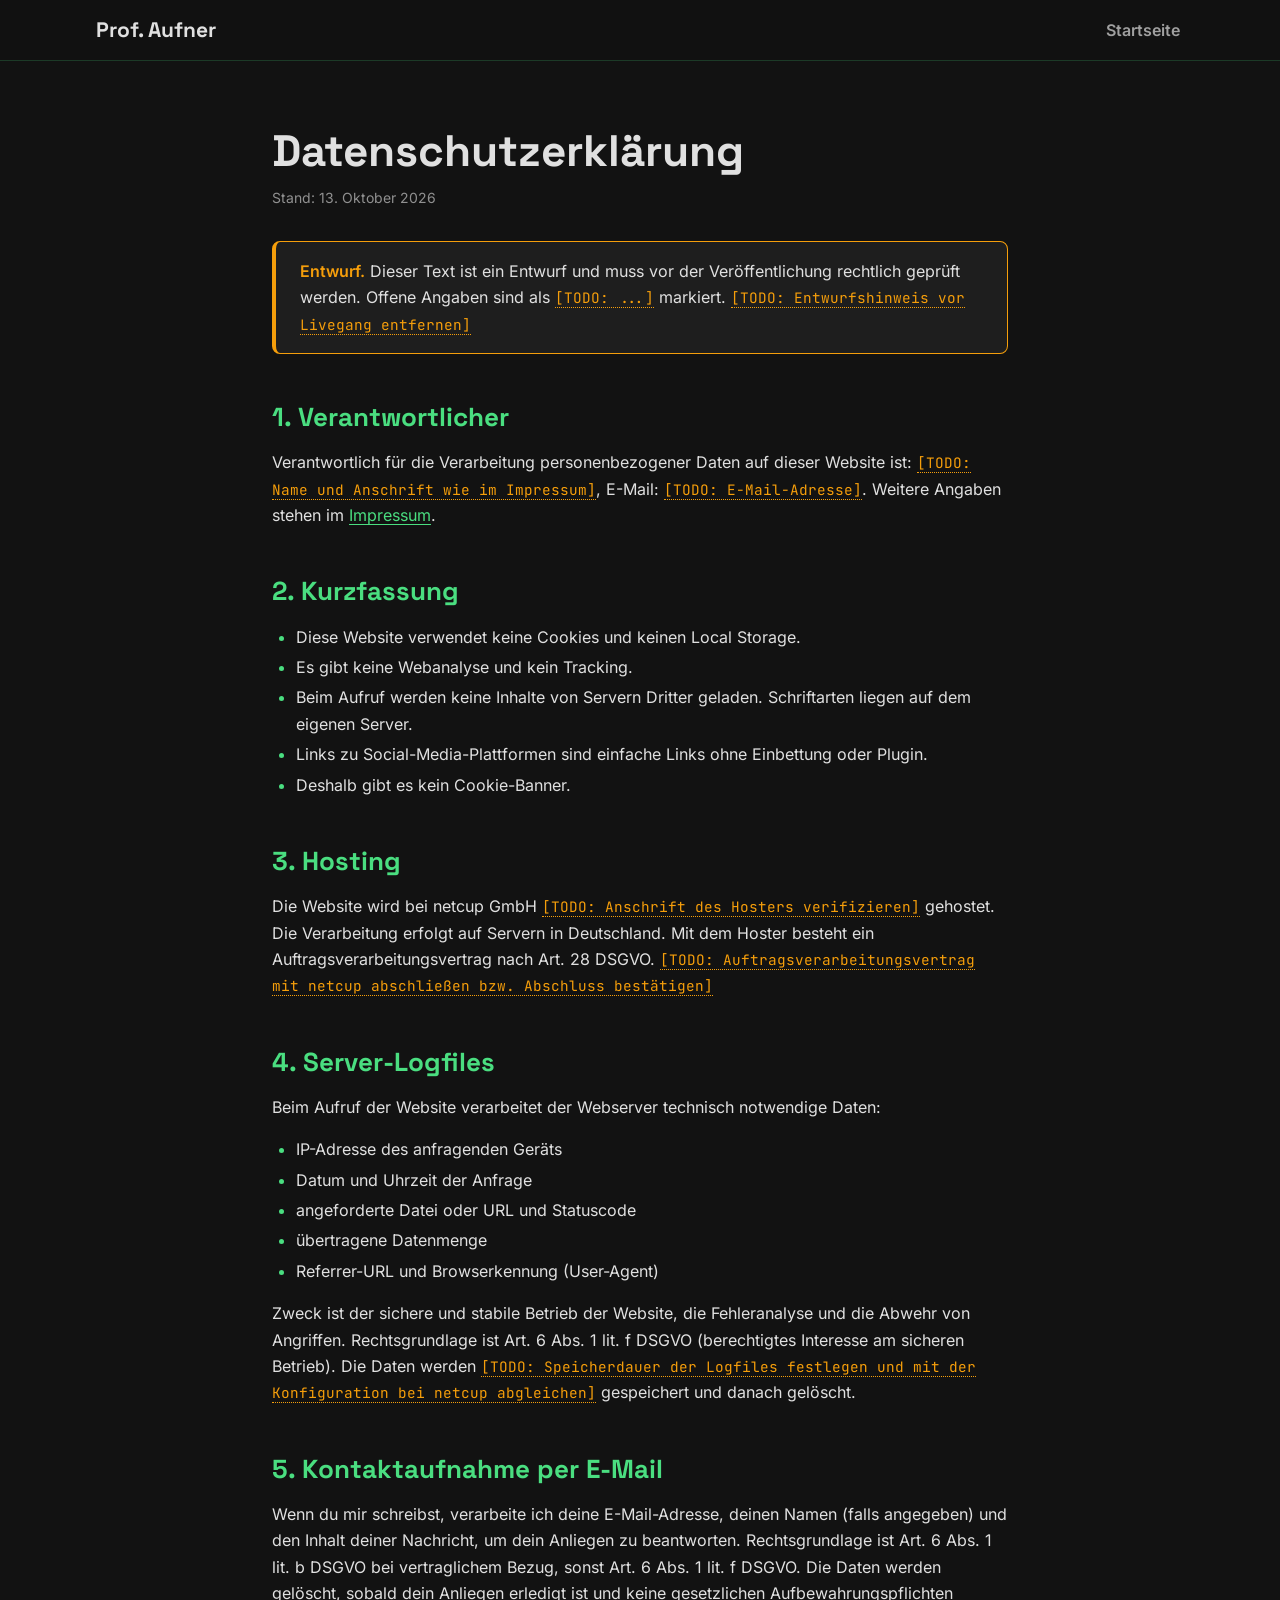
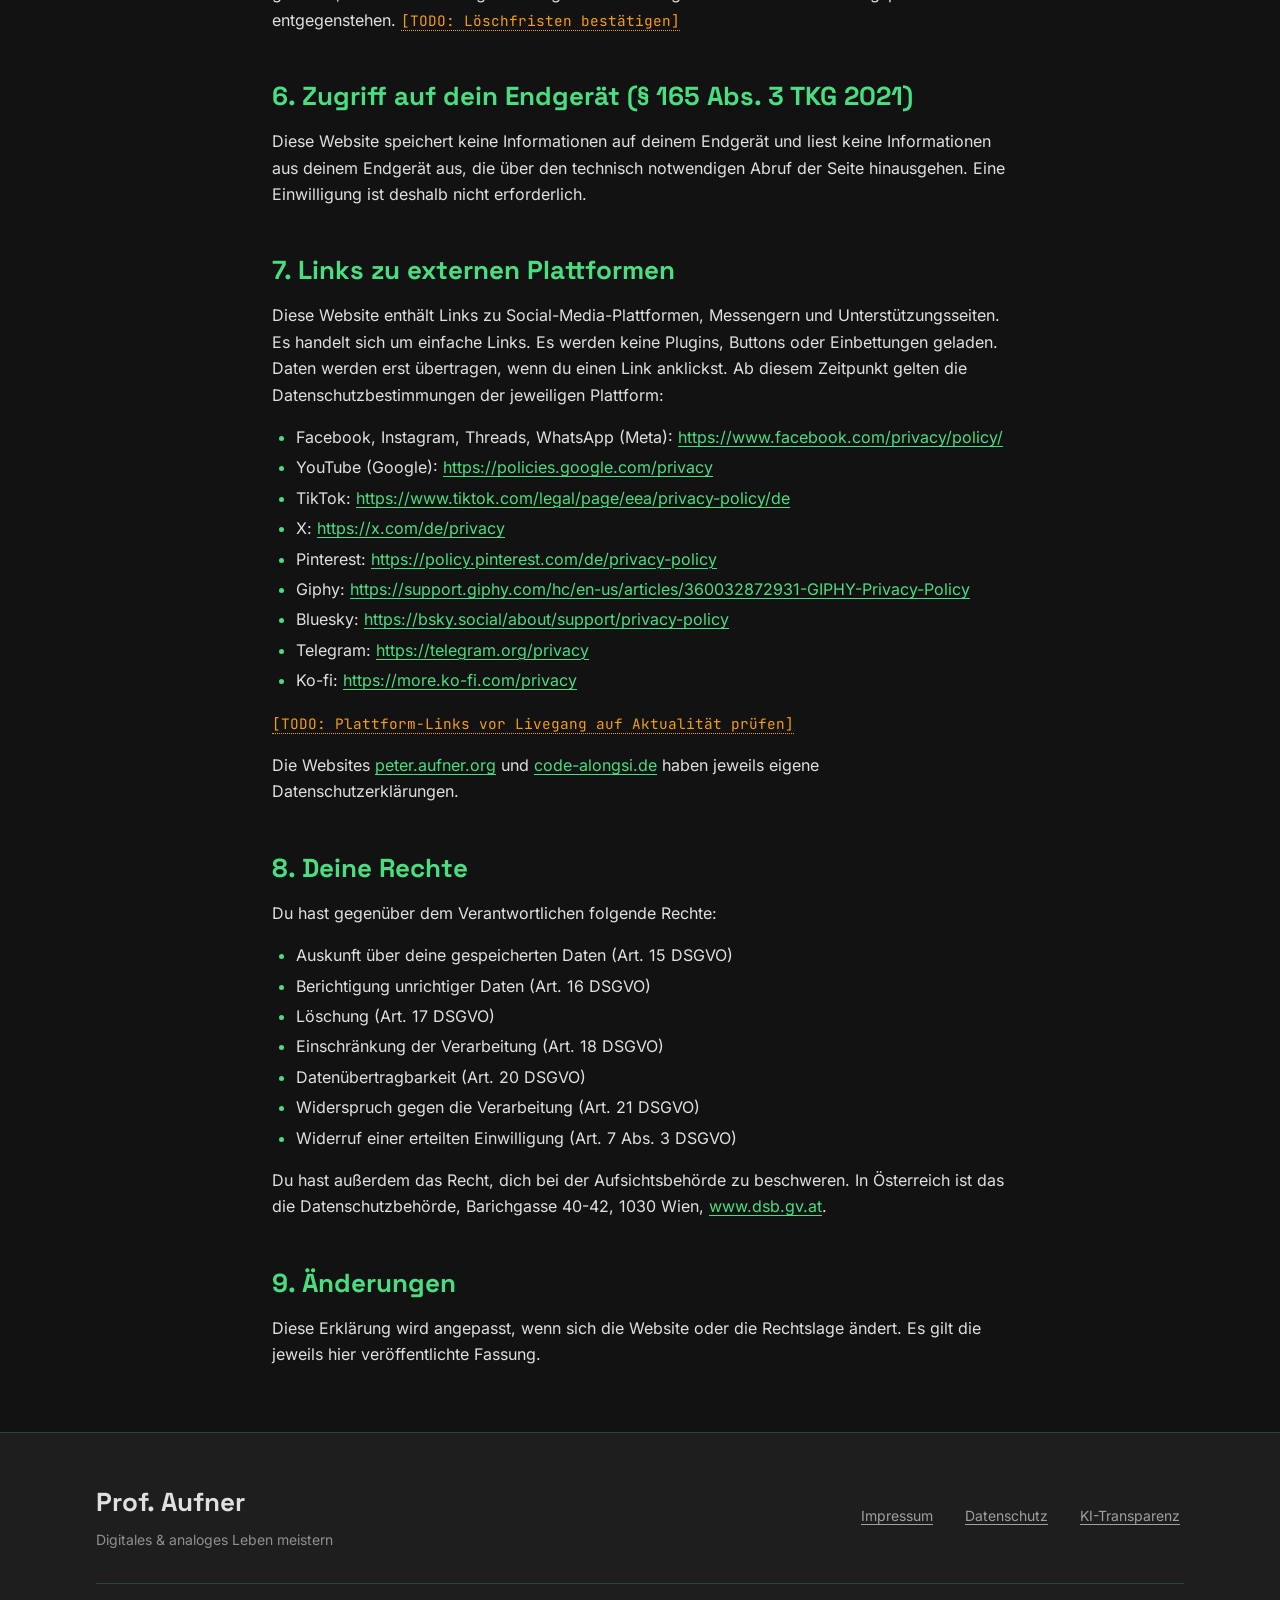
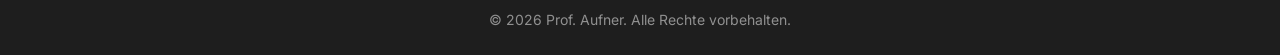
==== datenschutz/index.html @ 8adec69a "feat(legal): add Impressum, Datenschutz, KI-Transparenz and 404 page Drafts for AT/EU requirements (" ====
<!DOCTYPE html>
<html lang="de">

<head>
    <meta charset="utf-8">
    <meta http-equiv="Content-Security-Policy"
        content="default-src 'self'; base-uri 'self'; form-action 'self'; object-src 'none'">
    <meta name="viewport" content="width=device-width, initial-scale=1">
    <title>Datenschutzerklärung | Prof. Aufner</title>
    <meta name="description" content="Datenschutzerklärung für prof.aufner.org: keine Cookies, kein Tracking, keine Drittanfragen.">
    <meta name="referrer" content="strict-origin-when-cross-origin">
    <meta name="color-scheme" content="dark">
    <meta name="theme-color" content="#121212">
    <meta name="robots" content="index,follow">
    <link rel="canonical" href="https://prof.aufner.org/datenschutz/">
    <link rel="icon" href="/favicon.svg" type="image/svg+xml">
    <link rel="icon" href="/favicon-32.png" type="image/png" sizes="32x32">
    <link rel="apple-touch-icon" href="/apple-touch-icon.png">
    <link rel="preload" href="/fonts/inter-latin-400.woff2" as="font" type="font/woff2" crossorigin>
    <link rel="preload" href="/fonts/space-grotesk-latin-700.woff2" as="font" type="font/woff2" crossorigin>
    <link rel="stylesheet" href="/styles.css">
</head>

<body>
    <a href="#main-content" class="skip-link">Zum Hauptinhalt springen</a>

    <header class="site-header">
        <nav class="nav-container" aria-label="Hauptnavigation">
            <a href="/" class="logo"><span class="logo-text">Prof. Aufner</span></a>
            <ul class="nav-links">
                <li><a href="/">Startseite</a></li>
            </ul>
        </nav>
    </header>

    <main id="main-content" class="prose-page">
        <div class="container">
            <article class="prose">
                <h1>Datenschutzerklärung</h1>
                <p class="meta">Stand: 13. Oktober 2026</p>
                <p class="notice"><strong>Entwurf.</strong> Dieser Text ist ein Entwurf und muss vor der Veröffentlichung
                    rechtlich geprüft werden. Offene Angaben sind als <span class="todo">[TODO: ...]</span> markiert.
                    <span class="todo">[TODO: Entwurfshinweis vor Livegang entfernen]</span></p>

                <h2>1. Verantwortlicher</h2>
                <p>
                    Verantwortlich für die Verarbeitung personenbezogener Daten auf dieser Website ist:
                    <span class="todo">[TODO: Name und Anschrift wie im Impressum]</span>, E-Mail: <span class="todo">[TODO: E-Mail-Adresse]</span>.
                    Weitere Angaben stehen im <a href="/impressum/">Impressum</a>.
                </p>

                <h2>2. Kurzfassung</h2>
                <ul>
                    <li>Diese Website verwendet keine Cookies und keinen Local Storage.</li>
                    <li>Es gibt keine Webanalyse und kein Tracking.</li>
                    <li>Beim Aufruf werden keine Inhalte von Servern Dritter geladen. Schriftarten liegen auf dem
                        eigenen Server.</li>
                    <li>Links zu Social-Media-Plattformen sind einfache Links ohne Einbettung oder Plugin.</li>
                    <li>Deshalb gibt es kein Cookie-Banner.</li>
                </ul>

                <h2>3. Hosting</h2>
                <p>
                    Die Website wird bei netcup GmbH <span class="todo">[TODO: Anschrift des Hosters verifizieren]</span> gehostet. Die
                    Verarbeitung erfolgt auf Servern in Deutschland. Mit dem Hoster besteht ein
                    Auftragsverarbeitungsvertrag nach Art. 28 DSGVO.
                    <span class="todo">[TODO: Auftragsverarbeitungsvertrag mit netcup abschließen bzw. Abschluss bestätigen]</span>
                </p>

                <h2>4. Server-Logfiles</h2>
                <p>Beim Aufruf der Website verarbeitet der Webserver technisch notwendige Daten:</p>
                <ul>
                    <li>IP-Adresse des anfragenden Geräts</li>
                    <li>Datum und Uhrzeit der Anfrage</li>
                    <li>angeforderte Datei oder URL und Statuscode</li>
                    <li>übertragene Datenmenge</li>
                    <li>Referrer-URL und Browserkennung (User-Agent)</li>
                </ul>
                <p>
                    Zweck ist der sichere und stabile Betrieb der Website, die Fehleranalyse und die Abwehr von
                    Angriffen. Rechtsgrundlage ist Art. 6 Abs. 1 lit. f DSGVO (berechtigtes Interesse am sicheren
                    Betrieb). Die Daten werden <span class="todo">[TODO: Speicherdauer der Logfiles festlegen und mit der Konfiguration bei netcup abgleichen]</span>
                    gespeichert und danach gelöscht.
                </p>

                <h2>5. Kontaktaufnahme per E-Mail</h2>
                <p>
                    Wenn du mir schreibst, verarbeite ich deine E-Mail-Adresse, deinen Namen (falls angegeben) und den
                    Inhalt deiner Nachricht, um dein Anliegen zu beantworten. Rechtsgrundlage ist Art. 6 Abs. 1 lit. b
                    DSGVO bei vertraglichem Bezug, sonst Art. 6 Abs. 1 lit. f DSGVO. Die Daten werden gelöscht, sobald
                    dein Anliegen erledigt ist und keine gesetzlichen Aufbewahrungspflichten entgegenstehen.
                    <span class="todo">[TODO: Löschfristen bestätigen]</span>
                </p>

                <h2>6. Zugriff auf dein Endgerät (§ 165 Abs. 3 TKG 2021)</h2>
                <p>
                    Diese Website speichert keine Informationen auf deinem Endgerät und liest keine Informationen aus
                    deinem Endgerät aus, die über den technisch notwendigen Abruf der Seite hinausgehen.
                    Eine Einwilligung ist deshalb nicht erforderlich.
                </p>

                <h2>7. Links zu externen Plattformen</h2>
                <p>
                    Diese Website enthält Links zu Social-Media-Plattformen, Messengern und Unterstützungsseiten.
                    Es handelt sich um einfache Links. Es werden keine Plugins, Buttons oder Einbettungen geladen.
                    Daten werden erst übertragen, wenn du einen Link anklickst. Ab diesem Zeitpunkt gelten die
                    Datenschutzbestimmungen der jeweiligen Plattform:
                </p>
                <ul>
                    <li>Facebook, Instagram, Threads, WhatsApp (Meta): <a href="https://www.facebook.com/privacy/policy/" target="_blank" rel="noopener noreferrer">https://www.facebook.com/privacy/policy/</a></li>
                    <li>YouTube (Google): <a href="https://policies.google.com/privacy" target="_blank" rel="noopener noreferrer">https://policies.google.com/privacy</a></li>
                    <li>TikTok: <a href="https://www.tiktok.com/legal/page/eea/privacy-policy/de" target="_blank" rel="noopener noreferrer">https://www.tiktok.com/legal/page/eea/privacy-policy/de</a></li>
                    <li>X: <a href="https://x.com/de/privacy" target="_blank" rel="noopener noreferrer">https://x.com/de/privacy</a></li>
                    <li>Pinterest: <a href="https://policy.pinterest.com/de/privacy-policy" target="_blank" rel="noopener noreferrer">https://policy.pinterest.com/de/privacy-policy</a></li>
                    <li>Giphy: <a href="https://support.giphy.com/hc/en-us/articles/360032872931-GIPHY-Privacy-Policy" target="_blank" rel="noopener noreferrer">https://support.giphy.com/hc/en-us/articles/360032872931-GIPHY-Privacy-Policy</a></li>
                    <li>Bluesky: <a href="https://bsky.social/about/support/privacy-policy" target="_blank" rel="noopener noreferrer">https://bsky.social/about/support/privacy-policy</a></li>
                    <li>Telegram: <a href="https://telegram.org/privacy" target="_blank" rel="noopener noreferrer">https://telegram.org/privacy</a></li>
                    <li>Ko-fi: <a href="https://more.ko-fi.com/privacy" target="_blank" rel="noopener noreferrer">https://more.ko-fi.com/privacy</a></li>
                </ul>
                <p><span class="todo">[TODO: Plattform-Links vor Livegang auf Aktualität prüfen]</span></p>
                <p>
                    Die Websites <a href="https://peter.aufner.org" target="_blank" rel="noopener noreferrer">peter.aufner.org</a>
                    und <a href="https://code-alongsi.de" target="_blank" rel="noopener noreferrer">code-alongsi.de</a>
                    haben jeweils eigene Datenschutzerklärungen.
                </p>

                <h2>8. Deine Rechte</h2>
                <p>Du hast gegenüber dem Verantwortlichen folgende Rechte:</p>
                <ul>
                    <li>Auskunft über deine gespeicherten Daten (Art. 15 DSGVO)</li>
                    <li>Berichtigung unrichtiger Daten (Art. 16 DSGVO)</li>
                    <li>Löschung (Art. 17 DSGVO)</li>
                    <li>Einschränkung der Verarbeitung (Art. 18 DSGVO)</li>
                    <li>Datenübertragbarkeit (Art. 20 DSGVO)</li>
                    <li>Widerspruch gegen die Verarbeitung (Art. 21 DSGVO)</li>
                    <li>Widerruf einer erteilten Einwilligung (Art. 7 Abs. 3 DSGVO)</li>
                </ul>
                <p>
                    Du hast außerdem das Recht, dich bei der Aufsichtsbehörde zu beschweren. In Österreich ist das
                    die Datenschutzbehörde, Barichgasse 40-42, 1030 Wien,
                    <a href="https://www.dsb.gv.at" target="_blank" rel="noopener noreferrer">www.dsb.gv.at</a>.
                </p>

                <h2>9. Änderungen</h2>
                <p>
                    Diese Erklärung wird angepasst, wenn sich die Website oder die Rechtslage ändert.
                    Es gilt die jeweils hier veröffentlichte Fassung.
                </p>
            </article>
        </div>
    </main>

    <footer class="site-footer">
        <div class="container">
            <div class="footer-content">
                <div class="footer-brand">
                    <span class="logo-text">Prof. Aufner</span>
                    <p class="footer-tagline">Digitales &amp; analoges Leben meistern</p>
                </div>
                <nav class="footer-nav" aria-label="Rechtliches">
                    <a href="/impressum/">Impressum</a>
                    <a href="/datenschutz/" aria-current="page">Datenschutz</a>
                    <a href="/ki-transparenz/">KI-Transparenz</a>
                </nav>
            </div>
            <div class="footer-bottom">
                <p>&copy; 2026 Prof. Aufner. Alle Rechte vorbehalten.</p>
            </div>
        </div>
    </footer>
</body>

</html>
---- styles.css ----
/* ===================================
   Prof. Aufner - Styles
   Styleguide: Bioluminescent Night (dark only)
   Alle Farb-, Typo- und Abstandswerte stehen als Tokens in :root.
   =================================== */

/* ===================================
   Fonts (self-hosted, OFL, siehe /fonts)
   =================================== */

@font-face {
    font-family: 'Space Grotesk';
    font-style: normal;
    font-weight: 500;
    font-display: swap;
    src: url('/fonts/space-grotesk-latin-500.woff2') format('woff2');
    unicode-range: U+0000-00FF, U+0131, U+0152-0153, U+02BB-02BC, U+02C6, U+02DA, U+02DC, U+0304, U+0308, U+0329, U+2000-206F, U+20AC, U+2122, U+2191, U+2193, U+2212, U+2215, U+FEFF, U+FFFD;
}

@font-face {
    font-family: 'Space Grotesk';
    font-style: normal;
    font-weight: 500;
    font-display: swap;
    src: url('/fonts/space-grotesk-latin-ext-500.woff2') format('woff2');
    unicode-range: U+0100-02BA, U+02BD-02C5, U+02C7-02CC, U+02CE-02D7, U+02DD-02FF, U+0304, U+0308, U+0329, U+1D00-1DBF, U+1E00-1E9F, U+1EF2-1EFF, U+2020, U+20A0-20AB, U+20AD-20C0, U+2113, U+2C60-2C7F, U+A720-A7FF;
}

@font-face {
    font-family: 'Space Grotesk';
    font-style: normal;
    font-weight: 700;
    font-display: swap;
    src: url('/fonts/space-grotesk-latin-700.woff2') format('woff2');
    unicode-range: U+0000-00FF, U+0131, U+0152-0153, U+02BB-02BC, U+02C6, U+02DA, U+02DC, U+0304, U+0308, U+0329, U+2000-206F, U+20AC, U+2122, U+2191, U+2193, U+2212, U+2215, U+FEFF, U+FFFD;
}

@font-face {
    font-family: 'Space Grotesk';
    font-style: normal;
    font-weight: 700;
    font-display: swap;
    src: url('/fonts/space-grotesk-latin-ext-700.woff2') format('woff2');
    unicode-range: U+0100-02BA, U+02BD-02C5, U+02C7-02CC, U+02CE-02D7, U+02DD-02FF, U+0304, U+0308, U+0329, U+1D00-1DBF, U+1E00-1E9F, U+1EF2-1EFF, U+2020, U+20A0-20AB, U+20AD-20C0, U+2113, U+2C60-2C7F, U+A720-A7FF;
}

@font-face {
    font-family: 'Inter';
    font-style: normal;
    font-weight: 400;
    font-display: swap;
    src: url('/fonts/inter-latin-400.woff2') format('woff2');
    unicode-range: U+0000-00FF, U+0131, U+0152-0153, U+02BB-02BC, U+02C6, U+02DA, U+02DC, U+0304, U+0308, U+0329, U+2000-206F, U+20AC, U+2122, U+2191, U+2193, U+2212, U+2215, U+FEFF, U+FFFD;
}

@font-face {
    font-family: 'Inter';
    font-style: normal;
    font-weight: 400;
    font-display: swap;
    src: url('/fonts/inter-latin-ext-400.woff2') format('woff2');
    unicode-range: U+0100-02BA, U+02BD-02C5, U+02C7-02CC, U+02CE-02D7, U+02DD-02FF, U+0304, U+0308, U+0329, U+1D00-1DBF, U+1E00-1E9F, U+1EF2-1EFF, U+2020, U+20A0-20AB, U+20AD-20C0, U+2113, U+2C60-2C7F, U+A720-A7FF;
}

@font-face {
    font-family: 'Inter';
    font-style: normal;
    font-weight: 600;
    font-display: swap;
    src: url('/fonts/inter-latin-600.woff2') format('woff2');
    unicode-range: U+0000-00FF, U+0131, U+0152-0153, U+02BB-02BC, U+02C6, U+02DA, U+02DC, U+0304, U+0308, U+0329, U+2000-206F, U+20AC, U+2122, U+2191, U+2193, U+2212, U+2215, U+FEFF, U+FFFD;
}

@font-face {
    font-family: 'Inter';
    font-style: normal;
    font-weight: 600;
    font-display: swap;
    src: url('/fonts/inter-latin-ext-600.woff2') format('woff2');
    unicode-range: U+0100-02BA, U+02BD-02C5, U+02C7-02CC, U+02CE-02D7, U+02DD-02FF, U+0304, U+0308, U+0329, U+1D00-1DBF, U+1E00-1E9F, U+1EF2-1EFF, U+2020, U+20A0-20AB, U+20AD-20C0, U+2113, U+2C60-2C7F, U+A720-A7FF;
}

@font-face {
    font-family: 'JetBrains Mono';
    font-style: normal;
    font-weight: 400;
    font-display: swap;
    src: url('/fonts/jetbrains-mono-latin-400.woff2') format('woff2');
    unicode-range: U+0000-00FF, U+0131, U+0152-0153, U+02BB-02BC, U+02C6, U+02DA, U+02DC, U+0304, U+0308, U+0329, U+2000-206F, U+20AC, U+2122, U+2191, U+2193, U+2212, U+2215, U+FEFF, U+FFFD;
}

@font-face {
    font-family: 'JetBrains Mono';
    font-style: normal;
    font-weight: 400;
    font-display: swap;
    src: url('/fonts/jetbrains-mono-latin-ext-400.woff2') format('woff2');
    unicode-range: U+0100-02BA, U+02BD-02C5, U+02C7-02CC, U+02CE-02D7, U+02DD-02FF, U+0304, U+0308, U+0329, U+1D00-1DBF, U+1E00-1E9F, U+1EF2-1EFF, U+2020, U+20A0-20AB, U+20AD-20C0, U+2113, U+2C60-2C7F, U+A720-A7FF;
}

/* ===================================
   Design Tokens
   =================================== */

:root {
    color-scheme: dark;

    /* Farben: Bioluminescent Night */
    --color-bg: #121212;
    /* Void Charcoal */
    --color-surface: #1E1E1E;
    /* Deep Slate */
    --color-surface-raised: #252525;
    /* Hover-Flaechen */
    --color-text: #E0E0E0;
    /* Starlight Grey */
    --color-text-secondary: #A0A0A0;
    --color-text-muted: #909090;
    /* min. 5,2:1 auf Deep Slate */
    --color-accent: #4ADE80;
    /* Digital Fern: Links, CTAs, aktive Zustaende */
    --color-accent-soft: #A7F3D0;
    /* Cyber-Mint: Bildungs-Highlights */
    --color-alert: #F59E0B;
    /* Signal Amber: Hinweise, Platzhalter */
    --color-on-accent: var(--color-bg);

    /* Farbkanaele fuer Transparenzen */
    --bg-rgb: 18 18 18;
    --surface-rgb: 30 30 30;
    --accent-rgb: 74 222 128;
    --shadow-rgb: 0 0 0;

    /* Glassmorphism */
    --glass-bg: rgb(var(--surface-rgb) / 0.7);
    --glass-border: rgb(var(--accent-rgb) / 0.2);
    --glass-blur: 12px;
    --header-bg: rgb(var(--bg-rgb) / 0.88);

    /* Print (einzige helle Ausgabe) */
    --print-bg: #FFFFFF;
    --print-text: #000000;
    --print-surface: #F5F5F5;
    --print-border: #DDDDDD;

    /* Typografie */
    --font-heading: 'Space Grotesk', 'Segoe UI', system-ui, sans-serif;
    --font-body: 'Inter', system-ui, -apple-system, 'Segoe UI', sans-serif;
    --font-mono: 'JetBrains Mono', ui-monospace, 'Consolas', monospace;

    /* Fluide Schriftskala, mobile first */
    --text-sm: 0.875rem;
    --text-base: 1rem;
    --text-lg: clamp(1.0625rem, 1rem + 0.3vw, 1.1875rem);
    --text-xl: clamp(1.125rem, 1.05rem + 0.4vw, 1.3125rem);
    --text-2xl: clamp(1.25rem, 1.1rem + 0.75vw, 1.625rem);
    --text-3xl: clamp(1.5rem, 1.25rem + 1.2vw, 2.125rem);
    --text-4xl: clamp(1.875rem, 1.4rem + 2.2vw, 2.75rem);
    --text-5xl: clamp(2.25rem, 1.6rem + 3.2vw, 3.75rem);

    /* Abstaende */
    --space-xs: 0.25rem;
    --space-sm: 0.5rem;
    --space-md: 1rem;
    --space-lg: 1.5rem;
    --space-xl: 2rem;
    --space-2xl: 3rem;
    --space-3xl: 4rem;
    --space-4xl: 6rem;

    /* Radius */
    --radius-sm: 0.375rem;
    --radius-md: 0.5rem;
    --radius-lg: 0.75rem;
    --radius-full: 9999px;

    /* Bewegung */
    --transition-fast: 150ms ease;
    --transition-base: 250ms ease;

    /* Schatten */
    --shadow-md: 0 4px 6px rgb(var(--shadow-rgb) / 0.4);
    --shadow-lg: 0 10px 15px rgb(var(--shadow-rgb) / 0.5);
    --shadow-glow: 0 0 20px rgb(var(--accent-rgb) / 0.15);

    /* Fokus, mind. 3:1 gegen Bg und Surface (gemessen 10,75 und 9,57) */
    --focus-ring: 3px solid var(--color-accent);
    --focus-offset: 3px;

    /* Layout */
    --container-max: 72rem;
    --prose-max: 46rem;
    --container-padding: var(--space-md);
    --target-min: 2.75rem;
    /* 44 px */
}

@media (min-width: 48rem) {
    :root {
        --container-padding: var(--space-xl);
    }
}

/* Hoher Kontrast gewuenscht */
@media (prefers-contrast: more) {
    :root {
        --color-text-secondary: #C8C8C8;
        --color-text-muted: #B8B8B8;
        --glass-border: rgb(var(--accent-rgb) / 0.7);
        --glass-bg: var(--color-surface);
    }
}

/* ===================================
   Reset und Basis
   =================================== */

*,
*::before,
*::after {
    box-sizing: border-box;
    margin: 0;
    padding: 0;
}

html {
    -webkit-text-size-adjust: 100%;
    text-size-adjust: 100%;
    scroll-padding-top: var(--space-md);
}

@media (min-width: 48rem) and (min-height: 40rem) {
    html {
        scroll-padding-top: var(--space-4xl);
    }
}

@media (prefers-reduced-motion: no-preference) {
    html {
        scroll-behavior: smooth;
    }
}

body {
    font-family: var(--font-body);
    font-size: var(--text-base);
    line-height: 1.65;
    color: var(--color-text);
    background-color: var(--color-bg);
    min-height: 100vh;
    min-height: 100dvh;
    display: flex;
    flex-direction: column;
    -webkit-font-smoothing: antialiased;
    -moz-osx-font-smoothing: grayscale;
    overflow-wrap: break-word;
}

main {
    flex: 1 0 auto;
}

img,
svg {
    max-width: 100%;
    display: block;
}

img {
    height: auto;
}

ul,
ol {
    list-style: none;
}

a {
    color: var(--color-accent);
    text-decoration: underline;
    text-decoration-thickness: 1px;
    text-underline-offset: 0.2em;
    transition: color var(--transition-fast);
}

a:hover {
    color: var(--color-accent-soft);
    text-decoration-thickness: 2px;
}

:focus-visible {
    outline: var(--focus-ring);
    outline-offset: var(--focus-offset);
    border-radius: var(--radius-sm);
}

/* ===================================
   Barrierefreiheit
   =================================== */

.skip-link {
    position: absolute;
    top: var(--space-md);
    left: var(--space-md);
    z-index: 1000;
    padding: var(--space-sm) var(--space-md);
    background-color: var(--color-accent);
    color: var(--color-on-accent);
    font-weight: 600;
    border-radius: var(--radius-md);
    text-decoration: none;
    transform: translateY(-300%);
}

.skip-link:focus {
    transform: translateY(0);
    color: var(--color-on-accent);
}

.sr-only {
    position: absolute;
    width: 1px;
    height: 1px;
    padding: 0;
    margin: -1px;
    overflow: hidden;
    clip: rect(0, 0, 0, 0);
    white-space: nowrap;
    border: 0;
}

/* ===================================
   Typografie
   =================================== */

h1,
h2,
h3,
h4 {
    font-family: var(--font-heading);
    font-weight: 700;
    line-height: 1.2;
    color: var(--color-text);
}

h1 {
    font-size: var(--text-5xl);
}

h2 {
    font-size: var(--text-3xl);
}

h3 {
    font-size: var(--text-xl);
}

h4 {
    font-size: var(--text-lg);
}

p {
    margin-bottom: var(--space-md);
}

p:last-child {
    margin-bottom: 0;
}

code,
kbd {
    font-family: var(--font-mono);
    font-size: 0.9em;
}

/* ===================================
   Layout
   =================================== */

.container {
    width: 100%;
    max-width: var(--container-max);
    margin: 0 auto;
    padding: 0 var(--container-padding);
}

/* ===================================
   Glass Panel
   =================================== */

.glass-panel {
    background: var(--glass-bg);
    -webkit-backdrop-filter: blur(var(--glass-blur));
    backdrop-filter: blur(var(--glass-blur));
    border: 1px solid var(--glass-border);
    border-radius: var(--radius-lg);
    box-shadow: var(--shadow-md);
}

/* Solider Fallback ohne backdrop-filter */
@supports not ((backdrop-filter: blur(1px)) or (-webkit-backdrop-filter: blur(1px))) {

    .glass-panel {
        background: var(--color-surface);
    }

    .site-header {
        background: var(--color-bg);
    }
}

/* ===================================
   Buttons
   =================================== */

.btn {
    display: inline-flex;
    align-items: center;
    justify-content: center;
    gap: var(--space-sm);
    min-height: var(--target-min);
    min-width: var(--target-min);
    padding: var(--space-sm) var(--space-lg);
    font-family: var(--font-heading);
    font-size: var(--text-base);
    font-weight: 700;
    text-align: center;
    text-decoration: none;
    border: 2px solid transparent;
    border-radius: var(--radius-md);
    cursor: pointer;
    transition: background-color var(--transition-base), color var(--transition-base), box-shadow var(--transition-base);
}

.btn-primary {
    background-color: var(--color-accent);
    color: var(--color-on-accent);
    border-color: var(--color-accent);
}

.btn-primary:hover {
    background-color: var(--color-accent-soft);
    border-color: var(--color-accent-soft);
    color: var(--color-on-accent);
    box-shadow: var(--shadow-glow);
}

.btn-secondary {
    background-color: transparent;
    color: var(--color-accent);
    border-color: var(--color-accent);
}

.btn-secondary:hover {
    background-color: var(--color-accent);
    color: var(--color-on-accent);
}

/* ===================================
   Header und Navigation
   =================================== */

.site-header {
    z-index: 100;
    background: var(--header-bg);
    -webkit-backdrop-filter: blur(var(--glass-blur));
    backdrop-filter: blur(var(--glass-blur));
    border-bottom: 1px solid var(--glass-border);
}

@media (min-width: 48rem) and (min-height: 40rem) {
    .site-header {
        position: sticky;
        top: 0;
    }
}

.nav-container {
    display: flex;
    flex-wrap: wrap;
    align-items: center;
    justify-content: space-between;
    gap: var(--space-xs) var(--space-lg);
    max-width: var(--container-max);
    margin: 0 auto;
    padding: var(--space-sm) var(--container-padding);
}

.logo {
    display: inline-flex;
    align-items: center;
    min-height: var(--target-min);
    text-decoration: none;
}

.logo-text {
    font-family: var(--font-heading);
    font-size: var(--text-xl);
    font-weight: 700;
    color: var(--color-text);
    transition: color var(--transition-fast);
}

.logo:hover .logo-text {
    color: var(--color-accent);
}

.nav-links {
    display: flex;
    flex-wrap: wrap;
    gap: 0 var(--space-md);
}

.nav-links a {
    display: inline-flex;
    align-items: center;
    min-height: var(--target-min);
    padding: 0 var(--space-xs);
    color: var(--color-text-secondary);
    font-weight: 600;
    text-decoration: none;
}

.nav-links a:hover,
.nav-links a[aria-current] {
    color: var(--color-accent);
    text-decoration: underline;
    text-decoration-thickness: 2px;
    text-underline-offset: 0.35em;
}

/* ===================================
   Hero
   =================================== */

.hero-banner {
    position: relative;
    width: 100%;
    max-width: 96rem;
    margin: 0 auto;
}

.hero-banner::after {
    content: '';
    position: absolute;
    inset: 55% 0 0;
    background: linear-gradient(180deg, transparent, var(--color-bg));
    pointer-events: none;
}

.banner-image {
    width: 100%;
    height: auto;
}

.hero-content {
    position: relative;
    z-index: 1;
    max-width: var(--container-max);
    margin: calc(-1 * var(--space-2xl)) auto 0;
    padding: 0 var(--container-padding) var(--space-3xl);
    text-align: center;
}

.hero-title {
    font-size: var(--text-5xl);
    color: var(--color-accent);
    margin-bottom: var(--space-sm);
}

.hero-claim {
    font-family: var(--font-heading);
    font-size: var(--text-2xl);
    font-weight: 500;
    color: var(--color-accent-soft);
    margin-bottom: var(--space-lg);
}

.hero-lead {
    font-size: var(--text-lg);
    max-width: 42rem;
    margin: 0 auto var(--space-xl);
    color: var(--color-text-secondary);
}

.hero-cta {
    display: flex;
    flex-wrap: wrap;
    gap: var(--space-md);
    justify-content: center;
}

/* ===================================
   Sektionen
   =================================== */

.section {
    padding: var(--space-3xl) 0;
}

.section-alt {
    background-color: var(--color-surface);
}

.section-title {
    text-align: center;
    margin-bottom: var(--space-md);
}

.section-title::after {
    content: '';
    display: block;
    width: 3.75rem;
    height: 3px;
    background: linear-gradient(90deg, var(--color-accent), var(--color-accent-soft));
    margin: var(--space-md) auto 0;
    border-radius: var(--radius-full);
}

.section-subtitle {
    text-align: center;
    color: var(--color-text-secondary);
    max-width: 38rem;
    margin: 0 auto var(--space-2xl);
}

/* Titel-Erklaerung */
.title-note {
    max-width: var(--prose-max);
    margin: 0 auto;
    padding: var(--space-xl);
    border-inline-start: 4px solid var(--color-accent-soft);
}

.title-note h2 {
    font-size: var(--text-2xl);
    margin-bottom: var(--space-md);
}

/* Platzhalter fuer offene Angaben */
.todo {
    color: var(--color-alert);
    font-family: var(--font-mono);
    font-size: 0.9em;
    border-bottom: 1px dotted var(--color-alert);
}

/* ===================================
   Ueber mich
   =================================== */

.about-grid {
    display: grid;
    gap: var(--space-lg);
}

@media (min-width: 48rem) {
    .about-grid {
        grid-template-columns: repeat(2, 1fr);
    }

    .about-grid>*:last-child {
        grid-column: span 2;
    }
}

@media (min-width: 64rem) {
    .about-grid {
        grid-template-columns: repeat(3, 1fr);
    }

    .about-grid>*:last-child {
        grid-column: auto;
    }
}

.about-card {
    padding: var(--space-xl);
}

.about-card h3 {
    margin-bottom: var(--space-md);
    color: var(--color-accent);
}

.about-card p,
.about-card li {
    color: var(--color-text-secondary);
}

.about-card strong {
    color: var(--color-text);
    font-weight: 600;
}

.check-list {
    display: grid;
    gap: var(--space-sm);
    margin-top: var(--space-md);
}

.check-list li {
    position: relative;
    padding-left: var(--space-lg);
}

.check-list li::before {
    content: '';
    position: absolute;
    left: 0;
    top: 0.7em;
    width: 0.75rem;
    height: 2px;
    background: var(--color-accent);
}

/* ===================================
   Link-Karten (Social, Community, Websites, Support)
   =================================== */

.link-grid {
    display: grid;
    grid-template-columns: repeat(auto-fit, minmax(min(100%, 12.5rem), 1fr));
    gap: var(--space-lg);
    max-width: 48rem;
    margin: 0 auto;
}

.link-grid-wide {
    grid-template-columns: repeat(auto-fit, minmax(min(100%, 17.5rem), 1fr));
    max-width: 56rem;
}

.link-card {
    display: flex;
    flex-direction: column;
    align-items: center;
    height: 100%;
    min-height: 10rem;
    padding: var(--space-xl);
    text-align: center;
    text-decoration: none;
    transition: transform var(--transition-base), box-shadow var(--transition-base), border-color var(--transition-base);
}

.link-card:hover {
    transform: translateY(-4px);
    box-shadow: var(--shadow-lg), var(--shadow-glow);
    border-color: var(--color-accent);
}

.link-icon {
    width: 3rem;
    height: 3rem;
    fill: var(--color-accent);
    margin-bottom: var(--space-md);
}

.link-name {
    font-family: var(--font-heading);
    font-size: var(--text-lg);
    font-weight: 700;
    color: var(--color-text);
    margin-bottom: var(--space-xs);
}

.link-handle {
    font-size: var(--text-sm);
    color: var(--color-text-muted);
}

.support-box {
    max-width: 38rem;
    margin: 0 auto;
    padding: var(--space-xl);
    text-align: center;
}

.support-box p {
    color: var(--color-text-secondary);
    margin-bottom: var(--space-lg);
}

/* ===================================
   Fliesstext-Seiten (Impressum, Datenschutz, KI)
   =================================== */

.prose-page {
    padding: var(--space-3xl) 0;
}

.prose {
    max-width: var(--prose-max);
    margin: 0 auto;
}

.prose h1 {
    font-size: var(--text-4xl);
    margin-bottom: var(--space-sm);
}

.prose h2 {
    font-size: var(--text-2xl);
    margin: var(--space-2xl) 0 var(--space-md);
    color: var(--color-accent);
}

.prose h3 {
    font-size: var(--text-lg);
    margin: var(--space-lg) 0 var(--space-sm);
}

.prose ul {
    margin: 0 0 var(--space-md);
    padding-left: var(--space-lg);
    list-style: disc;
}

.prose li {
    margin-bottom: var(--space-xs);
}

.prose li::marker {
    color: var(--color-accent);
}

.prose dl {
    display: grid;
    grid-template-columns: minmax(0, 1fr);
    gap: var(--space-xs) var(--space-lg);
    margin-bottom: var(--space-md);
}

.prose dt {
    font-weight: 600;
    color: var(--color-text);
}

.prose dd {
    color: var(--color-text-secondary);
    margin-bottom: var(--space-sm);
}

@media (min-width: 40rem) {
    .prose dl {
        grid-template-columns: minmax(10rem, 14rem) minmax(0, 1fr);
    }

    .prose dd {
        margin-bottom: 0;
    }
}

.prose .meta {
    color: var(--color-text-muted);
    font-size: var(--text-sm);
    margin-bottom: var(--space-xl);
}

.notice {
    padding: var(--space-md) var(--space-lg);
    margin: var(--space-lg) 0;
    border: 1px solid var(--color-alert);
    border-inline-start-width: 4px;
    border-radius: var(--radius-md);
    background: var(--color-surface);
}

.notice strong {
    color: var(--color-alert);
}

/* ===================================
   Footer
   =================================== */

.site-footer {
    background-color: var(--color-surface);
    border-top: 1px solid var(--glass-border);
    padding: var(--space-2xl) 0 var(--space-lg);
}

.footer-content {
    display: flex;
    flex-direction: column;
    align-items: center;
    gap: var(--space-lg);
    margin-bottom: var(--space-xl);
}

.footer-brand {
    text-align: center;
}

.footer-brand .logo-text {
    font-size: var(--text-2xl);
}

.footer-tagline {
    color: var(--color-text-muted);
    font-size: var(--text-sm);
    margin-top: var(--space-xs);
}

.footer-nav {
    display: flex;
    flex-wrap: wrap;
    justify-content: center;
    gap: 0 var(--space-lg);
}

.footer-nav a {
    display: inline-flex;
    align-items: center;
    min-height: var(--target-min);
    padding: 0 var(--space-xs);
    color: var(--color-text-secondary);
    font-size: var(--text-sm);
}

.footer-nav a:hover {
    color: var(--color-accent);
}

.footer-bottom {
    text-align: center;
    padding-top: var(--space-lg);
    border-top: 1px solid var(--glass-border);
}

.footer-bottom p {
    font-size: var(--text-sm);
    color: var(--color-text-muted);
}

@media (min-width: 48rem) {
    .footer-content {
        flex-direction: row;
        justify-content: space-between;
    }

    .footer-brand {
        text-align: left;
    }
}

/* ===================================
   Einblend-Animation (CSS only, Inhalt ist immer sichtbar)
   =================================== */

@keyframes fade-up {
    from {
        opacity: 0;
        transform: translateY(1rem);
    }

    to {
        opacity: 1;
        transform: translateY(0);
    }
}

.about-card,
.link-card {
    animation: fade-up 0.5s ease-out both;
}

/* ===================================
   Reduzierte Bewegung
   =================================== */

@media (prefers-reduced-motion: reduce) {

    *,
    *::before,
    *::after {
        animation: none !important;
        transition: none !important;
        scroll-behavior: auto !important;
    }

    .link-card:hover {
        transform: none;
    }
}

/* ===================================
   Print
   =================================== */

@media print {

    .site-header,
    .hero-cta,
    .skip-link,
    #connect,
    #community,
    #websites,
    #support {
        display: none;
    }

    body {
        background: var(--print-bg);
        color: var(--print-text);
    }

    h1,
    h2,
    h3,
    .hero-title,
    .hero-claim,
    .logo-text,
    .footer-tagline,
    .footer-bottom p,
    .about-card p,
    .about-card li,
    .about-card h3,
    .about-card strong,
    .prose h2,
    .prose dt,
    .prose dd,
    .prose .meta {
        color: var(--print-text);
    }

    .glass-panel,
    .site-footer,
    .section-alt,
    .notice {
        background: var(--print-surface);
        border-color: var(--print-border);
        box-shadow: none;
    }

    a {
        color: var(--print-text);
    }
}
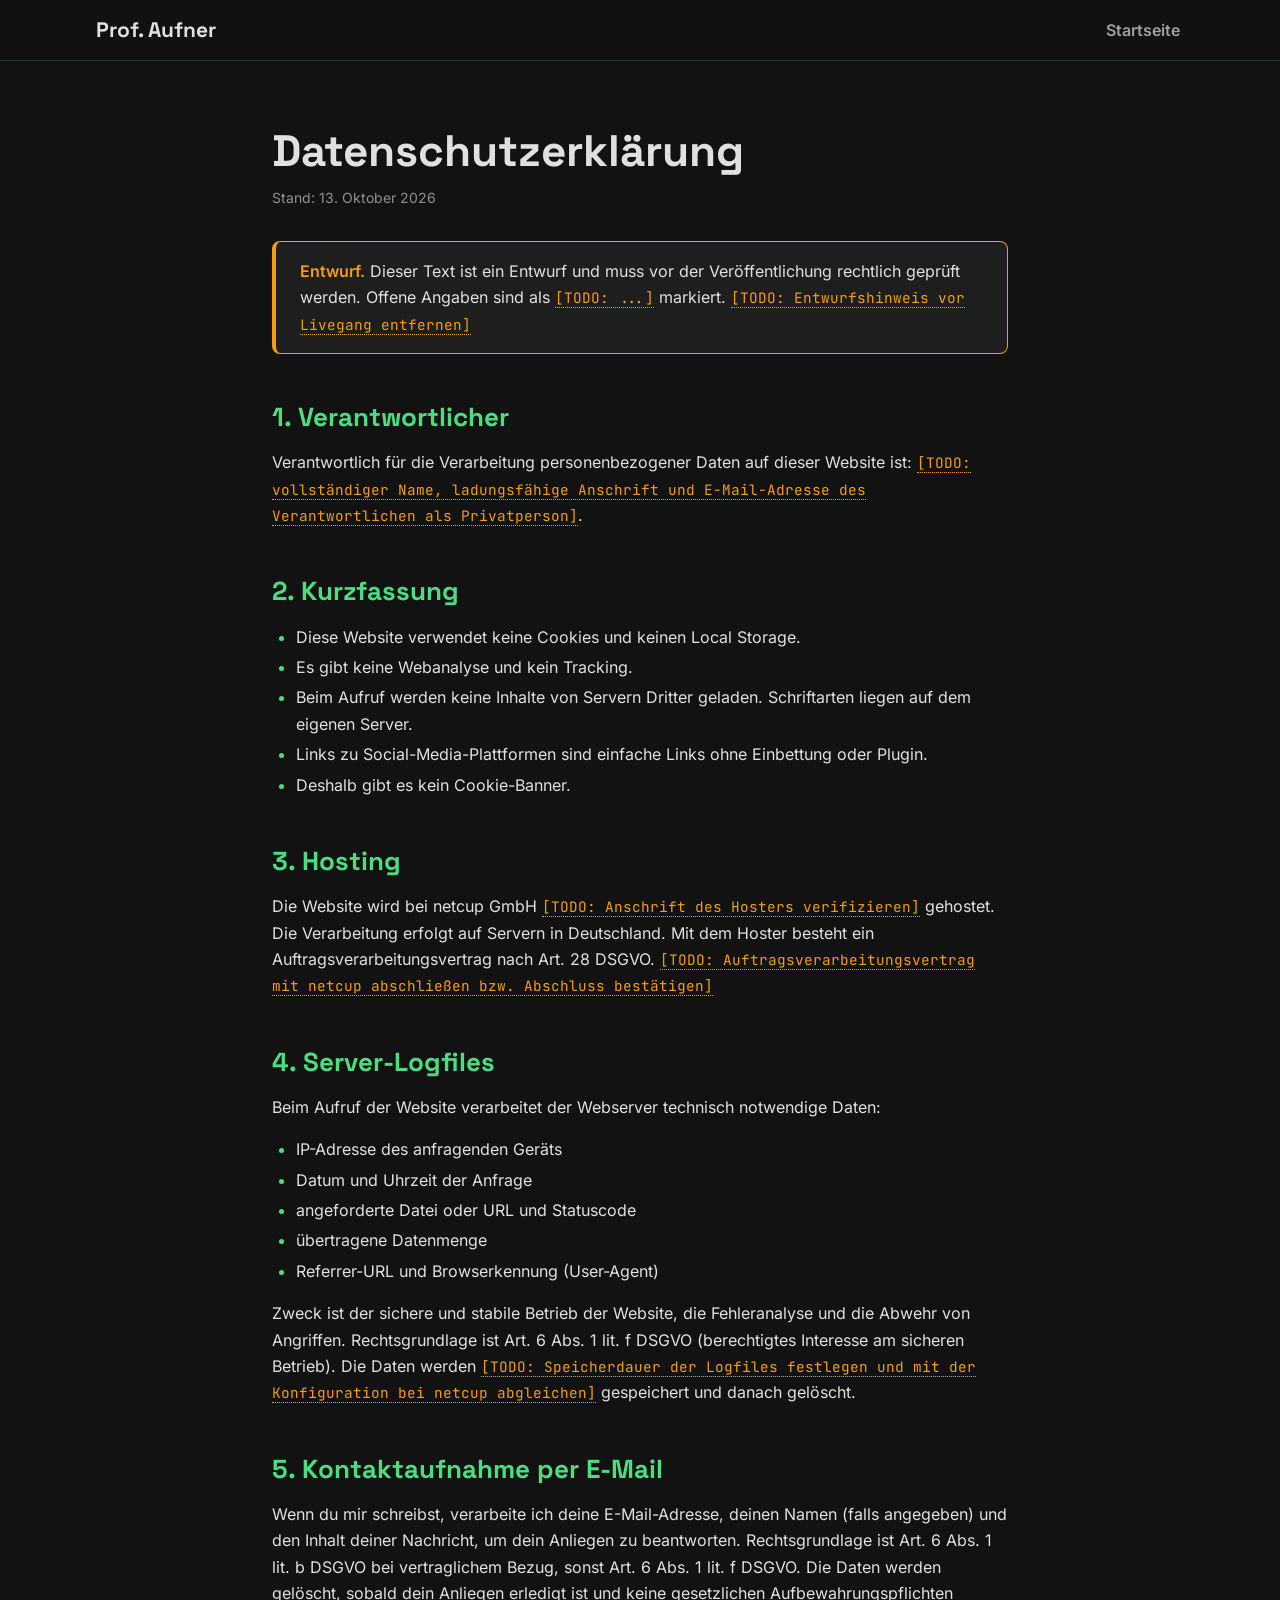
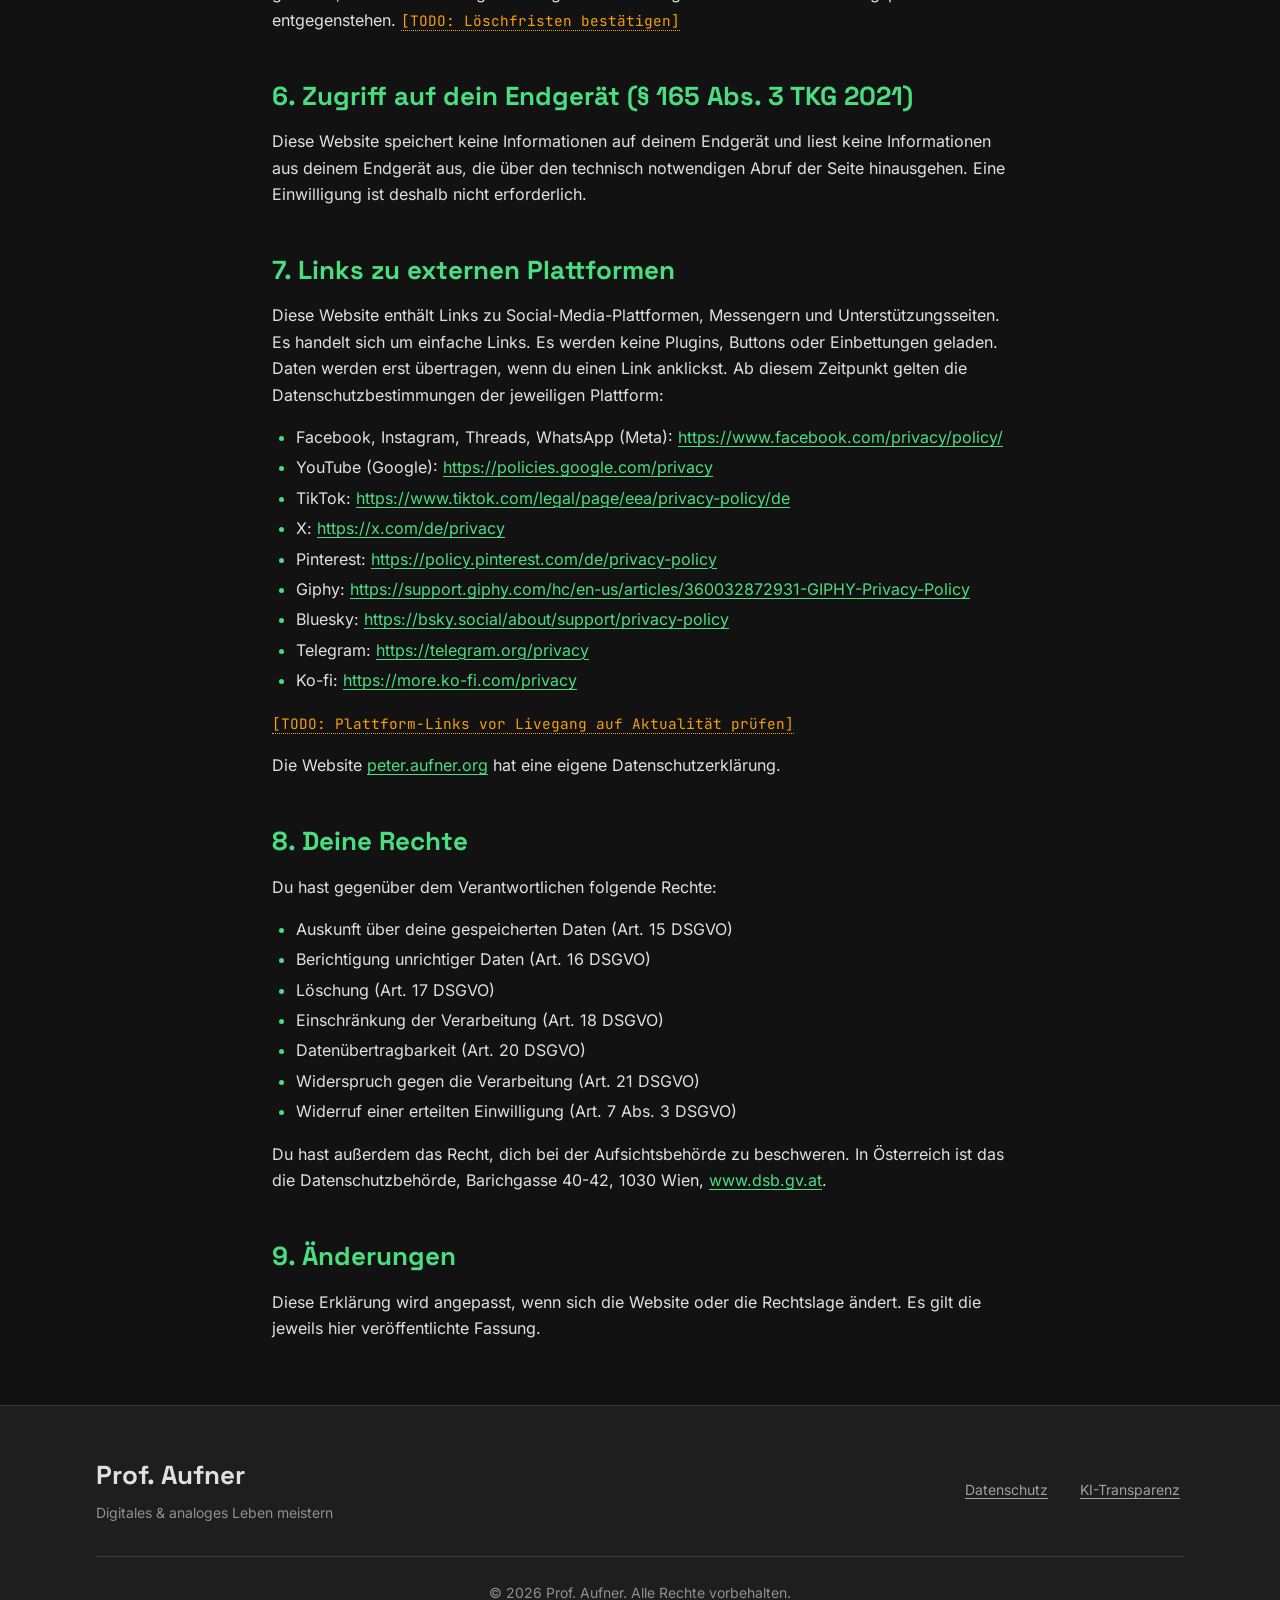
==== commit e8ef049b: "Merge branch 'fix/remove-impressum' Co-Authored-By: Claude Sonnet 5.5 <noreply@anthropic.com>" ====
--- a/datenschutz/index.html
+++ b/datenschutz/index.html
@@ -45,8 +45,7 @@
                 <h2>1. Verantwortlicher</h2>
                 <p>
                     Verantwortlich für die Verarbeitung personenbezogener Daten auf dieser Website ist:
-                    <span class="todo">[TODO: Name und Anschrift wie im Impressum]</span>, E-Mail: <span class="todo">[TODO: E-Mail-Adresse]</span>.
-                    Weitere Angaben stehen im <a href="/impressum/">Impressum</a>.
+                    <span class="todo">[TODO: vollständiger Name, ladungsfähige Anschrift und E-Mail-Adresse des Verantwortlichen als Privatperson]</span>.
                 </p>
 
                 <h2>2. Kurzfassung</h2>
@@ -119,9 +118,8 @@
                 </ul>
                 <p><span class="todo">[TODO: Plattform-Links vor Livegang auf Aktualität prüfen]</span></p>
                 <p>
-                    Die Websites <a href="https://peter.aufner.org" target="_blank" rel="noopener noreferrer">peter.aufner.org</a>
-                    und <a href="https://code-alongsi.de" target="_blank" rel="noopener noreferrer">code-alongsi.de</a>
-                    haben jeweils eigene Datenschutzerklärungen.
+                    Die Website <a href="https://peter.aufner.org" target="_blank" rel="noopener noreferrer">peter.aufner.org</a>
+                    hat eine eigene Datenschutzerklärung.
                 </p>
 
                 <h2>8. Deine Rechte</h2>
@@ -158,7 +156,6 @@
                     <p class="footer-tagline">Digitales &amp; analoges Leben meistern</p>
                 </div>
                 <nav class="footer-nav" aria-label="Rechtliches">
-                    <a href="/impressum/">Impressum</a>
                     <a href="/datenschutz/" aria-current="page">Datenschutz</a>
                     <a href="/ki-transparenz/">KI-Transparenz</a>
                 </nav>
--- a/styles.css
+++ b/styles.css
@@ -303,6 +303,9 @@
     top: var(--space-md);
     left: var(--space-md);
     z-index: 1000;
+    display: inline-flex;
+    align-items: center;
+    min-height: var(--target-min);
     padding: var(--space-sm) var(--space-md);
     background-color: var(--color-accent);
     color: var(--color-on-accent);
@@ -557,8 +560,8 @@
     position: relative;
     z-index: 1;
     max-width: var(--container-max);
-    margin: calc(-1 * var(--space-2xl)) auto 0;
-    padding: 0 var(--container-padding) var(--space-3xl);
+    margin: 0 auto;
+    padding: var(--space-lg) var(--container-padding) var(--space-3xl);
     text-align: center;
 }
 
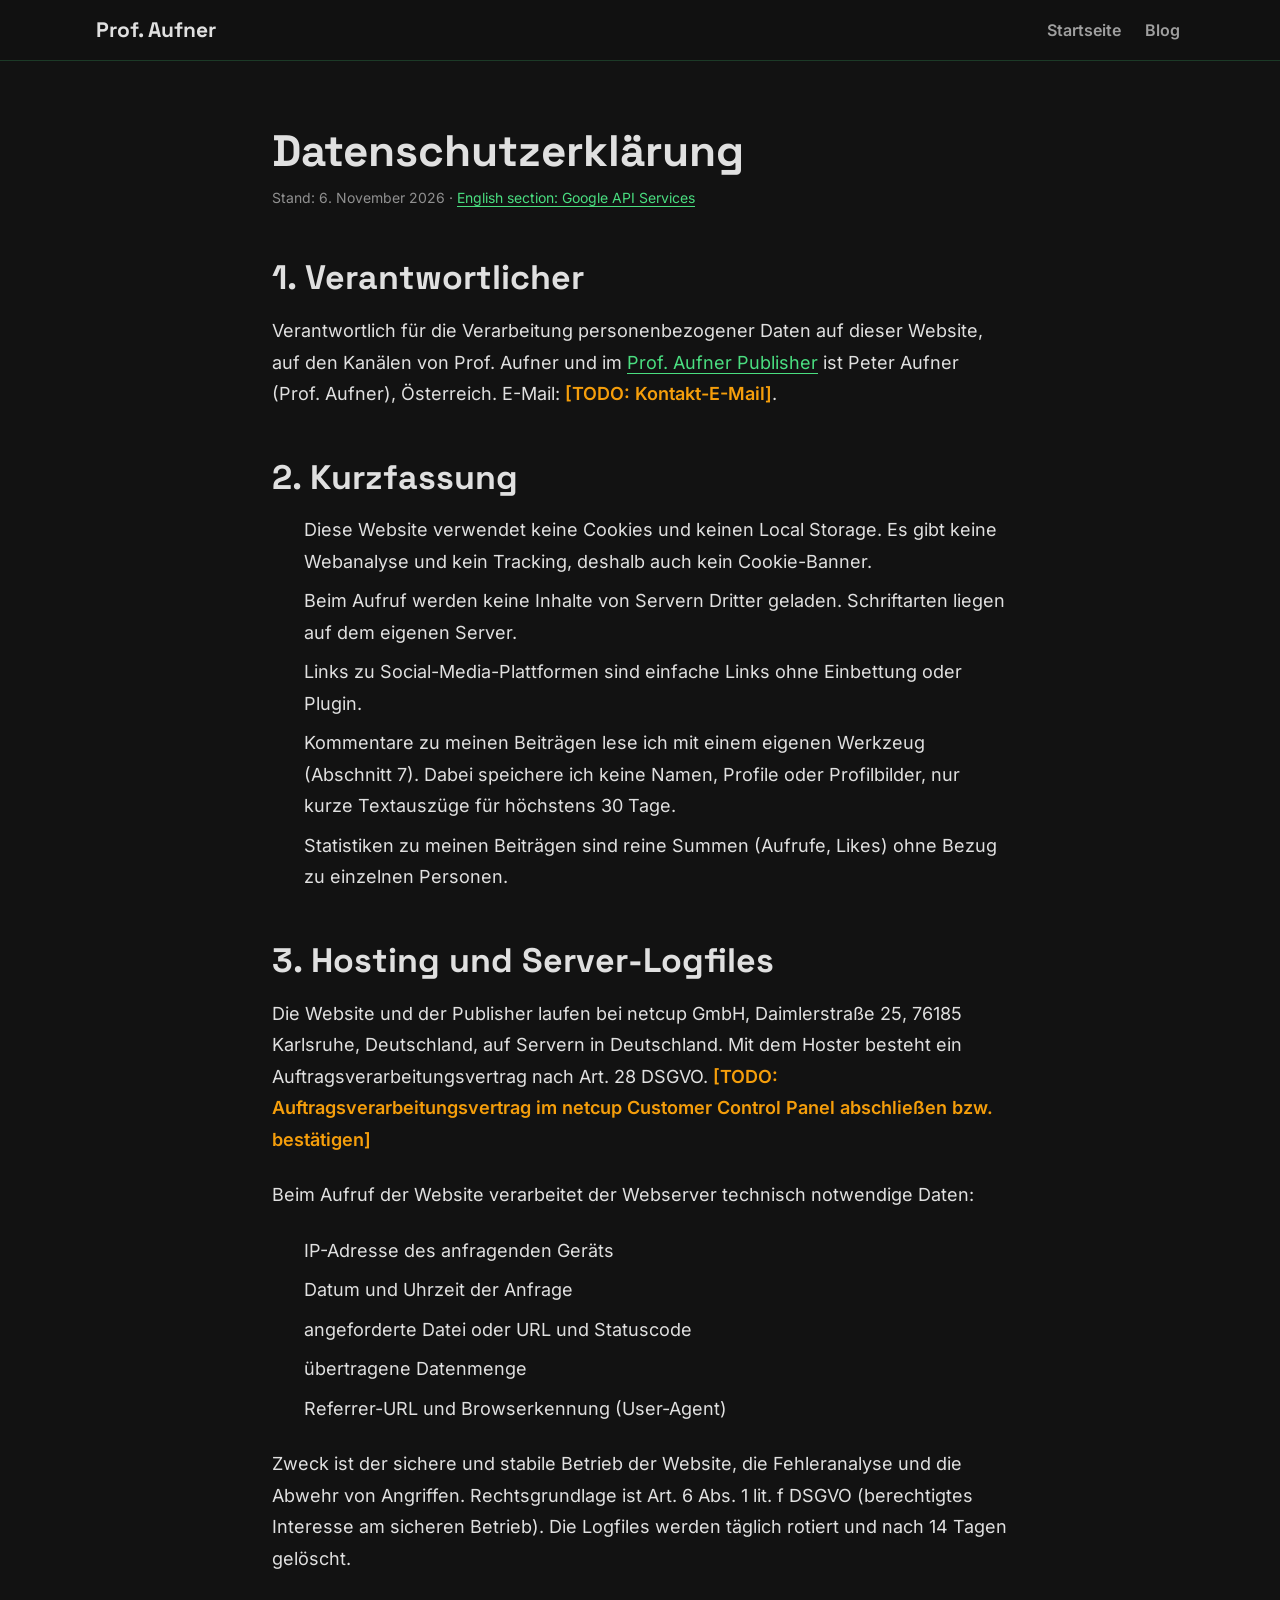
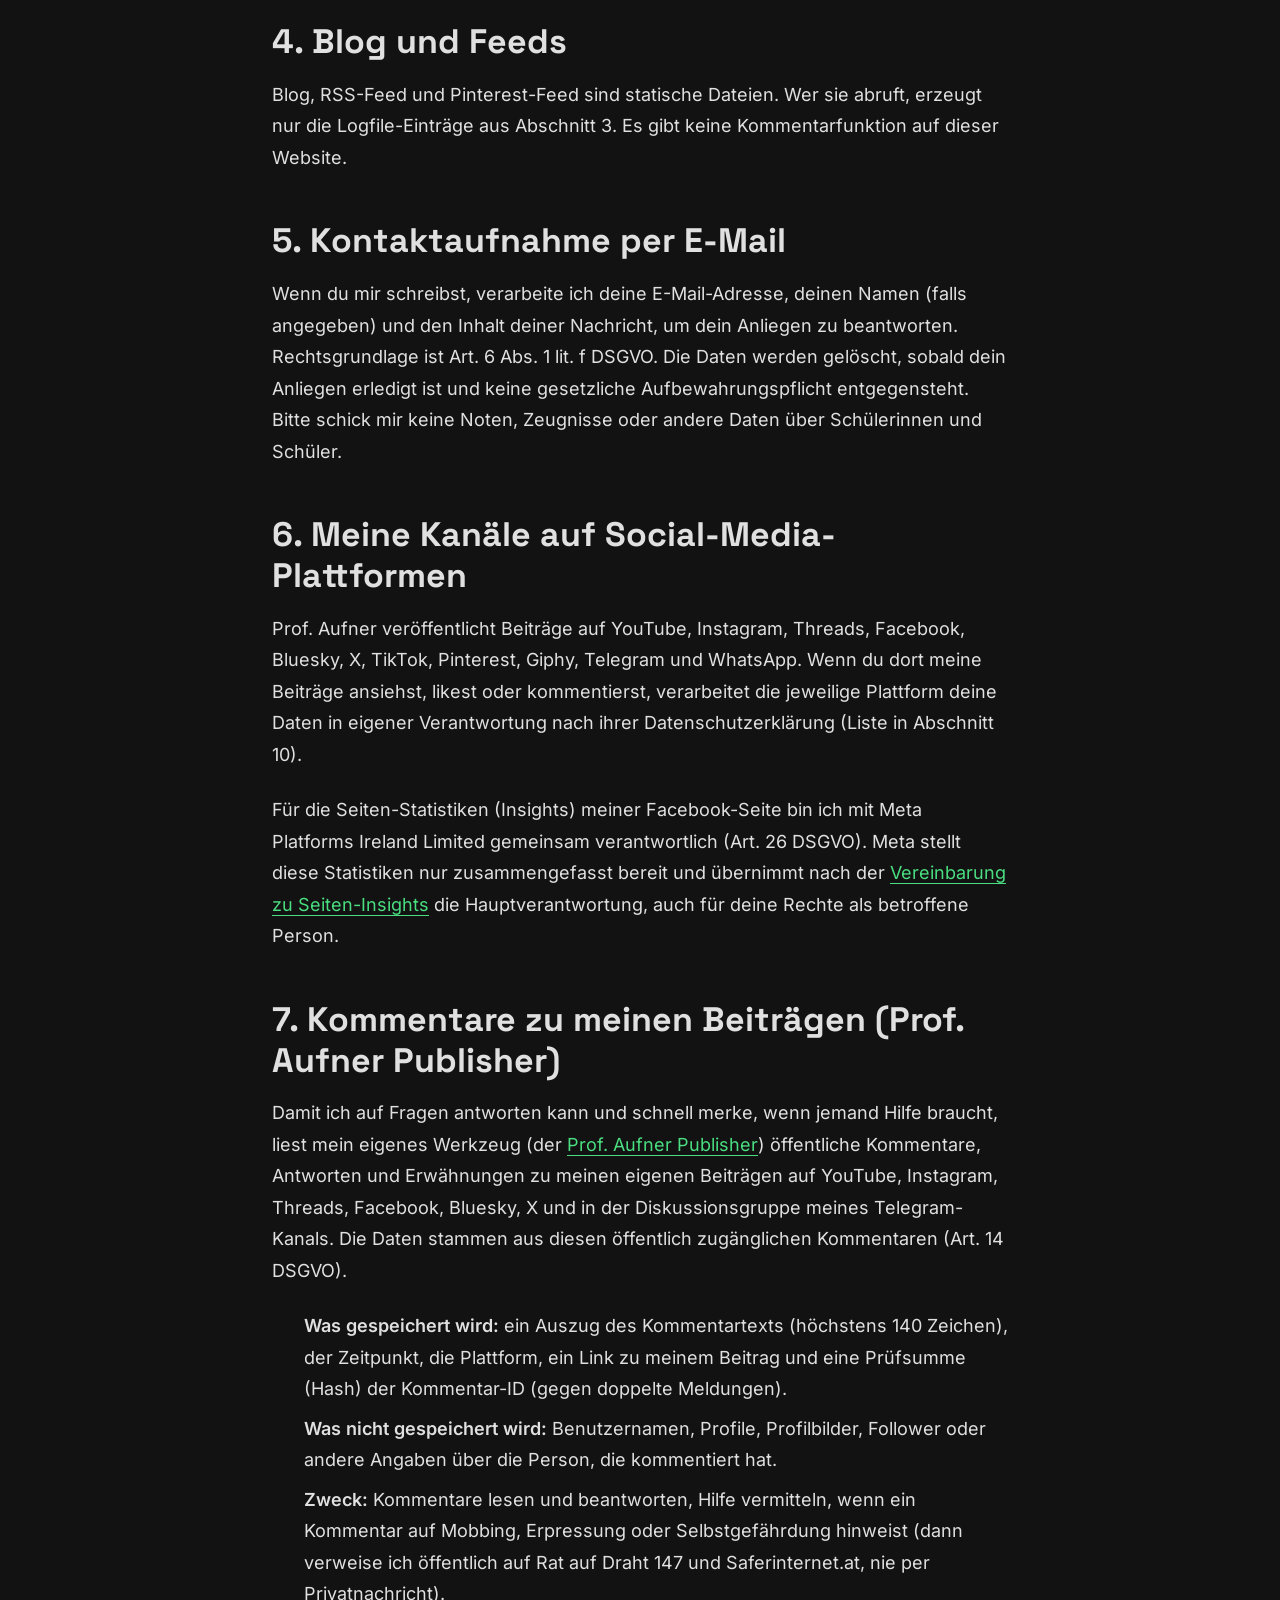
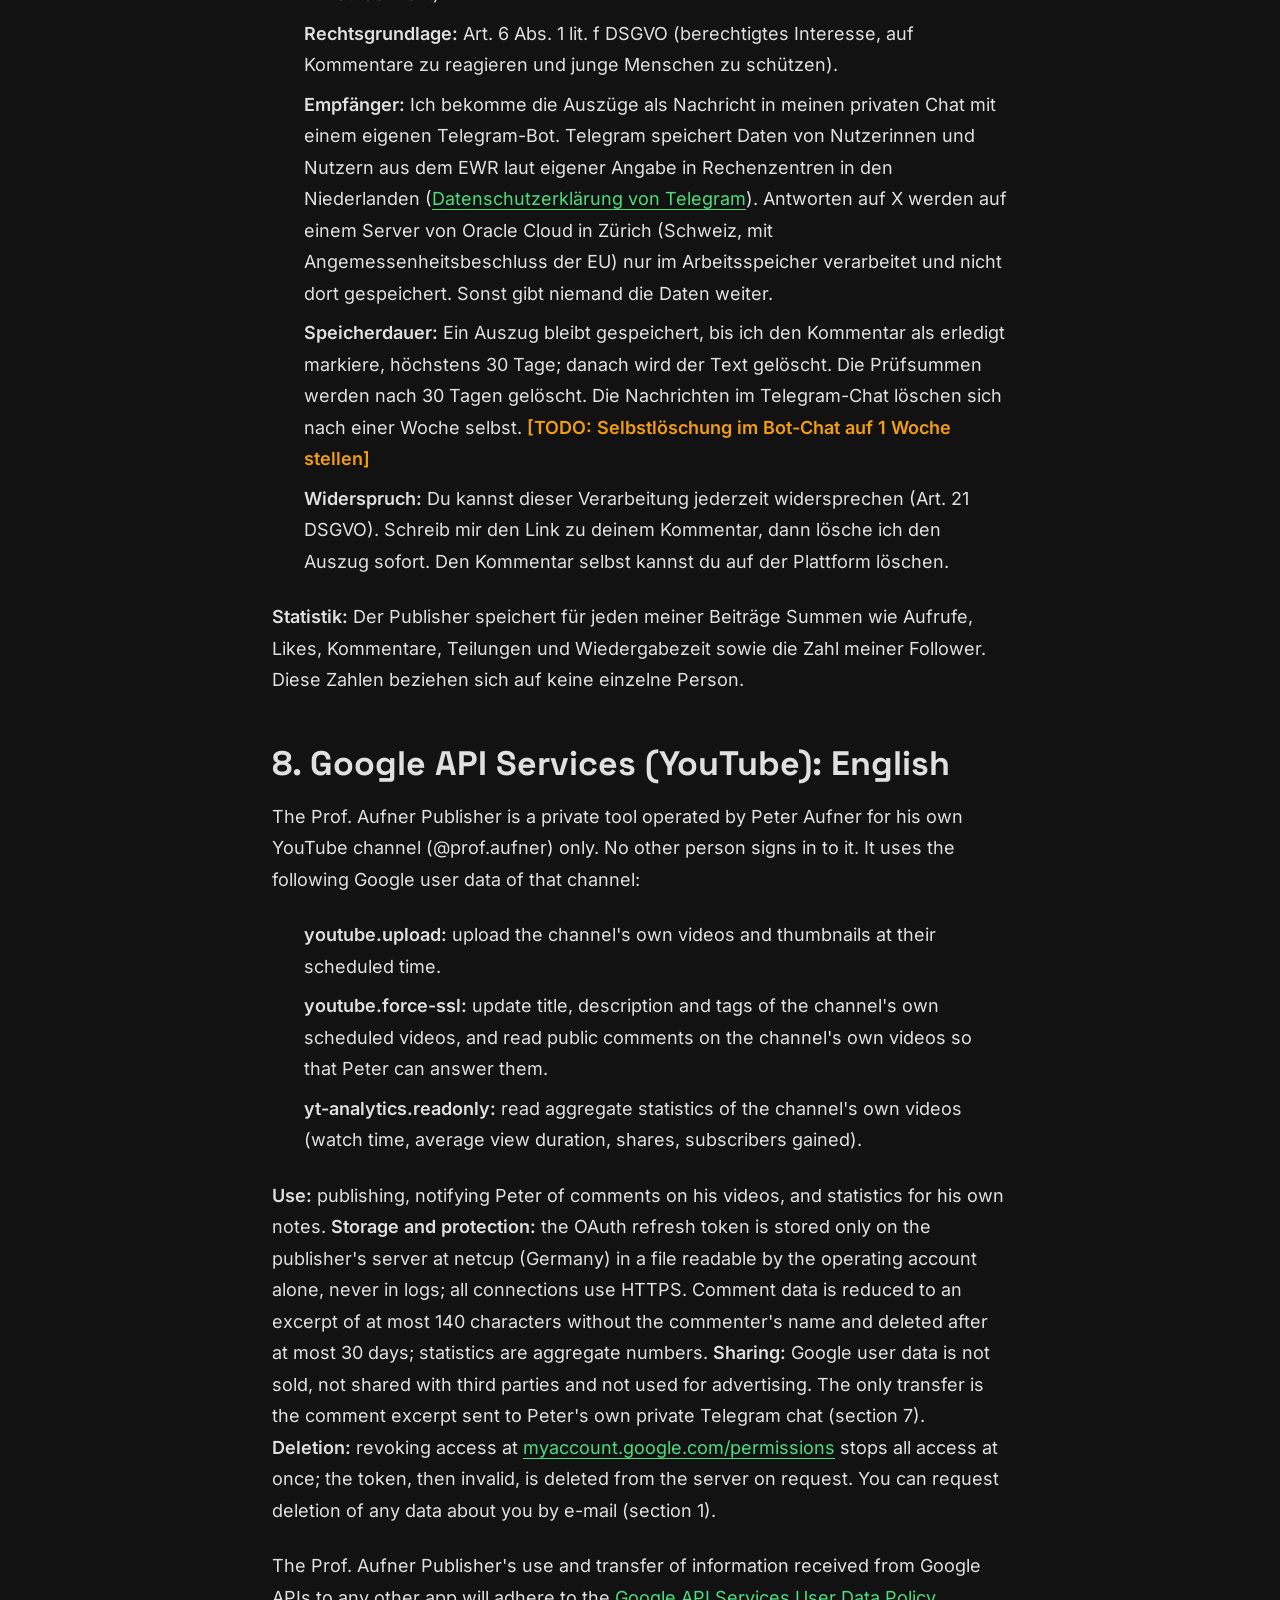
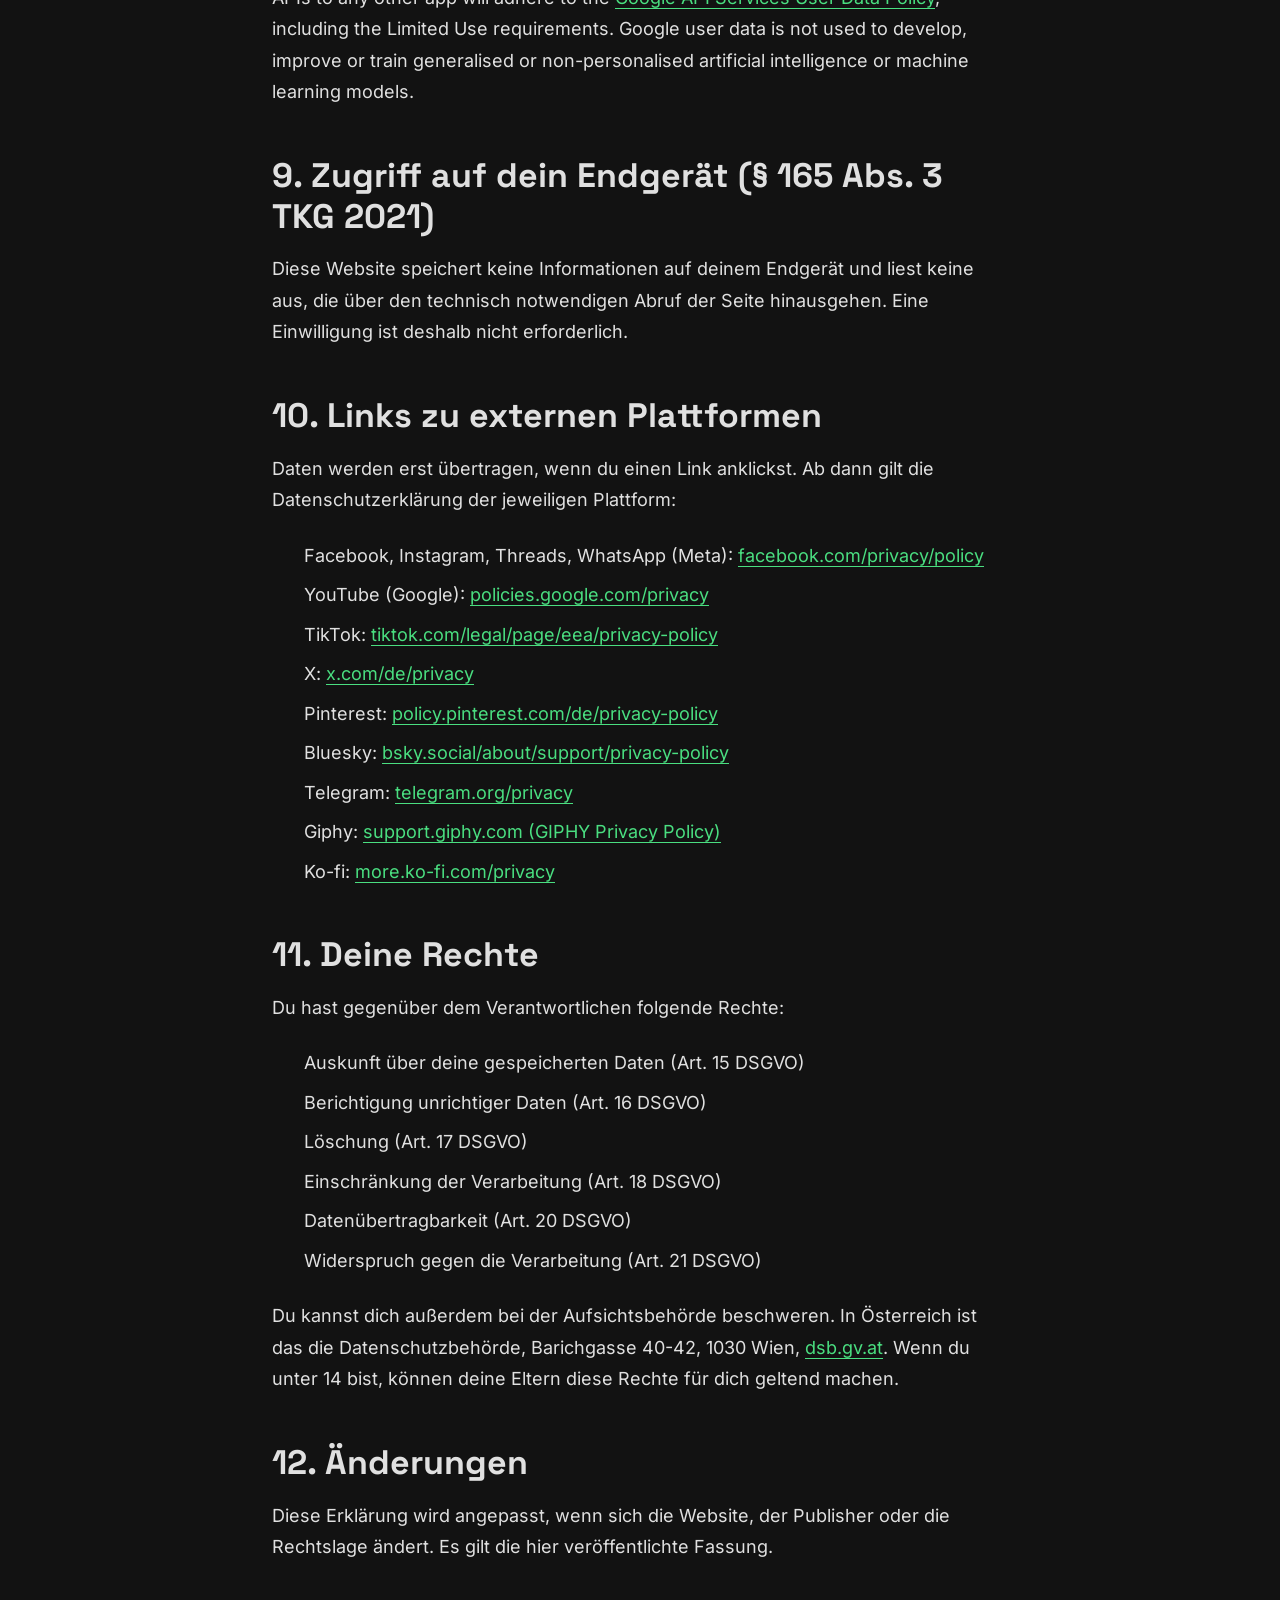
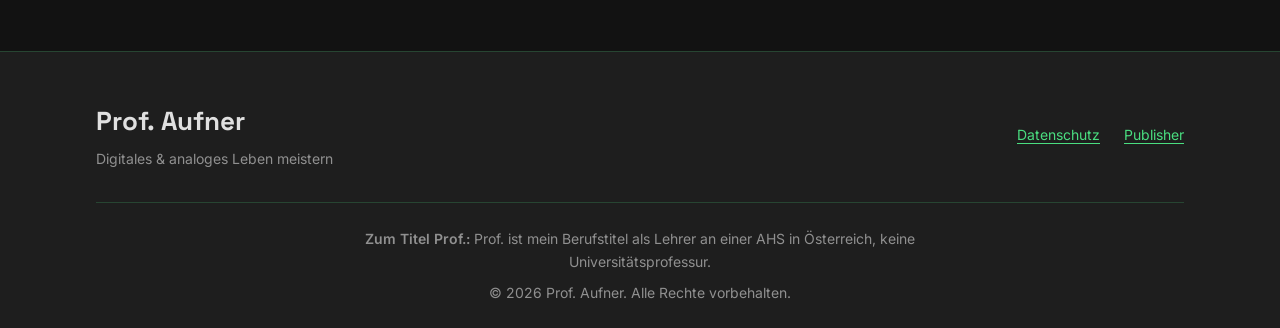
==== commit 6fbfd7f7: "feat(legal): privacy policy and Prof. Aufner Publisher page Privacy policy with hosting logs (14 day" ====
--- a/datenschutz/index.html
+++ b/datenschutz/index.html
@@ -7,7 +7,7 @@
         content="default-src 'self'; base-uri 'self'; form-action 'self'; object-src 'none'">
     <meta name="viewport" content="width=device-width, initial-scale=1">
     <title>Datenschutzerklärung | Prof. Aufner</title>
-    <meta name="description" content="Datenschutzerklärung für prof.aufner.org: keine Cookies, kein Tracking, keine Drittanfragen.">
+    <meta name="description" content="Datenschutzerklärung für prof.aufner.org und den Prof. Aufner Publisher: keine Cookies, kein Tracking, sparsame Verarbeitung von Kommentaren.">
     <meta name="referrer" content="strict-origin-when-cross-origin">
     <meta name="color-scheme" content="dark">
     <meta name="theme-color" content="#121212">
@@ -29,44 +29,43 @@
             <a href="/" class="logo"><span class="logo-text">Prof. Aufner</span></a>
             <ul class="nav-links">
                 <li><a href="/">Startseite</a></li>
+                <li><a href="/blog/">Blog</a></li>
             </ul>
         </nav>
     </header>
 
     <main id="main-content" class="prose-page">
         <div class="container">
-            <article class="prose">
+            <article class="prose article-body">
                 <h1>Datenschutzerklärung</h1>
-                <p class="meta">Stand: 13. Oktober 2026</p>
-                <p class="notice"><strong>Entwurf.</strong> Dieser Text ist ein Entwurf und muss vor der Veröffentlichung
-                    rechtlich geprüft werden. Offene Angaben sind als <span class="todo">[TODO: ...]</span> markiert.
-                    <span class="todo">[TODO: Entwurfshinweis vor Livegang entfernen]</span></p>
-
-                <h2>1. Verantwortlicher</h2>
-                <p>
-                    Verantwortlich für die Verarbeitung personenbezogener Daten auf dieser Website ist:
-                    <span class="todo">[TODO: vollständiger Name, ladungsfähige Anschrift und E-Mail-Adresse des Verantwortlichen als Privatperson]</span>.
-                </p>
-
-                <h2>2. Kurzfassung</h2>
-                <ul>
-                    <li>Diese Website verwendet keine Cookies und keinen Local Storage.</li>
-                    <li>Es gibt keine Webanalyse und kein Tracking.</li>
-                    <li>Beim Aufruf werden keine Inhalte von Servern Dritter geladen. Schriftarten liegen auf dem
-                        eigenen Server.</li>
+                <p class="meta">Stand: 6. November 2026 · <a href="#google-api">English section: Google API Services</a></p>
+
+                <h2 id="verantwortlicher">1. Verantwortlicher</h2>
+                <p>
+                    Verantwortlich für die Verarbeitung personenbezogener Daten auf dieser Website, auf den Kanälen von
+                    Prof. Aufner und im <a href="/publisher/">Prof. Aufner Publisher</a> ist Peter Aufner (Prof. Aufner),
+                    Österreich. E-Mail: <span class="todo">[TODO: Kontakt-E-Mail]</span>.
+                </p>
+
+                <h2 id="kurzfassung">2. Kurzfassung</h2>
+                <ul>
+                    <li>Diese Website verwendet keine Cookies und keinen Local Storage. Es gibt keine Webanalyse und kein
+                        Tracking, deshalb auch kein Cookie-Banner.</li>
+                    <li>Beim Aufruf werden keine Inhalte von Servern Dritter geladen. Schriftarten liegen auf dem eigenen
+                        Server.</li>
                     <li>Links zu Social-Media-Plattformen sind einfache Links ohne Einbettung oder Plugin.</li>
-                    <li>Deshalb gibt es kein Cookie-Banner.</li>
-                </ul>
-
-                <h2>3. Hosting</h2>
-                <p>
-                    Die Website wird bei netcup GmbH <span class="todo">[TODO: Anschrift des Hosters verifizieren]</span> gehostet. Die
-                    Verarbeitung erfolgt auf Servern in Deutschland. Mit dem Hoster besteht ein
-                    Auftragsverarbeitungsvertrag nach Art. 28 DSGVO.
-                    <span class="todo">[TODO: Auftragsverarbeitungsvertrag mit netcup abschließen bzw. Abschluss bestätigen]</span>
-                </p>
-
-                <h2>4. Server-Logfiles</h2>
+                    <li>Kommentare zu meinen Beiträgen lese ich mit einem eigenen Werkzeug (Abschnitt 7). Dabei speichere
+                        ich keine Namen, Profile oder Profilbilder, nur kurze Textauszüge für höchstens 30 Tage.</li>
+                    <li>Statistiken zu meinen Beiträgen sind reine Summen (Aufrufe, Likes) ohne Bezug zu einzelnen
+                        Personen.</li>
+                </ul>
+
+                <h2 id="hosting">3. Hosting und Server-Logfiles</h2>
+                <p>
+                    Die Website und der Publisher laufen bei netcup GmbH, Daimlerstraße 25, 76185 Karlsruhe, Deutschland,
+                    auf Servern in Deutschland. Mit dem Hoster besteht ein Auftragsverarbeitungsvertrag nach Art. 28 DSGVO.
+                    <span class="todo">[TODO: Auftragsverarbeitungsvertrag im netcup Customer Control Panel abschließen bzw. bestätigen]</span>
+                </p>
                 <p>Beim Aufruf der Website verarbeitet der Webserver technisch notwendige Daten:</p>
                 <ul>
                     <li>IP-Adresse des anfragenden Geräts</li>
@@ -76,53 +75,140 @@
                     <li>Referrer-URL und Browserkennung (User-Agent)</li>
                 </ul>
                 <p>
-                    Zweck ist der sichere und stabile Betrieb der Website, die Fehleranalyse und die Abwehr von
-                    Angriffen. Rechtsgrundlage ist Art. 6 Abs. 1 lit. f DSGVO (berechtigtes Interesse am sicheren
-                    Betrieb). Die Daten werden <span class="todo">[TODO: Speicherdauer der Logfiles festlegen und mit der Konfiguration bei netcup abgleichen]</span>
-                    gespeichert und danach gelöscht.
-                </p>
-
-                <h2>5. Kontaktaufnahme per E-Mail</h2>
+                    Zweck ist der sichere und stabile Betrieb der Website, die Fehleranalyse und die Abwehr von Angriffen.
+                    Rechtsgrundlage ist Art. 6 Abs. 1 lit. f DSGVO (berechtigtes Interesse am sicheren Betrieb). Die
+                    Logfiles werden täglich rotiert und nach 14 Tagen gelöscht.
+                </p>
+
+                <h2 id="blog">4. Blog und Feeds</h2>
+                <p>
+                    Blog, RSS-Feed und Pinterest-Feed sind statische Dateien. Wer sie abruft, erzeugt nur die Logfile-Einträge
+                    aus Abschnitt 3. Es gibt keine Kommentarfunktion auf dieser Website.
+                </p>
+
+                <h2 id="kontakt">5. Kontaktaufnahme per E-Mail</h2>
                 <p>
                     Wenn du mir schreibst, verarbeite ich deine E-Mail-Adresse, deinen Namen (falls angegeben) und den
-                    Inhalt deiner Nachricht, um dein Anliegen zu beantworten. Rechtsgrundlage ist Art. 6 Abs. 1 lit. b
-                    DSGVO bei vertraglichem Bezug, sonst Art. 6 Abs. 1 lit. f DSGVO. Die Daten werden gelöscht, sobald
-                    dein Anliegen erledigt ist und keine gesetzlichen Aufbewahrungspflichten entgegenstehen.
-                    <span class="todo">[TODO: Löschfristen bestätigen]</span>
-                </p>
-
-                <h2>6. Zugriff auf dein Endgerät (§ 165 Abs. 3 TKG 2021)</h2>
-                <p>
-                    Diese Website speichert keine Informationen auf deinem Endgerät und liest keine Informationen aus
-                    deinem Endgerät aus, die über den technisch notwendigen Abruf der Seite hinausgehen.
-                    Eine Einwilligung ist deshalb nicht erforderlich.
-                </p>
-
-                <h2>7. Links zu externen Plattformen</h2>
-                <p>
-                    Diese Website enthält Links zu Social-Media-Plattformen, Messengern und Unterstützungsseiten.
-                    Es handelt sich um einfache Links. Es werden keine Plugins, Buttons oder Einbettungen geladen.
-                    Daten werden erst übertragen, wenn du einen Link anklickst. Ab diesem Zeitpunkt gelten die
-                    Datenschutzbestimmungen der jeweiligen Plattform:
-                </p>
-                <ul>
-                    <li>Facebook, Instagram, Threads, WhatsApp (Meta): <a href="https://www.facebook.com/privacy/policy/" target="_blank" rel="noopener noreferrer">https://www.facebook.com/privacy/policy/</a></li>
-                    <li>YouTube (Google): <a href="https://policies.google.com/privacy" target="_blank" rel="noopener noreferrer">https://policies.google.com/privacy</a></li>
-                    <li>TikTok: <a href="https://www.tiktok.com/legal/page/eea/privacy-policy/de" target="_blank" rel="noopener noreferrer">https://www.tiktok.com/legal/page/eea/privacy-policy/de</a></li>
-                    <li>X: <a href="https://x.com/de/privacy" target="_blank" rel="noopener noreferrer">https://x.com/de/privacy</a></li>
-                    <li>Pinterest: <a href="https://policy.pinterest.com/de/privacy-policy" target="_blank" rel="noopener noreferrer">https://policy.pinterest.com/de/privacy-policy</a></li>
-                    <li>Giphy: <a href="https://support.giphy.com/hc/en-us/articles/360032872931-GIPHY-Privacy-Policy" target="_blank" rel="noopener noreferrer">https://support.giphy.com/hc/en-us/articles/360032872931-GIPHY-Privacy-Policy</a></li>
-                    <li>Bluesky: <a href="https://bsky.social/about/support/privacy-policy" target="_blank" rel="noopener noreferrer">https://bsky.social/about/support/privacy-policy</a></li>
-                    <li>Telegram: <a href="https://telegram.org/privacy" target="_blank" rel="noopener noreferrer">https://telegram.org/privacy</a></li>
-                    <li>Ko-fi: <a href="https://more.ko-fi.com/privacy" target="_blank" rel="noopener noreferrer">https://more.ko-fi.com/privacy</a></li>
-                </ul>
-                <p><span class="todo">[TODO: Plattform-Links vor Livegang auf Aktualität prüfen]</span></p>
-                <p>
-                    Die Website <a href="https://peter.aufner.org" target="_blank" rel="noopener noreferrer">peter.aufner.org</a>
-                    hat eine eigene Datenschutzerklärung.
-                </p>
-
-                <h2>8. Deine Rechte</h2>
+                    Inhalt deiner Nachricht, um dein Anliegen zu beantworten. Rechtsgrundlage ist Art. 6 Abs. 1 lit. f
+                    DSGVO. Die Daten werden gelöscht, sobald dein Anliegen erledigt ist und keine gesetzliche
+                    Aufbewahrungspflicht entgegensteht. Bitte schick mir keine Noten, Zeugnisse oder andere Daten über
+                    Schülerinnen und Schüler.
+                </p>
+
+                <h2 id="kanaele">6. Meine Kanäle auf Social-Media-Plattformen</h2>
+                <p>
+                    Prof. Aufner veröffentlicht Beiträge auf YouTube, Instagram, Threads, Facebook, Bluesky, X, TikTok,
+                    Pinterest, Giphy, Telegram und WhatsApp. Wenn du dort meine Beiträge ansiehst, likest oder
+                    kommentierst, verarbeitet die jeweilige Plattform deine Daten in eigener Verantwortung nach ihrer
+                    Datenschutzerklärung (Liste in Abschnitt 10).
+                </p>
+                <p>
+                    Für die Seiten-Statistiken (Insights) meiner Facebook-Seite bin ich mit Meta Platforms Ireland Limited
+                    gemeinsam verantwortlich (Art. 26 DSGVO). Meta stellt diese Statistiken nur zusammengefasst bereit und
+                    übernimmt nach der
+                    <a href="https://www.facebook.com/legal/terms/page_controller_addendum">Vereinbarung zu Seiten-Insights</a>
+                    die Hauptverantwortung, auch für deine Rechte als betroffene Person.
+                </p>
+
+                <h2 id="kommentare">7. Kommentare zu meinen Beiträgen (Prof. Aufner Publisher)</h2>
+                <p>
+                    Damit ich auf Fragen antworten kann und schnell merke, wenn jemand Hilfe braucht, liest mein eigenes
+                    Werkzeug (der <a href="/publisher/">Prof. Aufner Publisher</a>) öffentliche Kommentare, Antworten und
+                    Erwähnungen zu meinen eigenen Beiträgen auf YouTube, Instagram, Threads, Facebook, Bluesky, X und in
+                    der Diskussionsgruppe meines Telegram-Kanals. Die Daten stammen aus diesen öffentlich zugänglichen
+                    Kommentaren (Art. 14 DSGVO).
+                </p>
+                <ul>
+                    <li><strong>Was gespeichert wird:</strong> ein Auszug des Kommentartexts (höchstens 140 Zeichen), der
+                        Zeitpunkt, die Plattform, ein Link zu meinem Beitrag und eine Prüfsumme (Hash) der
+                        Kommentar-ID (gegen doppelte Meldungen).</li>
+                    <li><strong>Was nicht gespeichert wird:</strong> Benutzernamen, Profile, Profilbilder, Follower oder
+                        andere Angaben über die Person, die kommentiert hat.</li>
+                    <li><strong>Zweck:</strong> Kommentare lesen und beantworten, Hilfe vermitteln, wenn ein Kommentar auf
+                        Mobbing, Erpressung oder Selbstgefährdung hinweist (dann verweise ich öffentlich auf Rat auf Draht
+                        147 und Saferinternet.at, nie per Privatnachricht).</li>
+                    <li><strong>Rechtsgrundlage:</strong> Art. 6 Abs. 1 lit. f DSGVO (berechtigtes Interesse, auf
+                        Kommentare zu reagieren und junge Menschen zu schützen).</li>
+                    <li><strong>Empfänger:</strong> Ich bekomme die Auszüge als Nachricht in meinen privaten Chat mit einem
+                        eigenen Telegram-Bot. Telegram speichert Daten von Nutzerinnen und Nutzern aus dem EWR laut eigener
+                        Angabe in Rechenzentren in den Niederlanden
+                        (<a href="https://telegram.org/privacy">Datenschutzerklärung von Telegram</a>). Antworten auf X
+                        werden auf einem Server von Oracle Cloud in Zürich (Schweiz, mit Angemessenheitsbeschluss der EU)
+                        nur im Arbeitsspeicher verarbeitet und nicht dort gespeichert. Sonst gibt niemand die Daten weiter.</li>
+                    <li><strong>Speicherdauer:</strong> Ein Auszug bleibt gespeichert, bis ich den Kommentar als erledigt
+                        markiere, höchstens 30 Tage; danach wird der Text gelöscht. Die Prüfsummen werden nach 30 Tagen
+                        gelöscht. Die Nachrichten im Telegram-Chat löschen sich nach einer Woche selbst.
+                        <span class="todo">[TODO: Selbstlöschung im Bot-Chat auf 1 Woche stellen]</span></li>
+                    <li><strong>Widerspruch:</strong> Du kannst dieser Verarbeitung jederzeit widersprechen (Art. 21
+                        DSGVO). Schreib mir den Link zu deinem Kommentar, dann lösche ich den Auszug sofort. Den Kommentar
+                        selbst kannst du auf der Plattform löschen.</li>
+                </ul>
+                <p>
+                    <strong>Statistik:</strong> Der Publisher speichert für jeden meiner Beiträge Summen wie Aufrufe, Likes,
+                    Kommentare, Teilungen und Wiedergabezeit sowie die Zahl meiner Follower. Diese Zahlen beziehen sich auf
+                    keine einzelne Person.
+                </p>
+
+                <h2 id="google-api">8. Google API Services (YouTube): English</h2>
+                <p lang="en">
+                    The Prof. Aufner Publisher is a private tool operated by Peter Aufner for his own YouTube channel
+                    (@prof.aufner) only. No other person signs in to it. It uses the following Google user data of that
+                    channel:
+                </p>
+                <ul lang="en">
+                    <li><strong>youtube.upload:</strong> upload the channel's own videos and thumbnails at their scheduled
+                        time.</li>
+                    <li><strong>youtube.force-ssl:</strong> update title, description and tags of the channel's own
+                        scheduled videos, and read public comments on the channel's own videos so that Peter can answer
+                        them.</li>
+                    <li><strong>yt-analytics.readonly:</strong> read aggregate statistics of the channel's own videos
+                        (watch time, average view duration, shares, subscribers gained).</li>
+                </ul>
+                <p lang="en">
+                    <strong>Use:</strong> publishing, notifying Peter of comments on his videos, and statistics for his own
+                    notes. <strong>Storage and protection:</strong> the OAuth refresh token is stored only on the publisher's
+                    server at netcup (Germany) in a file readable by the operating account alone, never in logs; all
+                    connections use HTTPS. Comment data is reduced to an excerpt of at most 140 characters without the
+                    commenter's name and deleted after at most 30 days; statistics are aggregate numbers.
+                    <strong>Sharing:</strong> Google user data is not sold, not shared with third parties and not used for
+                    advertising. The only transfer is the comment excerpt sent to Peter's own private Telegram chat
+                    (section 7). <strong>Deletion:</strong> revoking access at
+                    <a href="https://myaccount.google.com/permissions">myaccount.google.com/permissions</a> stops all access at
+                    once; the token, then invalid, is deleted from the server on request. You can request deletion of any data about you by
+                    e-mail (section 1).
+                </p>
+                <p lang="en">
+                    The Prof. Aufner Publisher's use and transfer of information received from Google APIs to any other app
+                    will adhere to the
+                    <a href="https://developers.google.com/terms/api-services-user-data-policy">Google API Services User Data
+                    Policy</a>, including the Limited Use requirements. Google user data is not used to develop, improve or
+                    train generalised or non-personalised artificial intelligence or machine learning models.
+                </p>
+
+                <h2 id="endgeraet">9. Zugriff auf dein Endgerät (§ 165 Abs. 3 TKG 2021)</h2>
+                <p>
+                    Diese Website speichert keine Informationen auf deinem Endgerät und liest keine aus, die über den
+                    technisch notwendigen Abruf der Seite hinausgehen. Eine Einwilligung ist deshalb nicht erforderlich.
+                </p>
+
+                <h2 id="links">10. Links zu externen Plattformen</h2>
+                <p>
+                    Daten werden erst übertragen, wenn du einen Link anklickst. Ab dann gilt die Datenschutzerklärung der
+                    jeweiligen Plattform:
+                </p>
+                <ul>
+                    <li>Facebook, Instagram, Threads, WhatsApp (Meta): <a href="https://www.facebook.com/privacy/policy/">facebook.com/privacy/policy</a></li>
+                    <li>YouTube (Google): <a href="https://policies.google.com/privacy">policies.google.com/privacy</a></li>
+                    <li>TikTok: <a href="https://www.tiktok.com/legal/page/eea/privacy-policy/de">tiktok.com/legal/page/eea/privacy-policy</a></li>
+                    <li>X: <a href="https://x.com/de/privacy">x.com/de/privacy</a></li>
+                    <li>Pinterest: <a href="https://policy.pinterest.com/de/privacy-policy">policy.pinterest.com/de/privacy-policy</a></li>
+                    <li>Bluesky: <a href="https://bsky.social/about/support/privacy-policy">bsky.social/about/support/privacy-policy</a></li>
+                    <li>Telegram: <a href="https://telegram.org/privacy">telegram.org/privacy</a></li>
+                    <li>Giphy: <a href="https://support.giphy.com/hc/en-us/articles/360032872931-GIPHY-Privacy-Policy">support.giphy.com (GIPHY Privacy Policy)</a></li>
+                    <li>Ko-fi: <a href="https://more.ko-fi.com/privacy">more.ko-fi.com/privacy</a></li>
+                </ul>
+
+                <h2 id="rechte">11. Deine Rechte</h2>
                 <p>Du hast gegenüber dem Verantwortlichen folgende Rechte:</p>
                 <ul>
                     <li>Auskunft über deine gespeicherten Daten (Art. 15 DSGVO)</li>
@@ -131,18 +217,17 @@
                     <li>Einschränkung der Verarbeitung (Art. 18 DSGVO)</li>
                     <li>Datenübertragbarkeit (Art. 20 DSGVO)</li>
                     <li>Widerspruch gegen die Verarbeitung (Art. 21 DSGVO)</li>
-                    <li>Widerruf einer erteilten Einwilligung (Art. 7 Abs. 3 DSGVO)</li>
-                </ul>
-                <p>
-                    Du hast außerdem das Recht, dich bei der Aufsichtsbehörde zu beschweren. In Österreich ist das
-                    die Datenschutzbehörde, Barichgasse 40-42, 1030 Wien,
-                    <a href="https://www.dsb.gv.at" target="_blank" rel="noopener noreferrer">www.dsb.gv.at</a>.
-                </p>
-
-                <h2>9. Änderungen</h2>
-                <p>
-                    Diese Erklärung wird angepasst, wenn sich die Website oder die Rechtslage ändert.
-                    Es gilt die jeweils hier veröffentlichte Fassung.
+                </ul>
+                <p>
+                    Du kannst dich außerdem bei der Aufsichtsbehörde beschweren. In Österreich ist das die
+                    Datenschutzbehörde, Barichgasse 40-42, 1030 Wien, <a href="https://www.dsb.gv.at/">dsb.gv.at</a>.
+                    Wenn du unter 14 bist, können deine Eltern diese Rechte für dich geltend machen.
+                </p>
+
+                <h2 id="aenderungen">12. Änderungen</h2>
+                <p>
+                    Diese Erklärung wird angepasst, wenn sich die Website, der Publisher oder die Rechtslage ändert. Es gilt
+                    die hier veröffentlichte Fassung.
                 </p>
             </article>
         </div>
@@ -157,14 +242,17 @@
                 </div>
                 <nav class="footer-nav" aria-label="Rechtliches">
                     <a href="/datenschutz/" aria-current="page">Datenschutz</a>
-                    <a href="/ki-transparenz/">KI-Transparenz</a>
+                    <a href="/publisher/">Publisher</a>
                 </nav>
             </div>
             <div class="footer-bottom">
+                <p class="title-footnote"><strong>Zum Titel Prof.:</strong> Prof. ist mein Berufstitel als Lehrer an einer AHS in Österreich, keine Universitätsprofessur.</p>
                 <p>&copy; 2026 Prof. Aufner. Alle Rechte vorbehalten.</p>
             </div>
         </div>
     </footer>
+
+    <script src="/scripts.js" defer></script>
 </body>
 
 </html>
--- a/styles.css
+++ b/styles.css
@@ -627,27 +627,6 @@
     margin: 0 auto var(--space-2xl);
 }
 
-/* Titel-Erklaerung */
-.title-note {
-    max-width: var(--prose-max);
-    margin: 0 auto;
-    padding: var(--space-xl);
-    border-inline-start: 4px solid var(--color-accent-soft);
-}
-
-.title-note h2 {
-    font-size: var(--text-2xl);
-    margin-bottom: var(--space-md);
-}
-
-/* Platzhalter fuer offene Angaben */
-.todo {
-    color: var(--color-alert);
-    font-family: var(--font-mono);
-    font-size: 0.9em;
-    border-bottom: 1px dotted var(--color-alert);
-}
-
 /* ===================================
    Ueber mich
    =================================== */
@@ -785,7 +764,7 @@
 }
 
 /* ===================================
-   Fliesstext-Seiten (Impressum, Datenschutz, KI)
+   Textseiten (404)
    =================================== */
 
 .prose-page {
@@ -802,75 +781,24 @@
     margin-bottom: var(--space-sm);
 }
 
-.prose h2 {
-    font-size: var(--text-2xl);
-    margin: var(--space-2xl) 0 var(--space-md);
-    color: var(--color-accent);
-}
-
-.prose h3 {
-    font-size: var(--text-lg);
-    margin: var(--space-lg) 0 var(--space-sm);
-}
-
-.prose ul {
-    margin: 0 0 var(--space-md);
-    padding-left: var(--space-lg);
-    list-style: disc;
-}
-
-.prose li {
-    margin-bottom: var(--space-xs);
-}
-
-.prose li::marker {
-    color: var(--color-accent);
-}
-
-.prose dl {
-    display: grid;
-    grid-template-columns: minmax(0, 1fr);
-    gap: var(--space-xs) var(--space-lg);
-    margin-bottom: var(--space-md);
-}
-
-.prose dt {
-    font-weight: 600;
-    color: var(--color-text);
-}
-
-.prose dd {
-    color: var(--color-text-secondary);
-    margin-bottom: var(--space-sm);
-}
-
-@media (min-width: 40rem) {
-    .prose dl {
-        grid-template-columns: minmax(10rem, 14rem) minmax(0, 1fr);
-    }
-
-    .prose dd {
-        margin-bottom: 0;
-    }
-}
-
+/* Rechtstexte und Publisher-Seite: Fliesstext wie im Blog (.article-body), dazu Metazeile, Platzhalter, Footer-Links */
 .prose .meta {
     color: var(--color-text-muted);
     font-size: var(--text-sm);
     margin-bottom: var(--space-xl);
 }
 
-.notice {
-    padding: var(--space-md) var(--space-lg);
-    margin: var(--space-lg) 0;
-    border: 1px solid var(--color-alert);
-    border-inline-start-width: 4px;
-    border-radius: var(--radius-md);
-    background: var(--color-surface);
-}
-
-.notice strong {
+.todo {
     color: var(--color-alert);
+    font-weight: 600;
+}
+
+.footer-nav {
+    display: flex;
+    flex-wrap: wrap;
+    justify-content: center;
+    gap: var(--space-lg);
+    font-size: var(--text-sm);
 }
 
 /* ===================================
@@ -905,26 +833,6 @@
     margin-top: var(--space-xs);
 }
 
-.footer-nav {
-    display: flex;
-    flex-wrap: wrap;
-    justify-content: center;
-    gap: 0 var(--space-lg);
-}
-
-.footer-nav a {
-    display: inline-flex;
-    align-items: center;
-    min-height: var(--target-min);
-    padding: 0 var(--space-xs);
-    color: var(--color-text-secondary);
-    font-size: var(--text-sm);
-}
-
-.footer-nav a:hover {
-    color: var(--color-accent);
-}
-
 .footer-bottom {
     text-align: center;
     padding-top: var(--space-lg);
@@ -934,6 +842,12 @@
 .footer-bottom p {
     font-size: var(--text-sm);
     color: var(--color-text-muted);
+}
+
+.title-footnote {
+    max-width: 40rem;
+    margin: 0 auto var(--space-sm);
+    font-size: var(--text-sm);
 }
 
 @media (min-width: 48rem) {
@@ -1019,18 +933,13 @@
     .about-card p,
     .about-card li,
     .about-card h3,
-    .about-card strong,
-    .prose h2,
-    .prose dt,
-    .prose dd,
-    .prose .meta {
+    .about-card strong {
         color: var(--print-text);
     }
 
     .glass-panel,
     .site-footer,
-    .section-alt,
-    .notice {
+    .section-alt {
         background: var(--print-surface);
         border-color: var(--print-border);
         box-shadow: none;
@@ -1040,3 +949,130 @@
         color: var(--print-text);
     }
 }
+
+/* =========================================================================
+   Blog (pages under /blog/ are written by edu-publisher at the publishing slot)
+   ========================================================================= */
+.article-container {
+    max-width: 44rem;
+}
+
+.article-meta {
+    color: var(--color-text-muted);
+    font-size: 0.95rem;
+    margin-bottom: var(--space-md);
+}
+
+.article-cover {
+    margin: var(--space-xl) 0;
+}
+
+.article-cover img {
+    border-radius: var(--radius-lg);
+    border: 1px solid var(--glass-border);
+    width: 100%;
+    height: auto;
+}
+
+.article-body {
+    font-size: 1.125rem;
+    line-height: 1.75;
+}
+
+.article-body h2 {
+    margin-top: var(--space-2xl);
+    margin-bottom: var(--space-md);
+}
+
+.article-body h3 {
+    margin-top: var(--space-xl);
+    margin-bottom: var(--space-sm);
+}
+
+.article-body p,
+.article-body ul,
+.article-body ol,
+.article-body blockquote {
+    margin-bottom: var(--space-lg);
+}
+
+.article-body ul,
+.article-body ol {
+    padding-left: var(--space-xl);
+}
+
+.article-body li + li {
+    margin-top: var(--space-sm);
+}
+
+.article-body blockquote {
+    border-left: 3px solid var(--color-accent-soft);
+    padding: var(--space-sm) var(--space-lg);
+    background: var(--color-surface);
+    border-radius: 0 var(--radius-md) var(--radius-md) 0;
+}
+
+.article-body code {
+    font-family: 'JetBrains Mono', ui-monospace, monospace;
+    background: var(--color-surface-raised);
+    padding: 0.1em 0.35em;
+    border-radius: var(--radius-sm);
+}
+
+.article-follow {
+    margin-top: var(--space-2xl);
+    padding-top: var(--space-lg);
+    border-top: 1px solid var(--glass-border);
+    color: var(--color-text-secondary);
+}
+
+.post-list {
+    list-style: none;
+    padding: 0;
+    display: grid;
+    gap: var(--space-lg);
+    grid-template-columns: repeat(auto-fill, minmax(18rem, 1fr));
+    margin-top: var(--space-xl);
+}
+
+.post-card a {
+    display: flex;
+    flex-direction: column;
+    gap: var(--space-sm);
+    height: 100%;
+    padding: var(--space-md);
+    background: var(--glass-bg);
+    border: 1px solid var(--glass-border);
+    border-radius: var(--radius-lg);
+    color: var(--color-text);
+    text-decoration: none;
+}
+
+.post-card a:hover,
+.post-card a:focus-visible {
+    border-color: var(--color-accent);
+}
+
+.post-card img {
+    border-radius: var(--radius-md);
+    width: 100%;
+    height: auto;
+    aspect-ratio: 1200 / 630;
+    object-fit: cover;
+}
+
+.post-card-date {
+    color: var(--color-text-muted);
+    font-size: 0.875rem;
+}
+
+.post-card-title {
+    font-family: var(--font-heading);
+    font-weight: 700;
+    font-size: 1.25rem;
+    color: var(--color-accent-soft);
+}
+
+.post-card-text {
+    color: var(--color-text-secondary);
+}
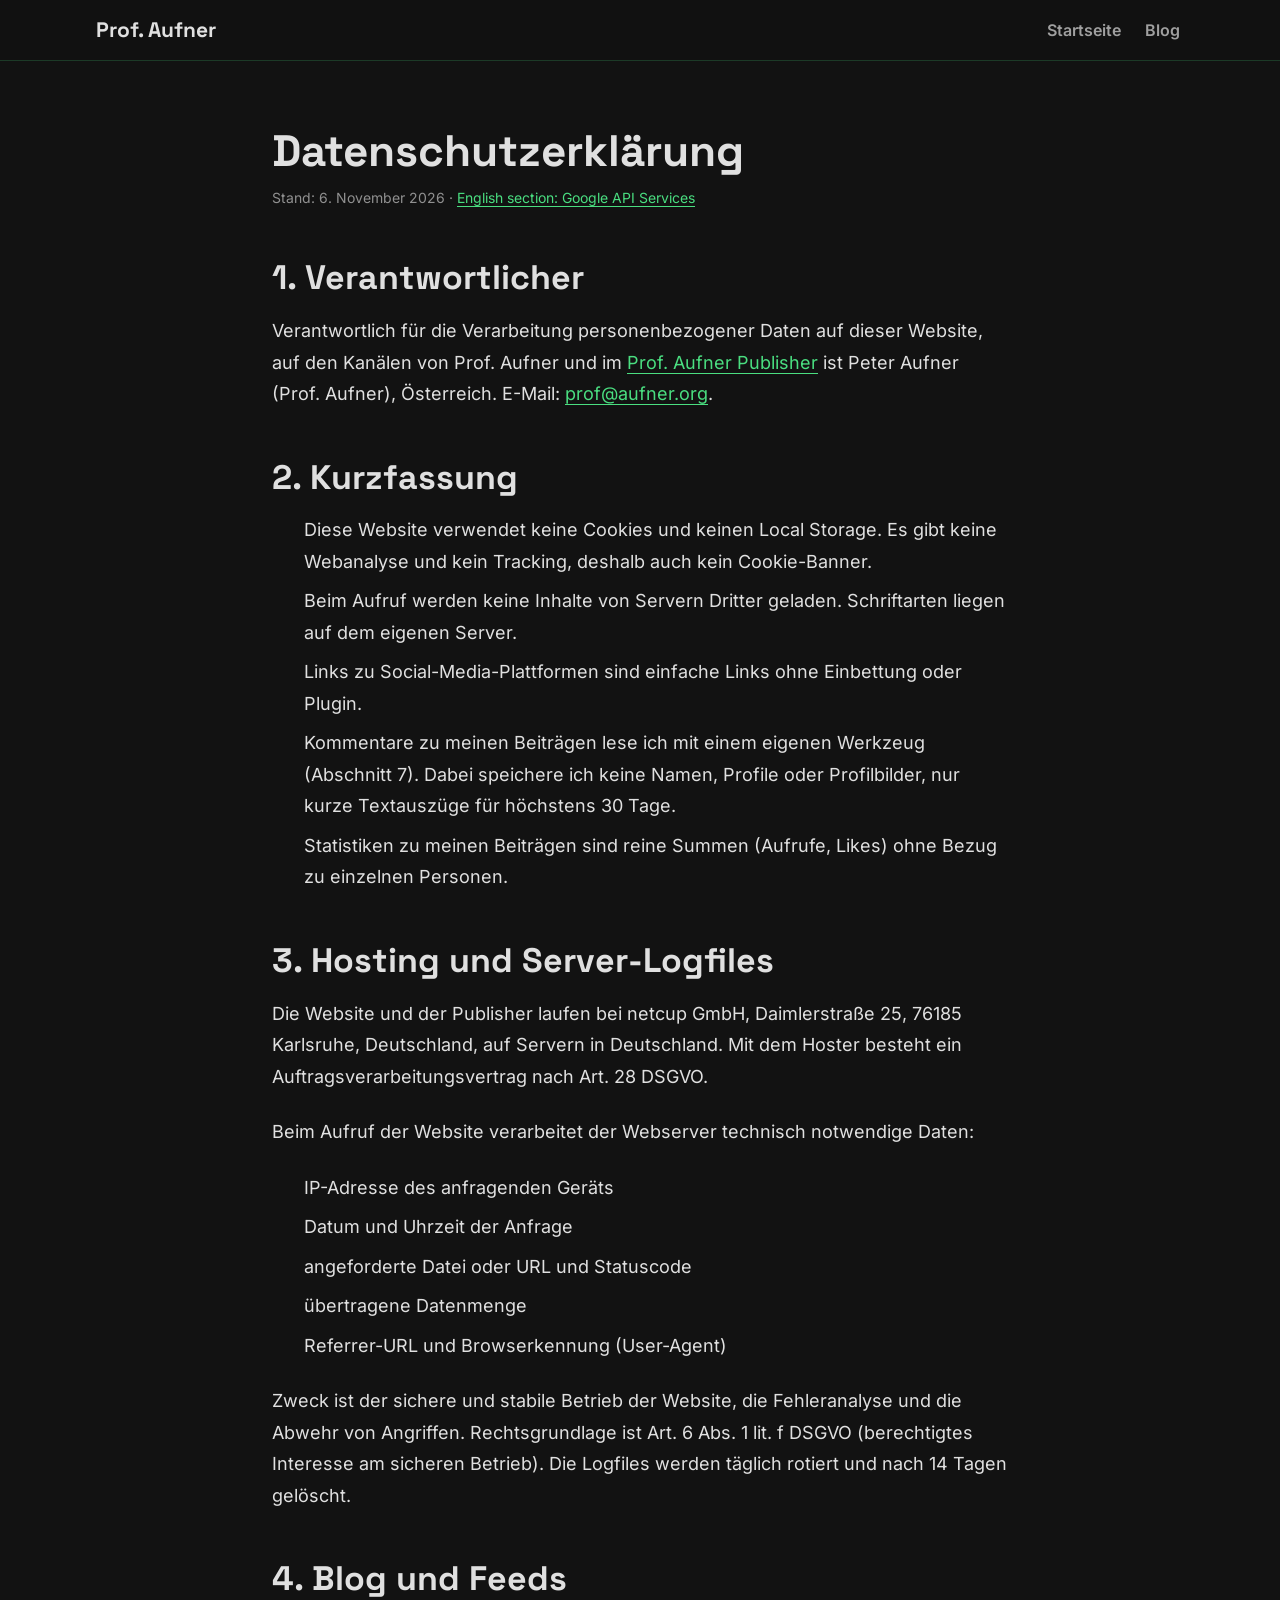
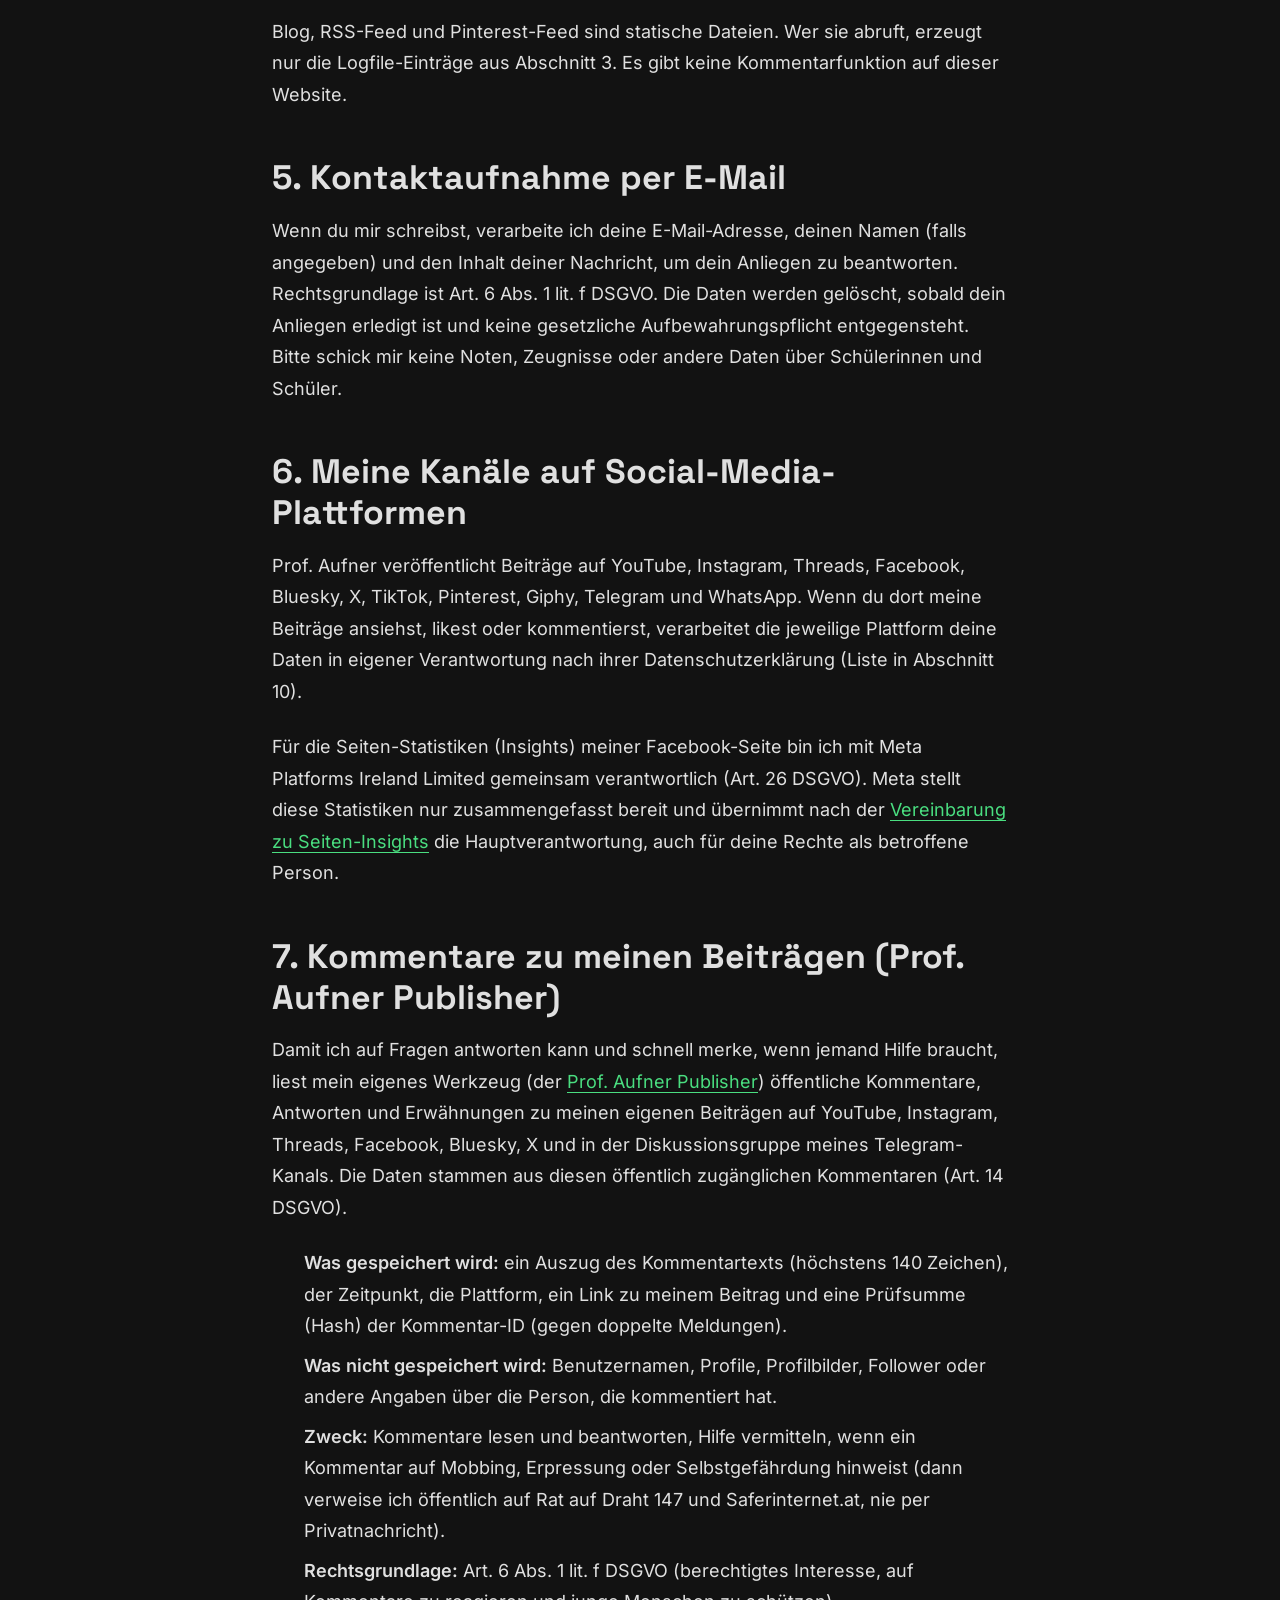
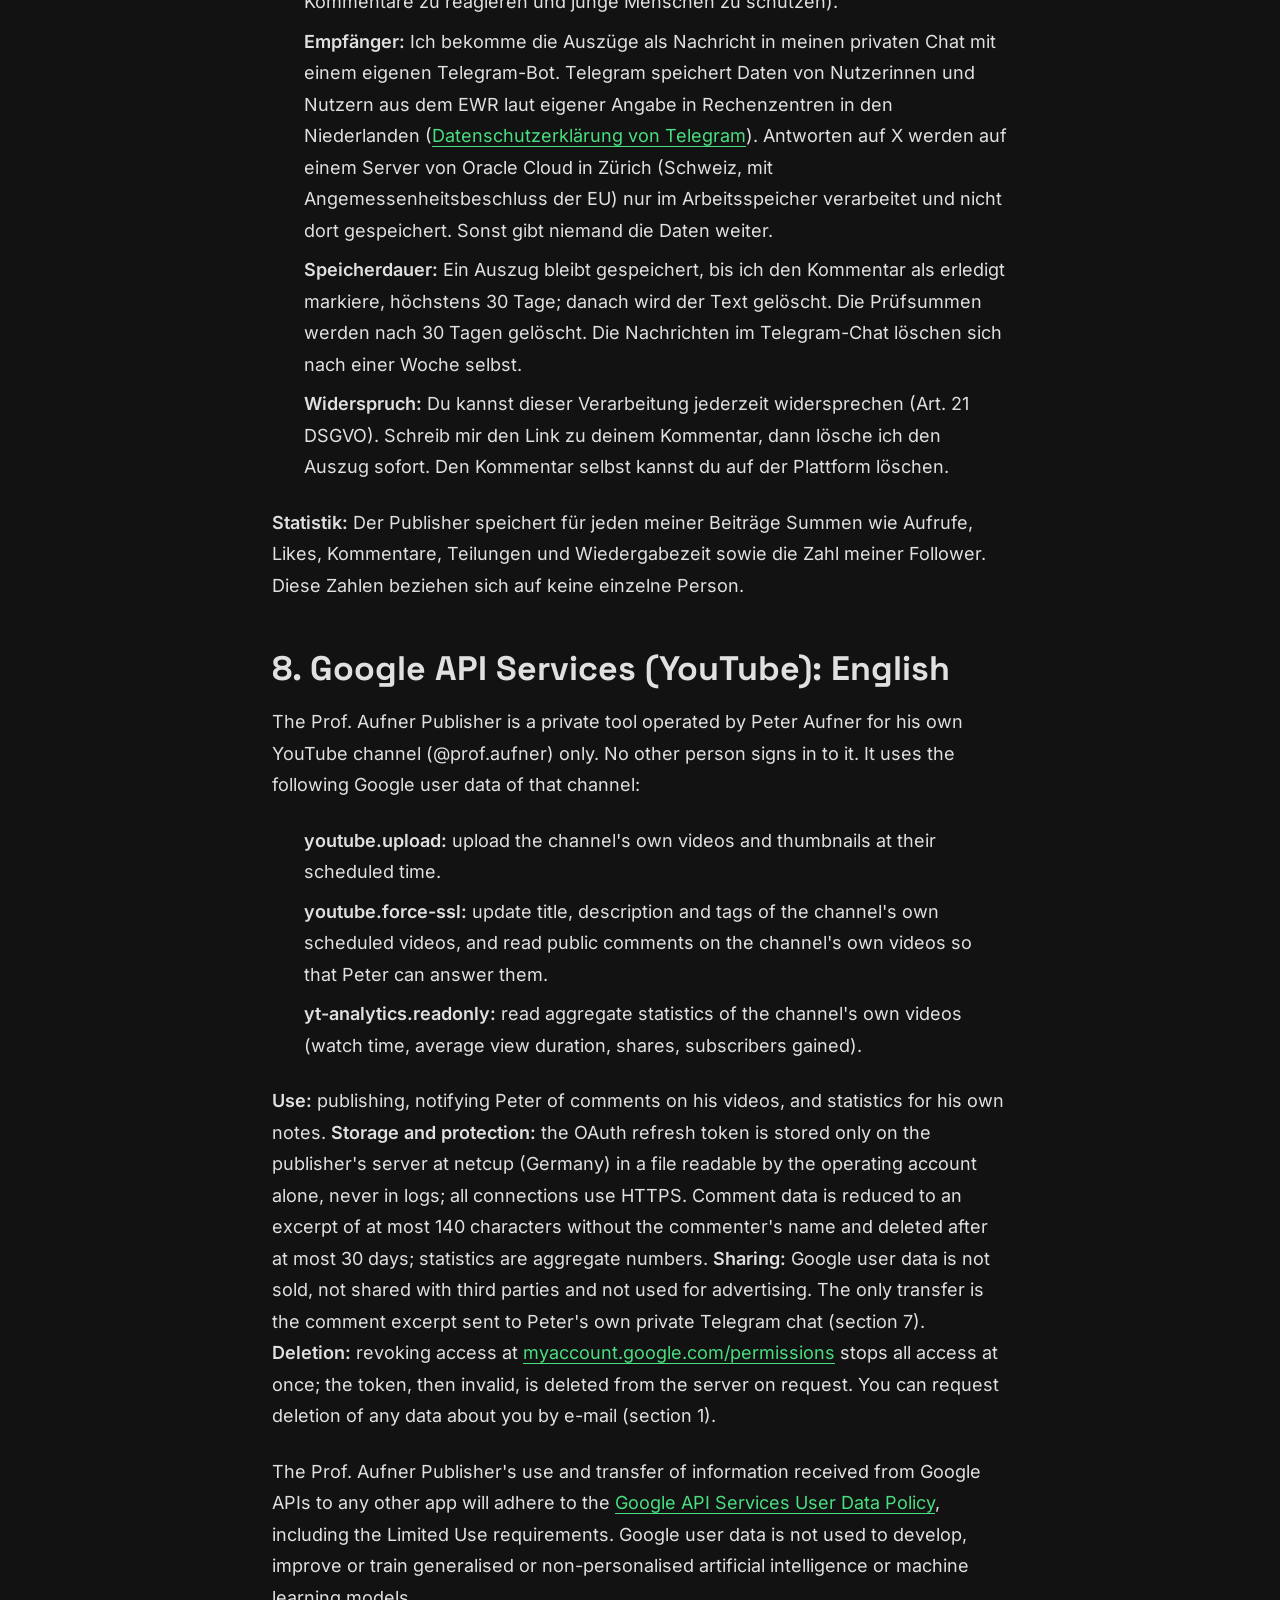
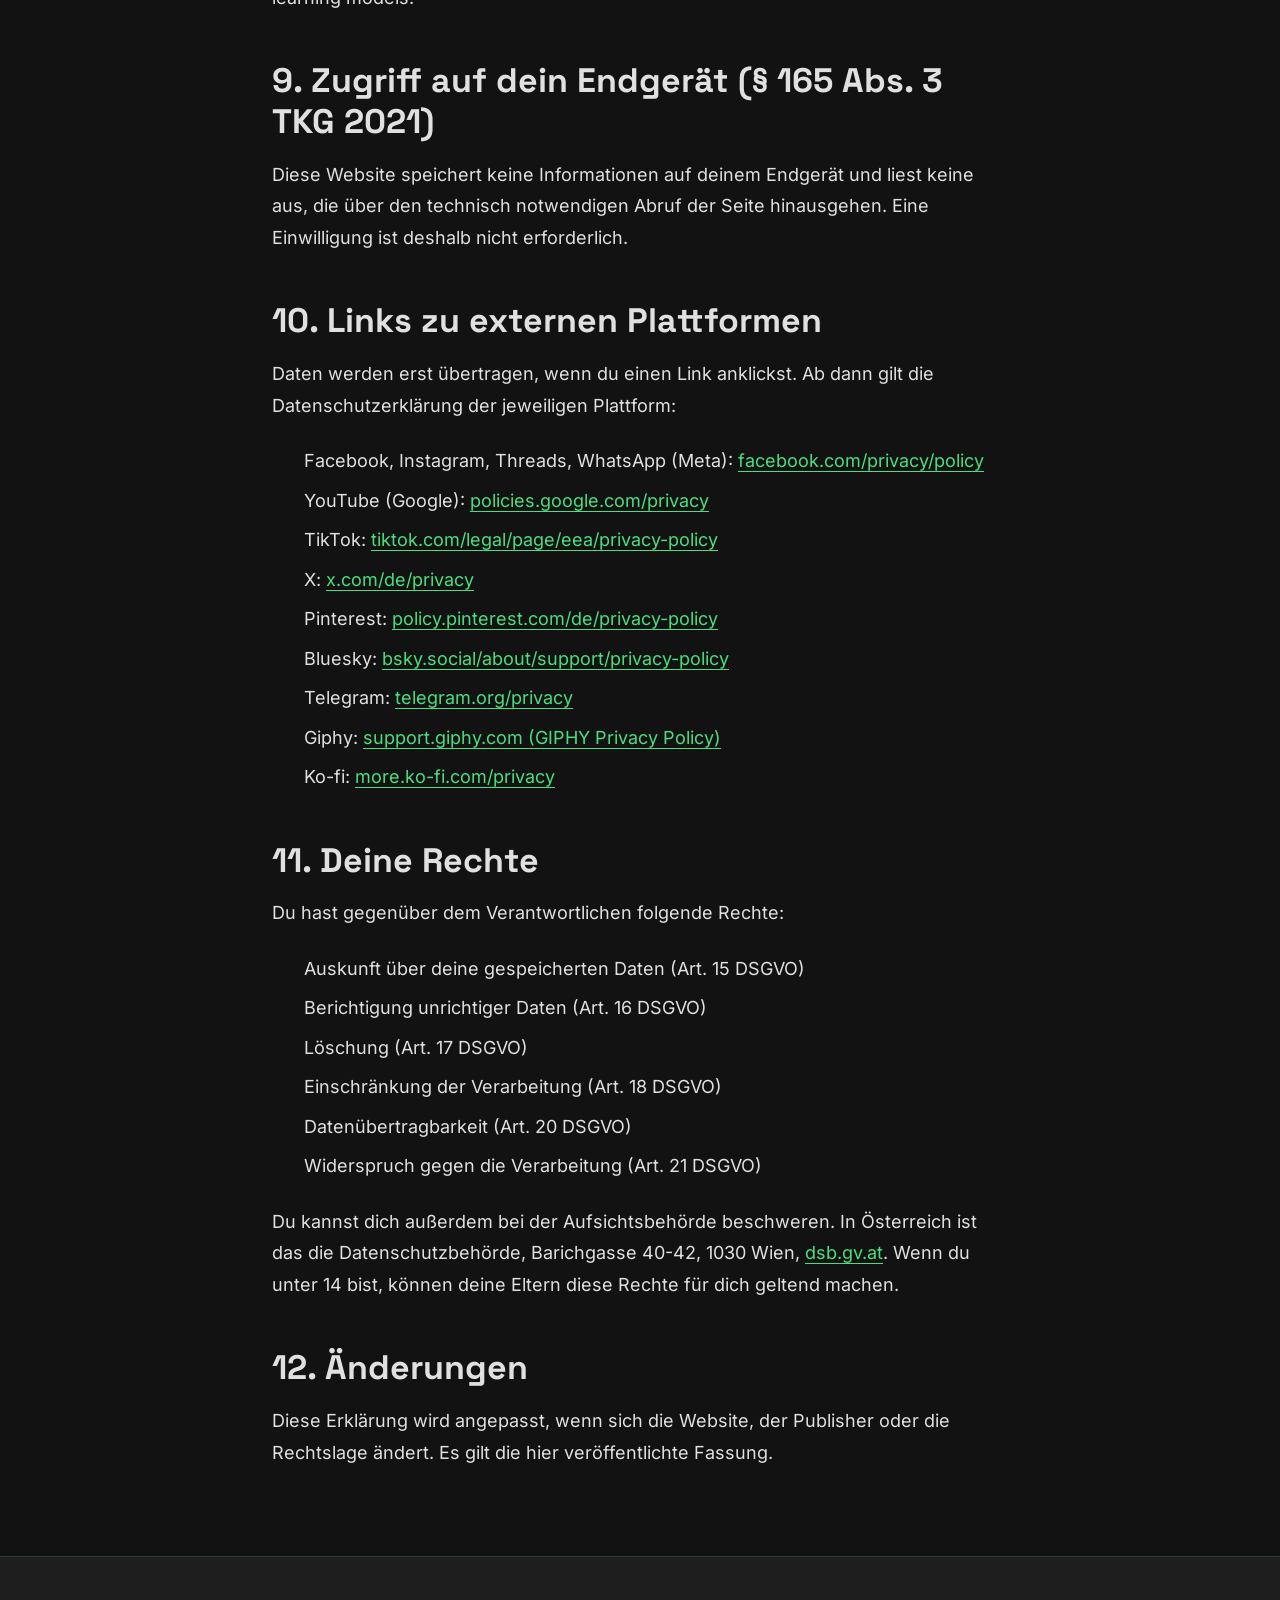
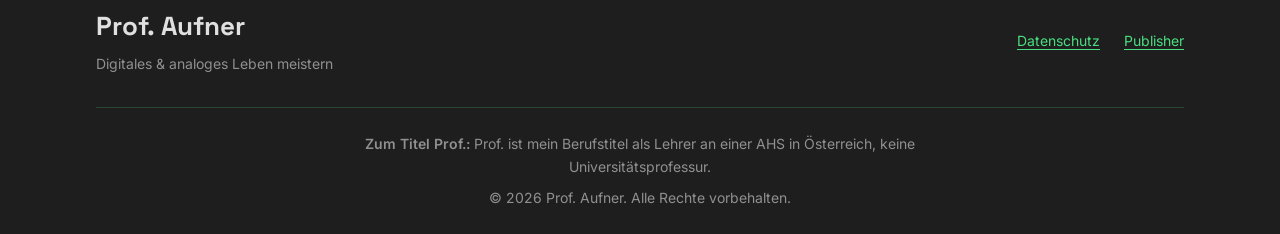
==== commit 77bdcc7d: "feat(legal): contact address, data processing agreement and chat auto-delete confirmed Co-Authored-B" ====
--- a/datenschutz/index.html
+++ b/datenschutz/index.html
@@ -44,7 +44,7 @@
                 <p>
                     Verantwortlich für die Verarbeitung personenbezogener Daten auf dieser Website, auf den Kanälen von
                     Prof. Aufner und im <a href="/publisher/">Prof. Aufner Publisher</a> ist Peter Aufner (Prof. Aufner),
-                    Österreich. E-Mail: <span class="todo">[TODO: Kontakt-E-Mail]</span>.
+                    Österreich. E-Mail: <a href="mailto:prof@aufner.org">prof@aufner.org</a>.
                 </p>
 
                 <h2 id="kurzfassung">2. Kurzfassung</h2>
@@ -64,7 +64,6 @@
                 <p>
                     Die Website und der Publisher laufen bei netcup GmbH, Daimlerstraße 25, 76185 Karlsruhe, Deutschland,
                     auf Servern in Deutschland. Mit dem Hoster besteht ein Auftragsverarbeitungsvertrag nach Art. 28 DSGVO.
-                    <span class="todo">[TODO: Auftragsverarbeitungsvertrag im netcup Customer Control Panel abschließen bzw. bestätigen]</span>
                 </p>
                 <p>Beim Aufruf der Website verarbeitet der Webserver technisch notwendige Daten:</p>
                 <ul>
@@ -137,8 +136,7 @@
                         nur im Arbeitsspeicher verarbeitet und nicht dort gespeichert. Sonst gibt niemand die Daten weiter.</li>
                     <li><strong>Speicherdauer:</strong> Ein Auszug bleibt gespeichert, bis ich den Kommentar als erledigt
                         markiere, höchstens 30 Tage; danach wird der Text gelöscht. Die Prüfsummen werden nach 30 Tagen
-                        gelöscht. Die Nachrichten im Telegram-Chat löschen sich nach einer Woche selbst.
-                        <span class="todo">[TODO: Selbstlöschung im Bot-Chat auf 1 Woche stellen]</span></li>
+                        gelöscht. Die Nachrichten im Telegram-Chat löschen sich nach einer Woche selbst.</li>
                     <li><strong>Widerspruch:</strong> Du kannst dieser Verarbeitung jederzeit widersprechen (Art. 21
                         DSGVO). Schreib mir den Link zu deinem Kommentar, dann lösche ich den Auszug sofort. Den Kommentar
                         selbst kannst du auf der Plattform löschen.</li>
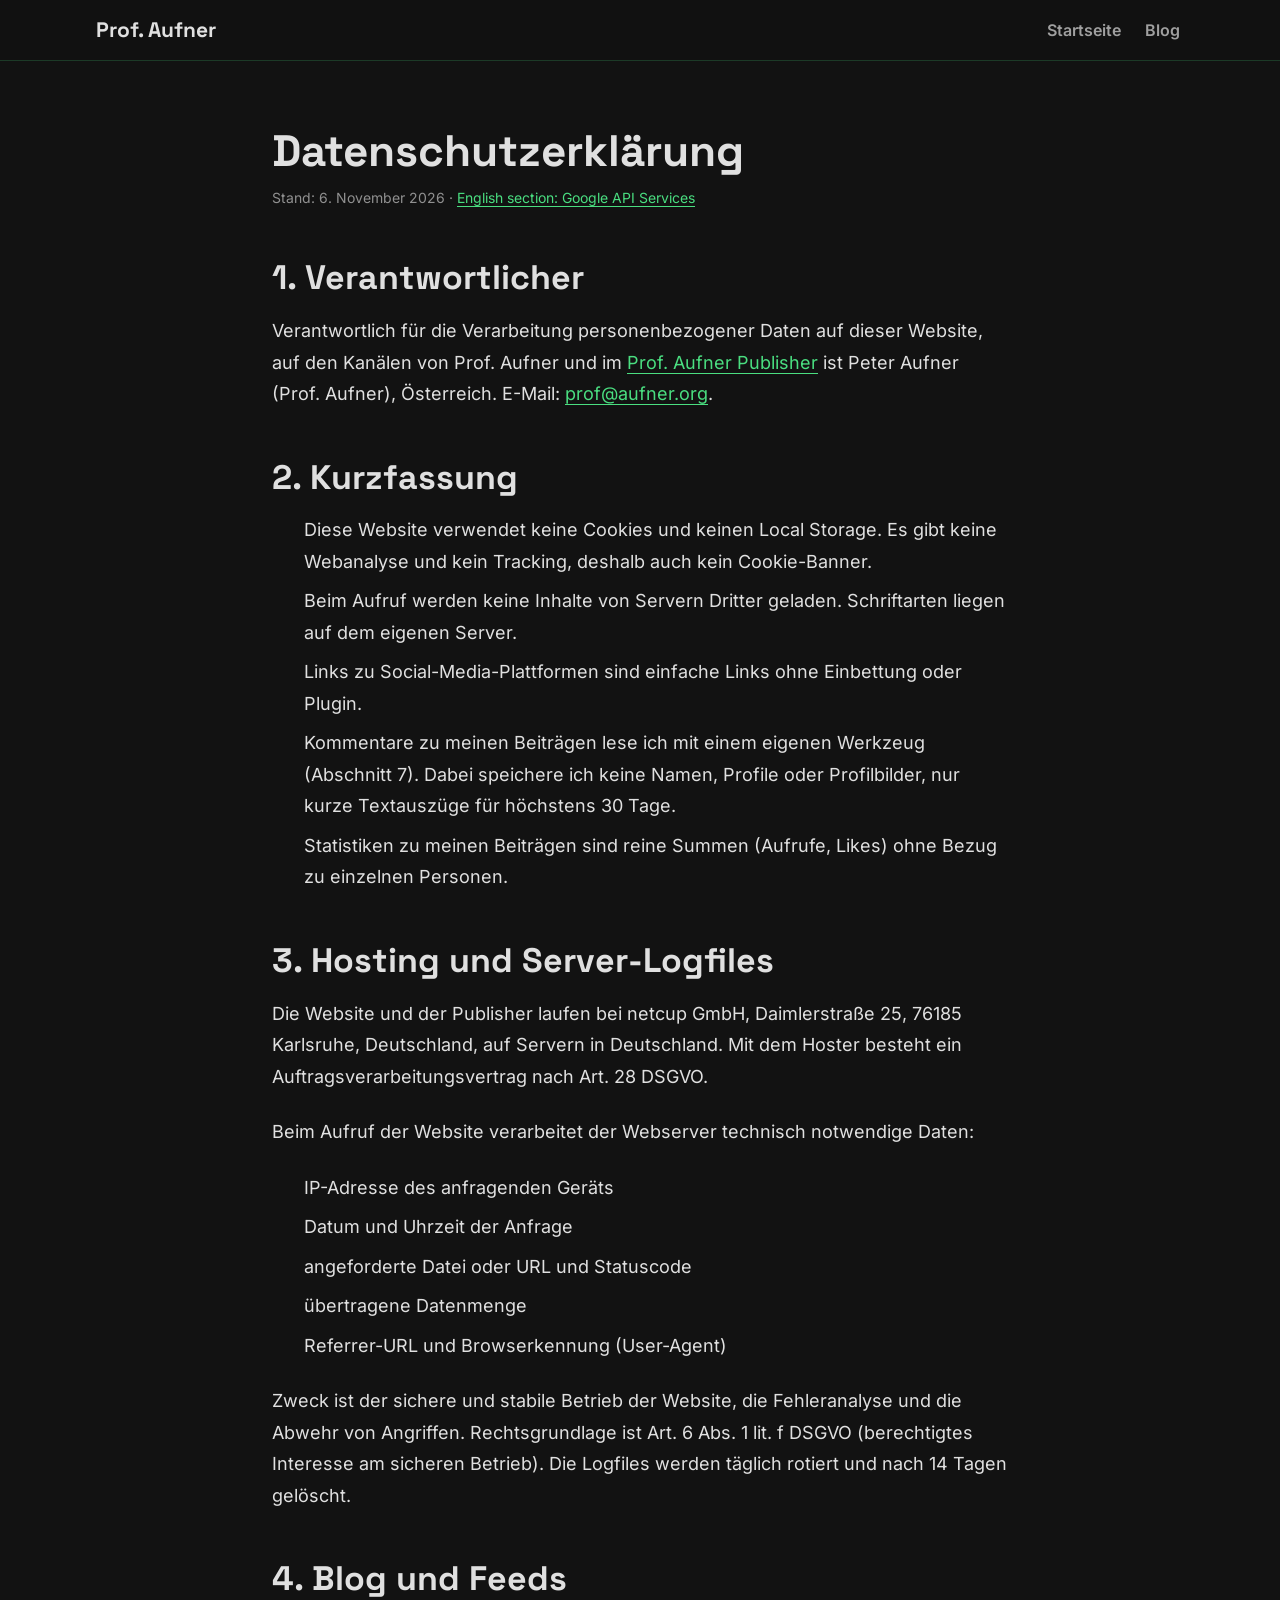
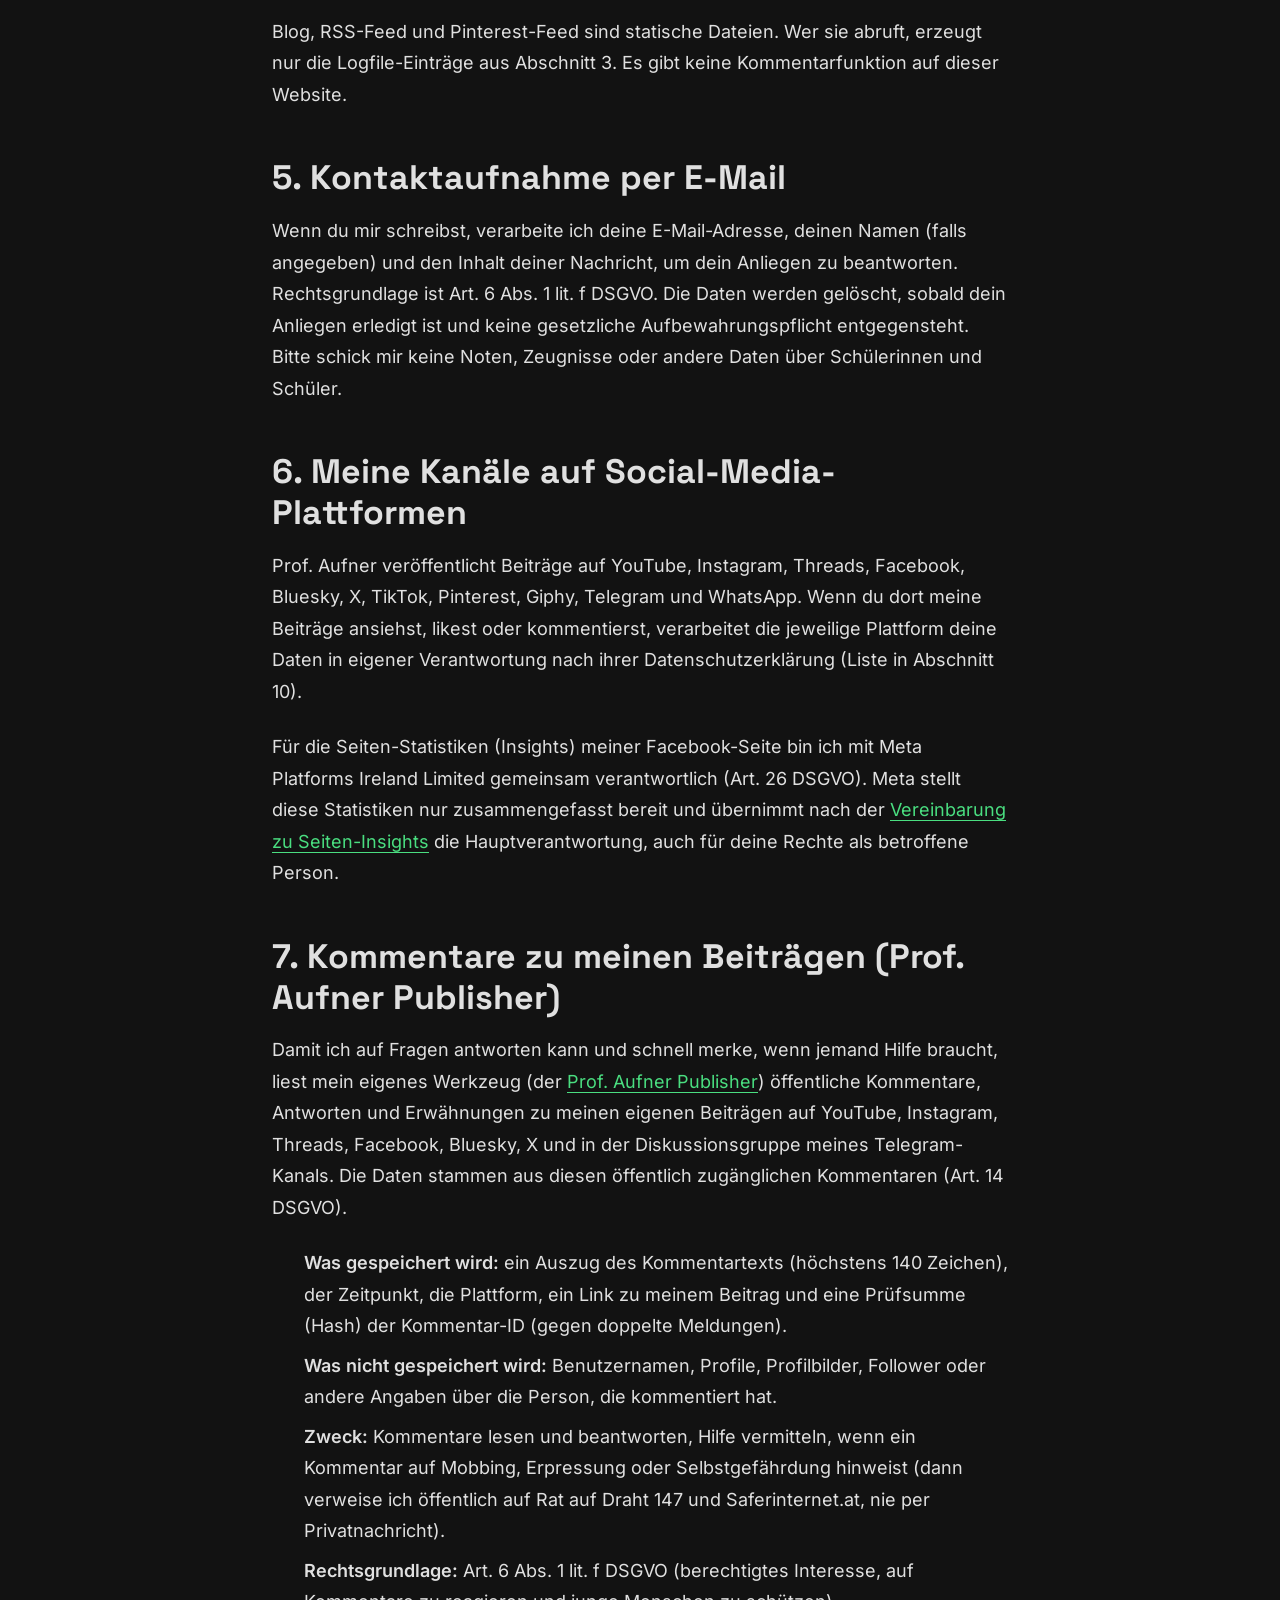
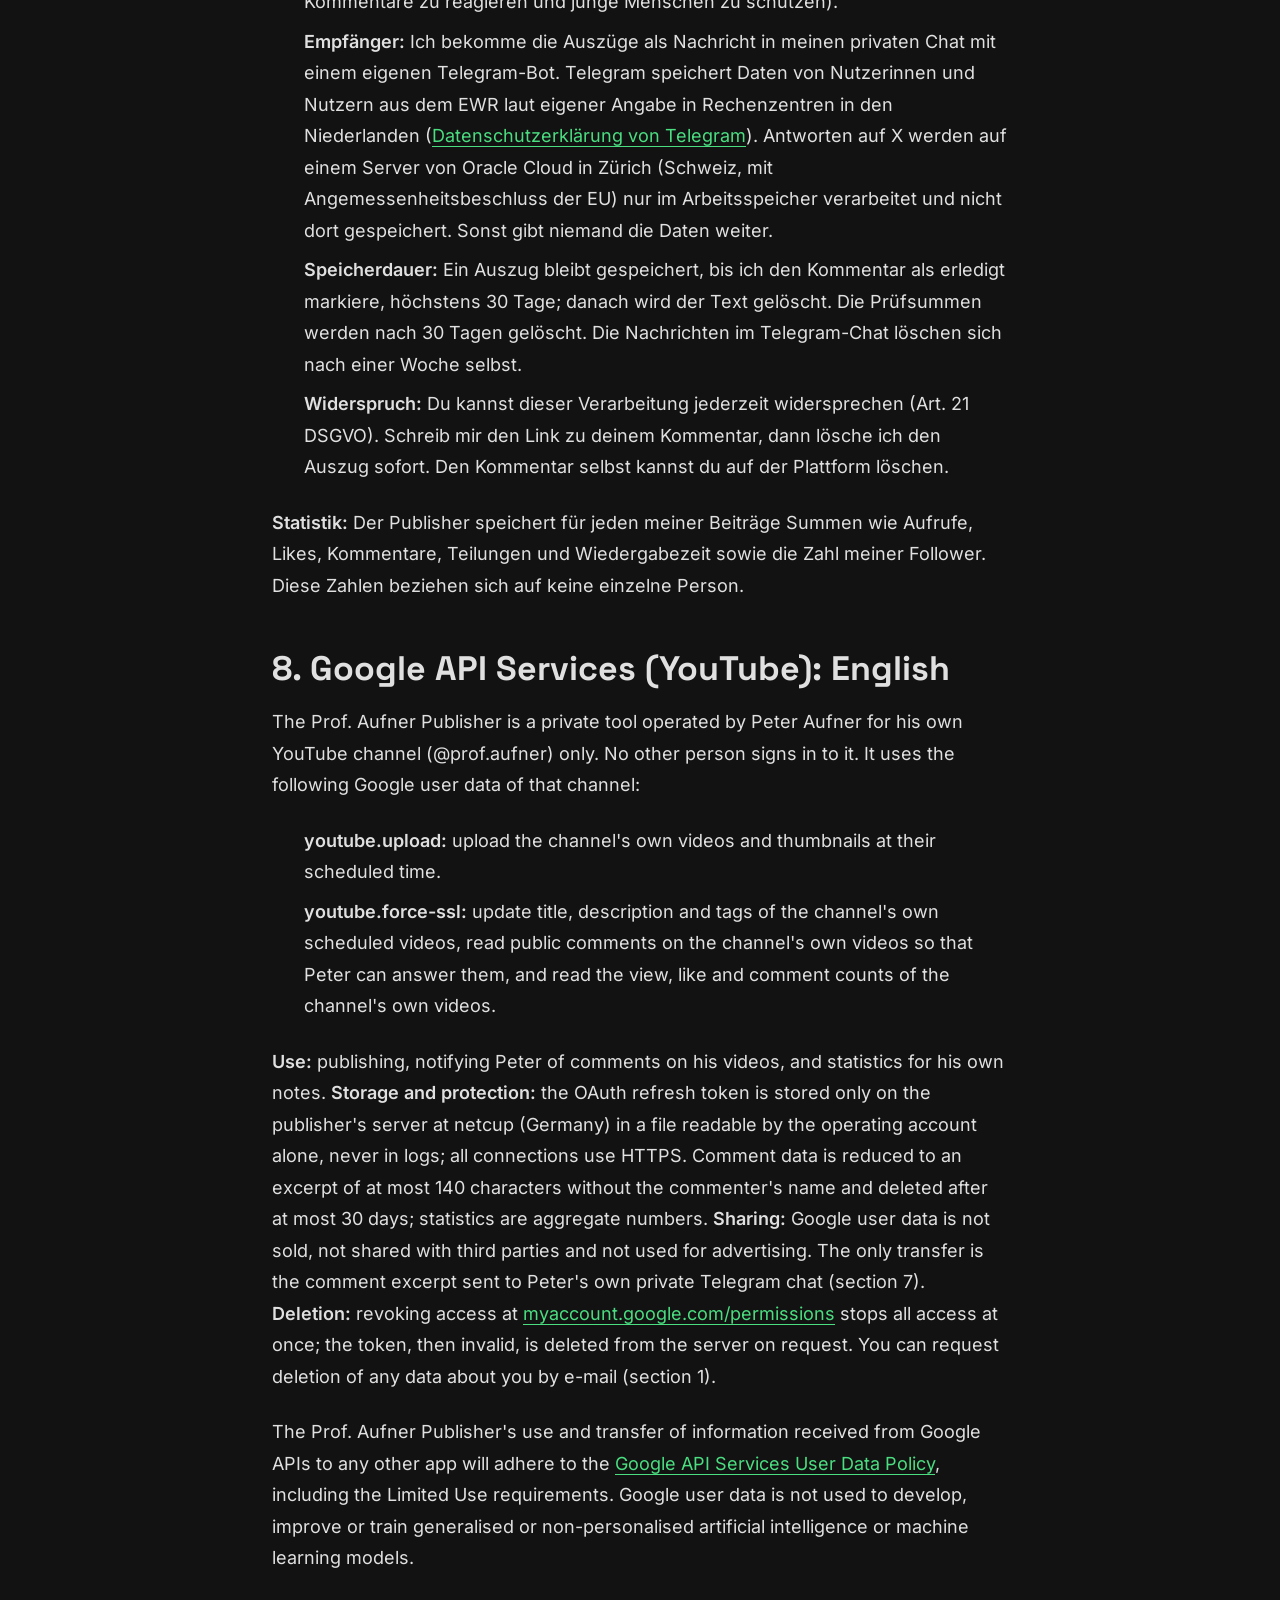
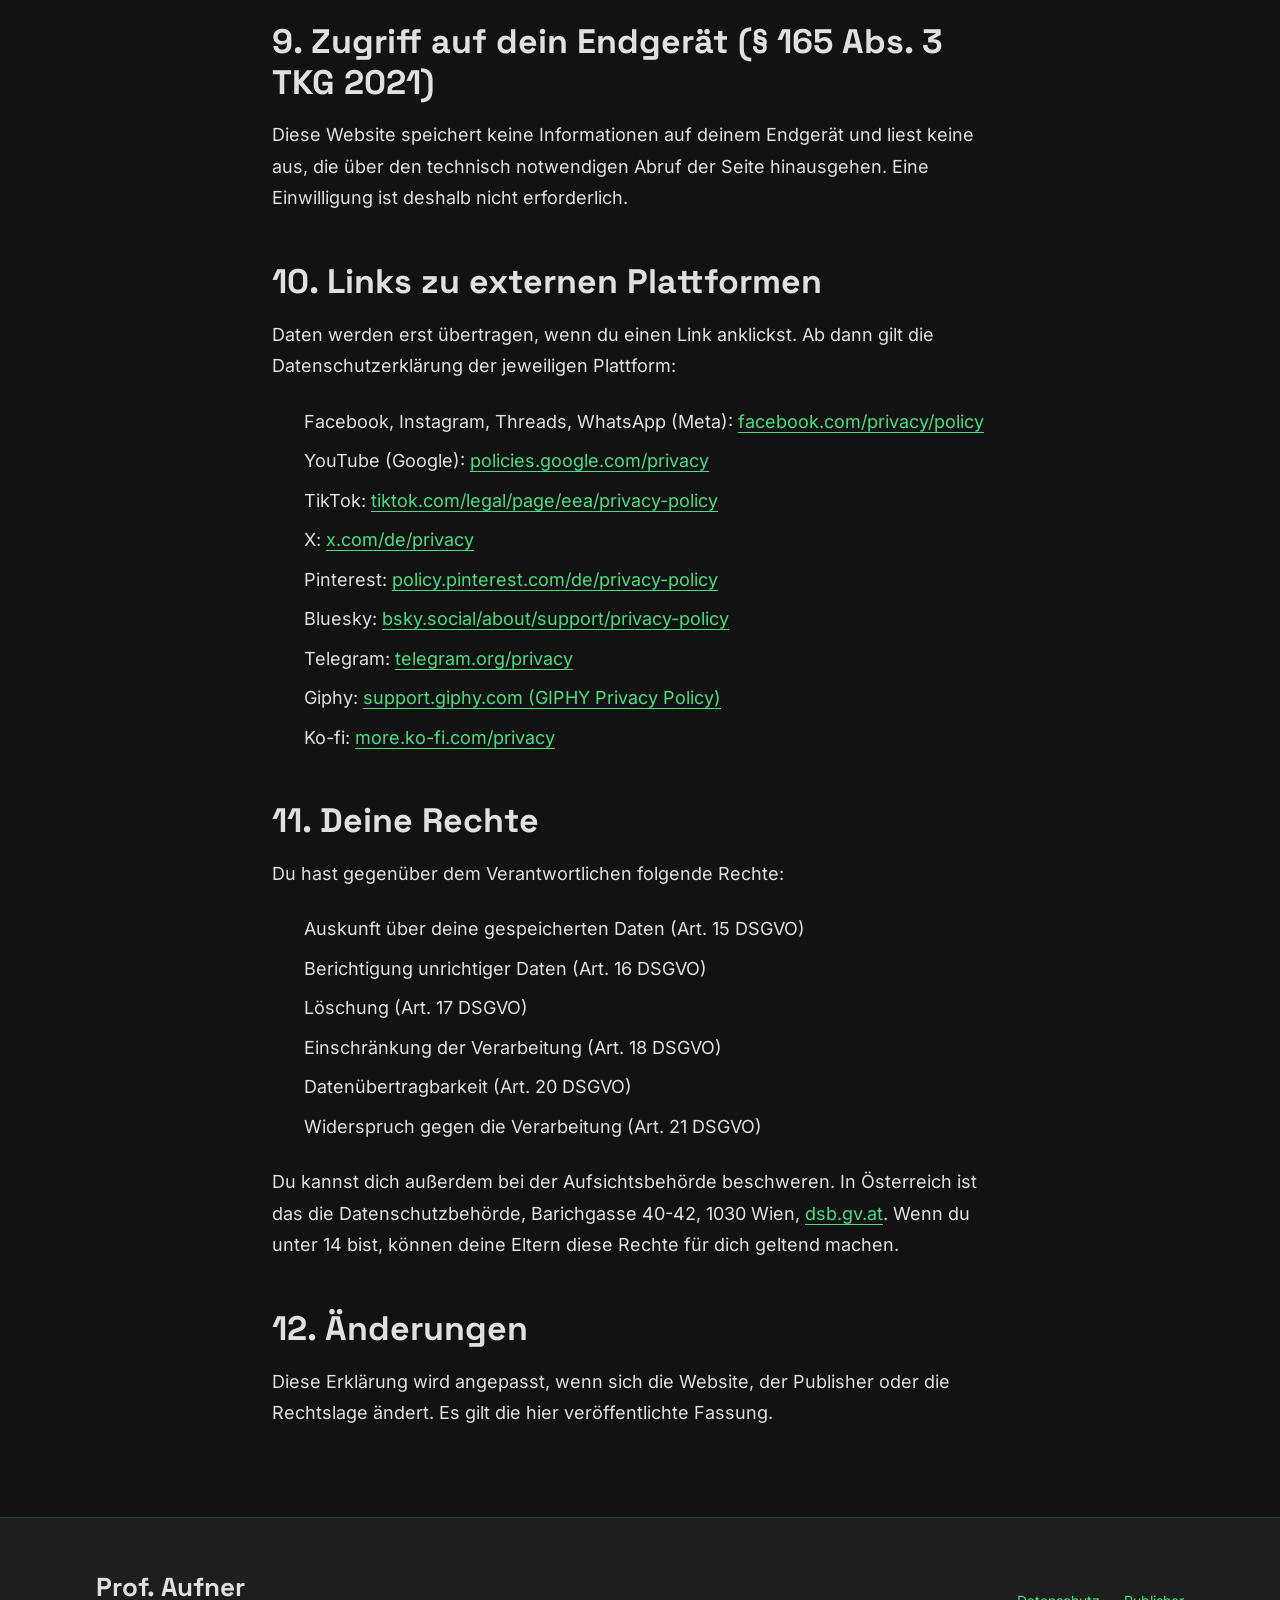
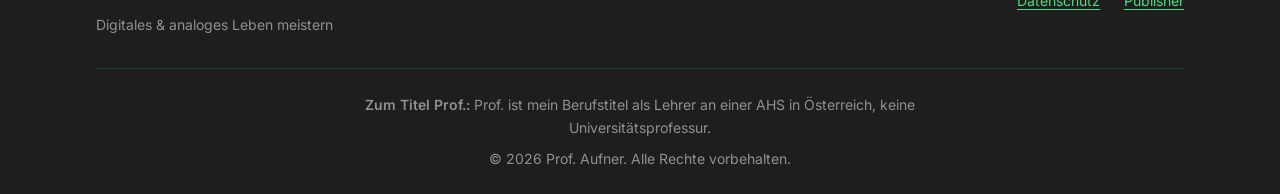
==== commit bbe1982e: "fix(legal): YouTube Analytics scope dropped from the privacy policy and publisher page Co-Authored-B" ====
--- a/datenschutz/index.html
+++ b/datenschutz/index.html
@@ -157,10 +157,8 @@
                     <li><strong>youtube.upload:</strong> upload the channel's own videos and thumbnails at their scheduled
                         time.</li>
                     <li><strong>youtube.force-ssl:</strong> update title, description and tags of the channel's own
-                        scheduled videos, and read public comments on the channel's own videos so that Peter can answer
-                        them.</li>
-                    <li><strong>yt-analytics.readonly:</strong> read aggregate statistics of the channel's own videos
-                        (watch time, average view duration, shares, subscribers gained).</li>
+                        scheduled videos, read public comments on the channel's own videos so that Peter can answer
+                        them, and read the view, like and comment counts of the channel's own videos.</li>
                 </ul>
                 <p lang="en">
                     <strong>Use:</strong> publishing, notifying Peter of comments on his videos, and statistics for his own
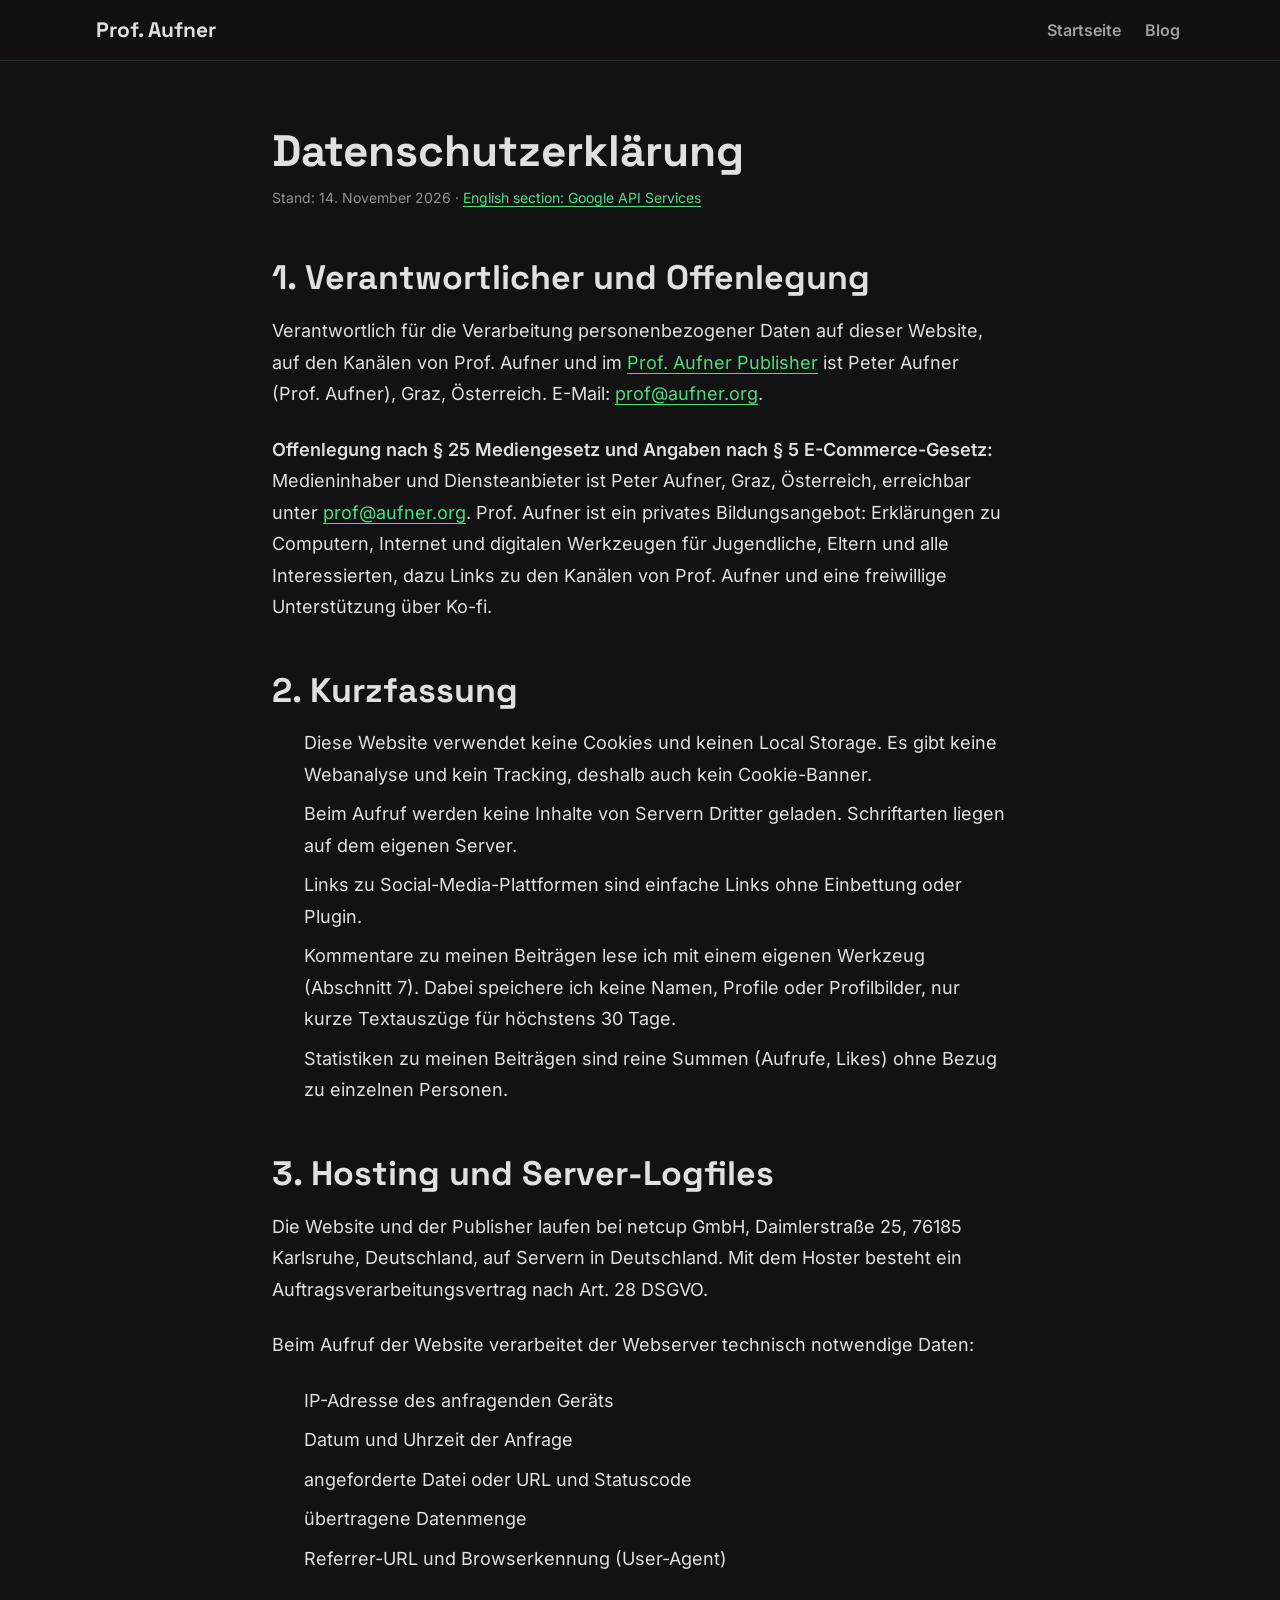
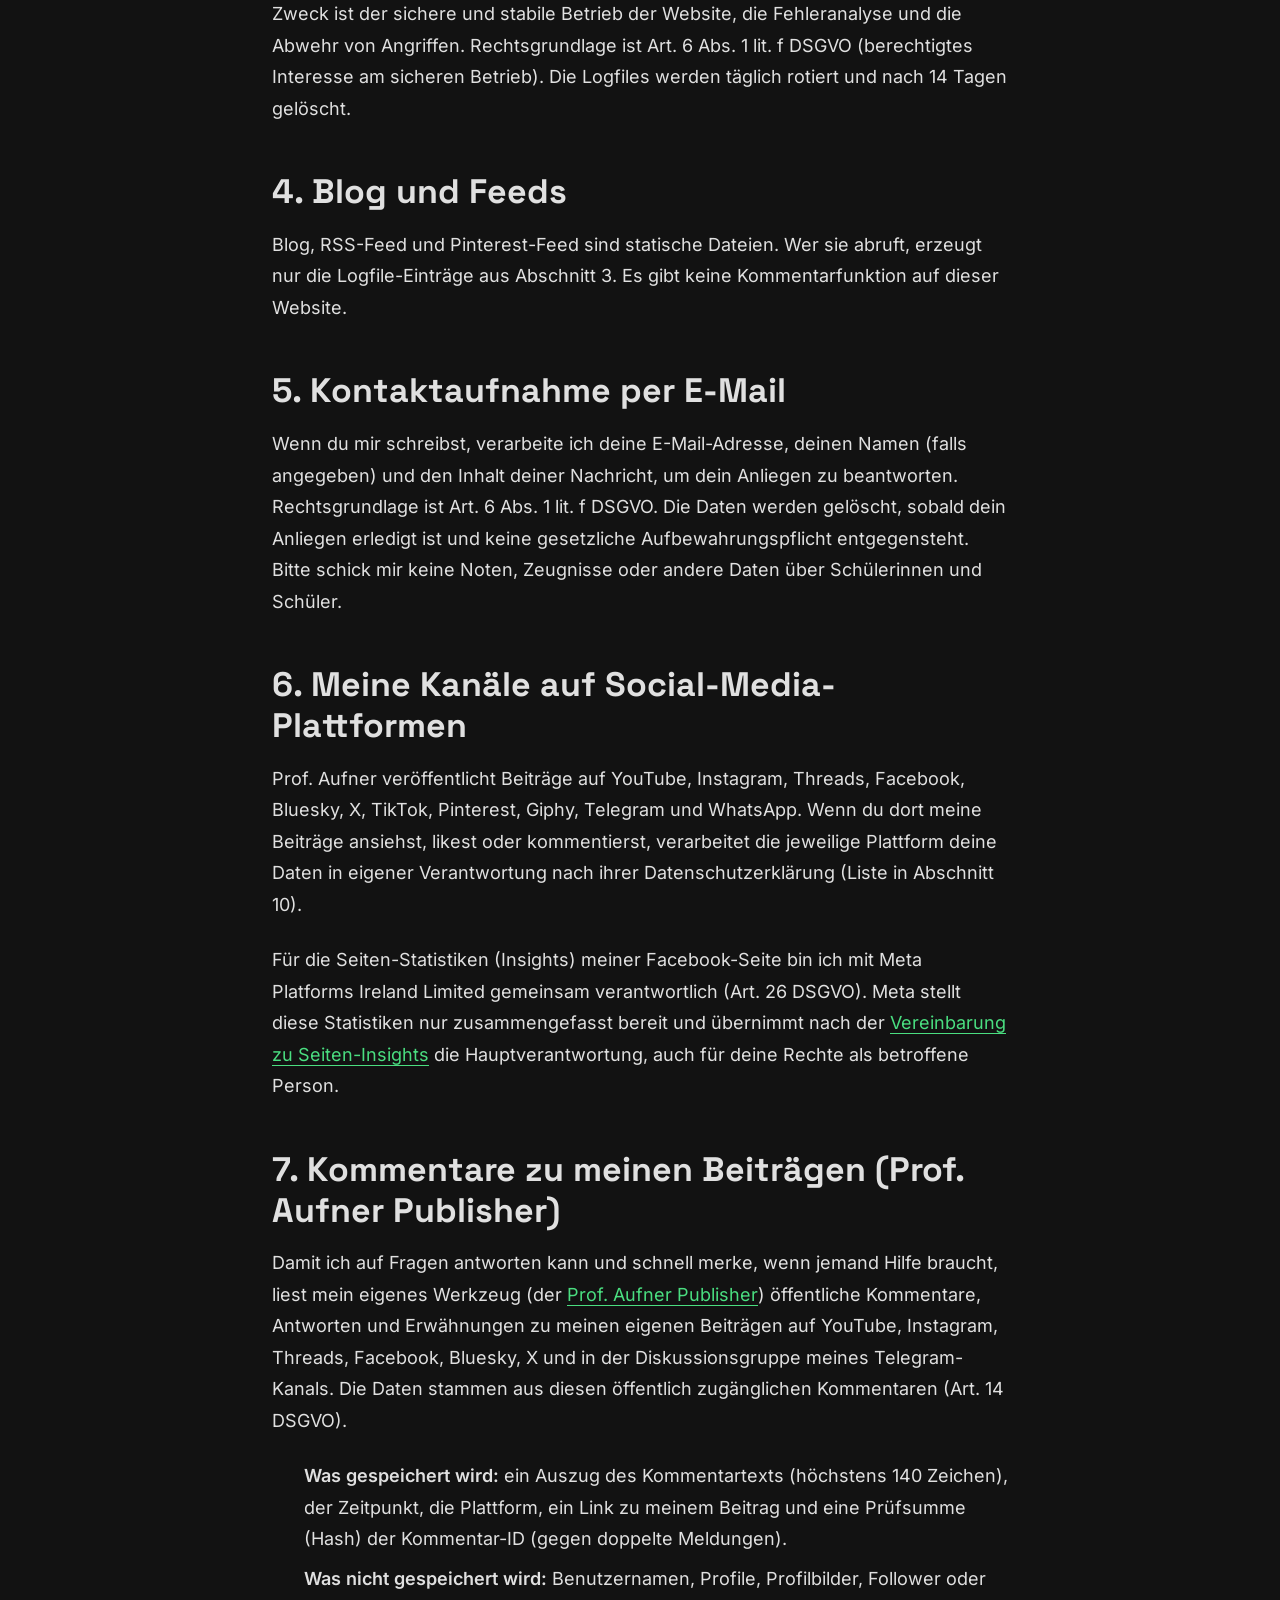
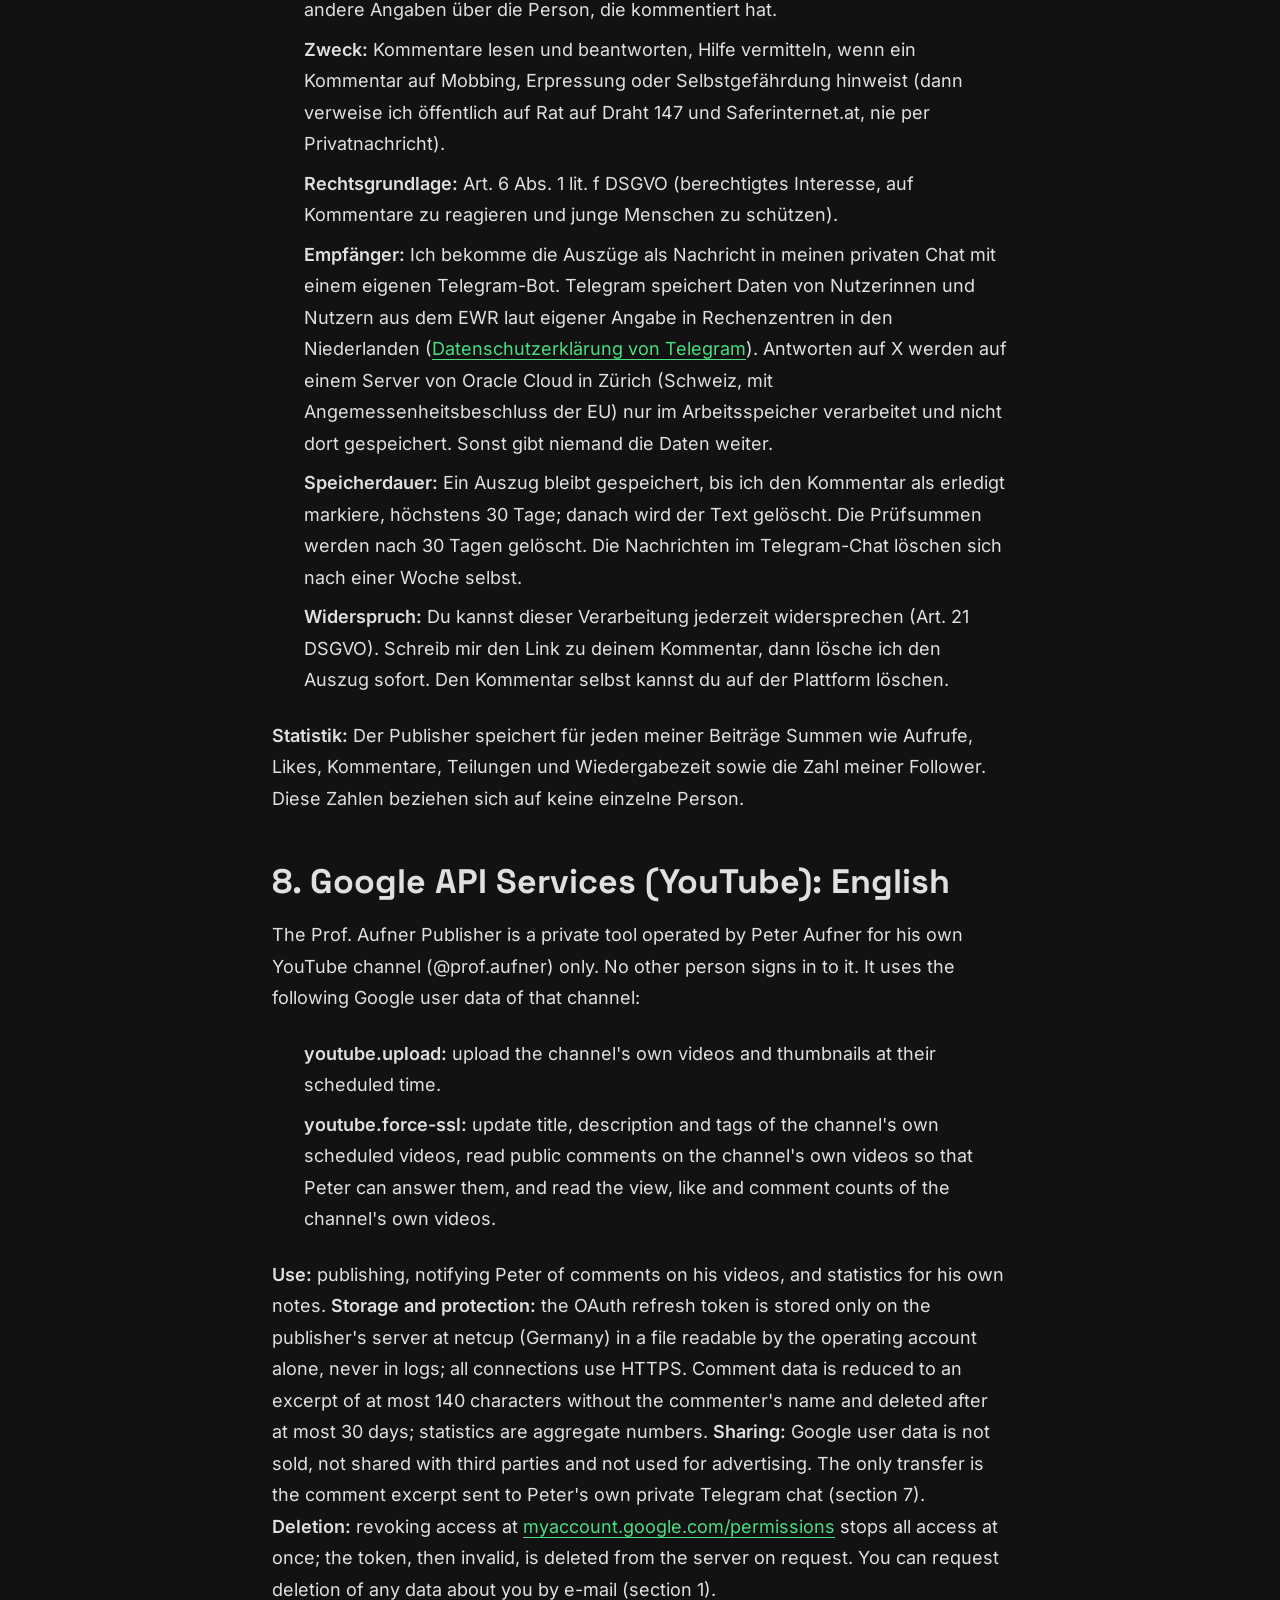
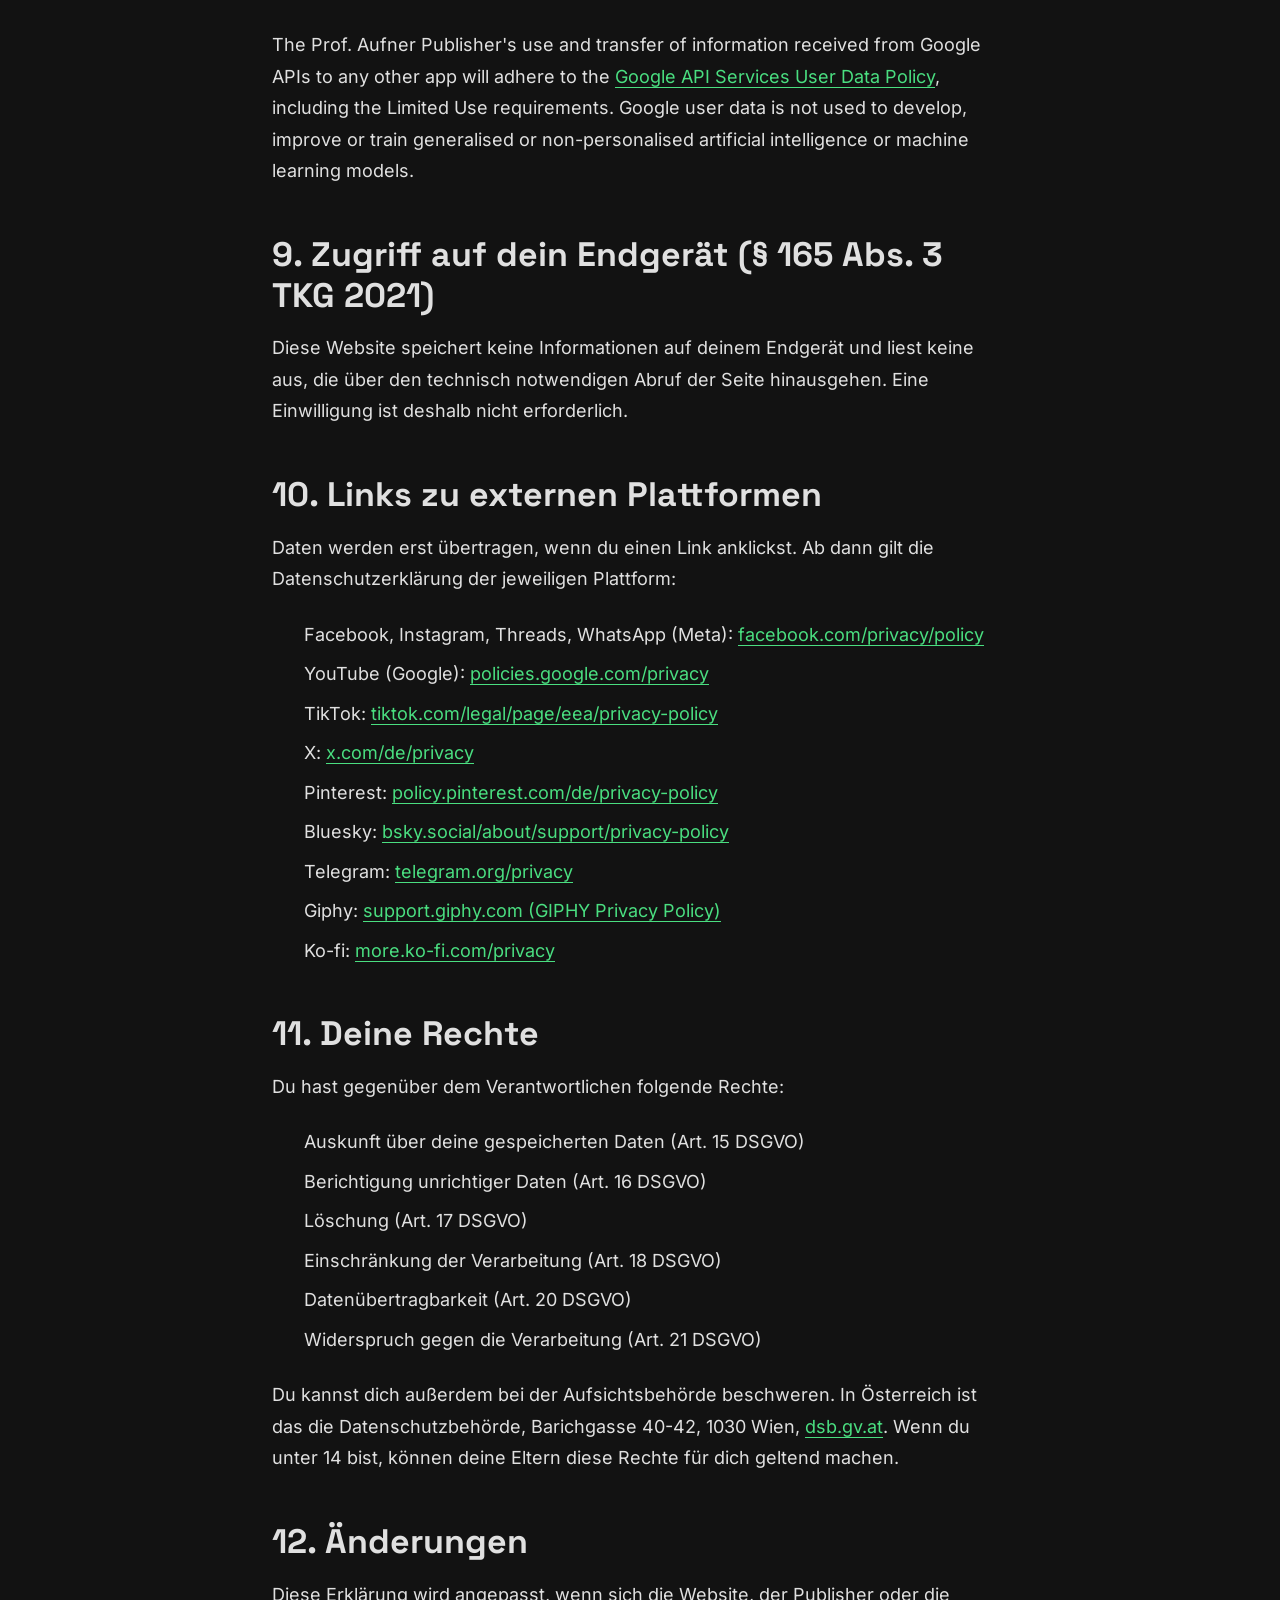
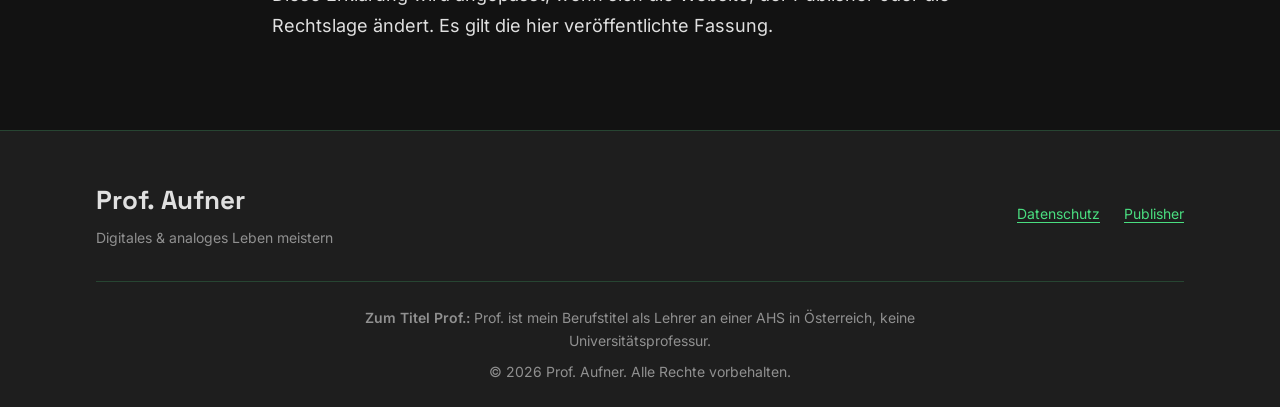
==== commit 2a4c2192: "feat(legal): minimal provider disclosure on the privacy page (D14 A) Media owner and service provide" ====
--- a/datenschutz/index.html
+++ b/datenschutz/index.html
@@ -38,13 +38,20 @@
         <div class="container">
             <article class="prose article-body">
                 <h1>Datenschutzerklärung</h1>
-                <p class="meta">Stand: 6. November 2026 · <a href="#google-api">English section: Google API Services</a></p>
-
-                <h2 id="verantwortlicher">1. Verantwortlicher</h2>
+                <p class="meta">Stand: 14. November 2026 · <a href="#google-api">English section: Google API Services</a></p>
+
+                <h2 id="verantwortlicher">1. Verantwortlicher und Offenlegung</h2>
                 <p>
                     Verantwortlich für die Verarbeitung personenbezogener Daten auf dieser Website, auf den Kanälen von
                     Prof. Aufner und im <a href="/publisher/">Prof. Aufner Publisher</a> ist Peter Aufner (Prof. Aufner),
-                    Österreich. E-Mail: <a href="mailto:prof@aufner.org">prof@aufner.org</a>.
+                    Graz, Österreich. E-Mail: <a href="mailto:prof@aufner.org">prof@aufner.org</a>.
+                </p>
+                <p id="offenlegung">
+                    <strong>Offenlegung nach § 25 Mediengesetz und Angaben nach § 5 E-Commerce-Gesetz:</strong>
+                    Medieninhaber und Diensteanbieter ist Peter Aufner, Graz, Österreich, erreichbar unter
+                    <a href="mailto:prof@aufner.org">prof@aufner.org</a>. Prof. Aufner ist ein privates Bildungsangebot:
+                    Erklärungen zu Computern, Internet und digitalen Werkzeugen für Jugendliche, Eltern und alle
+                    Interessierten, dazu Links zu den Kanälen von Prof. Aufner und eine freiwillige Unterstützung über Ko-fi.
                 </p>
 
                 <h2 id="kurzfassung">2. Kurzfassung</h2>
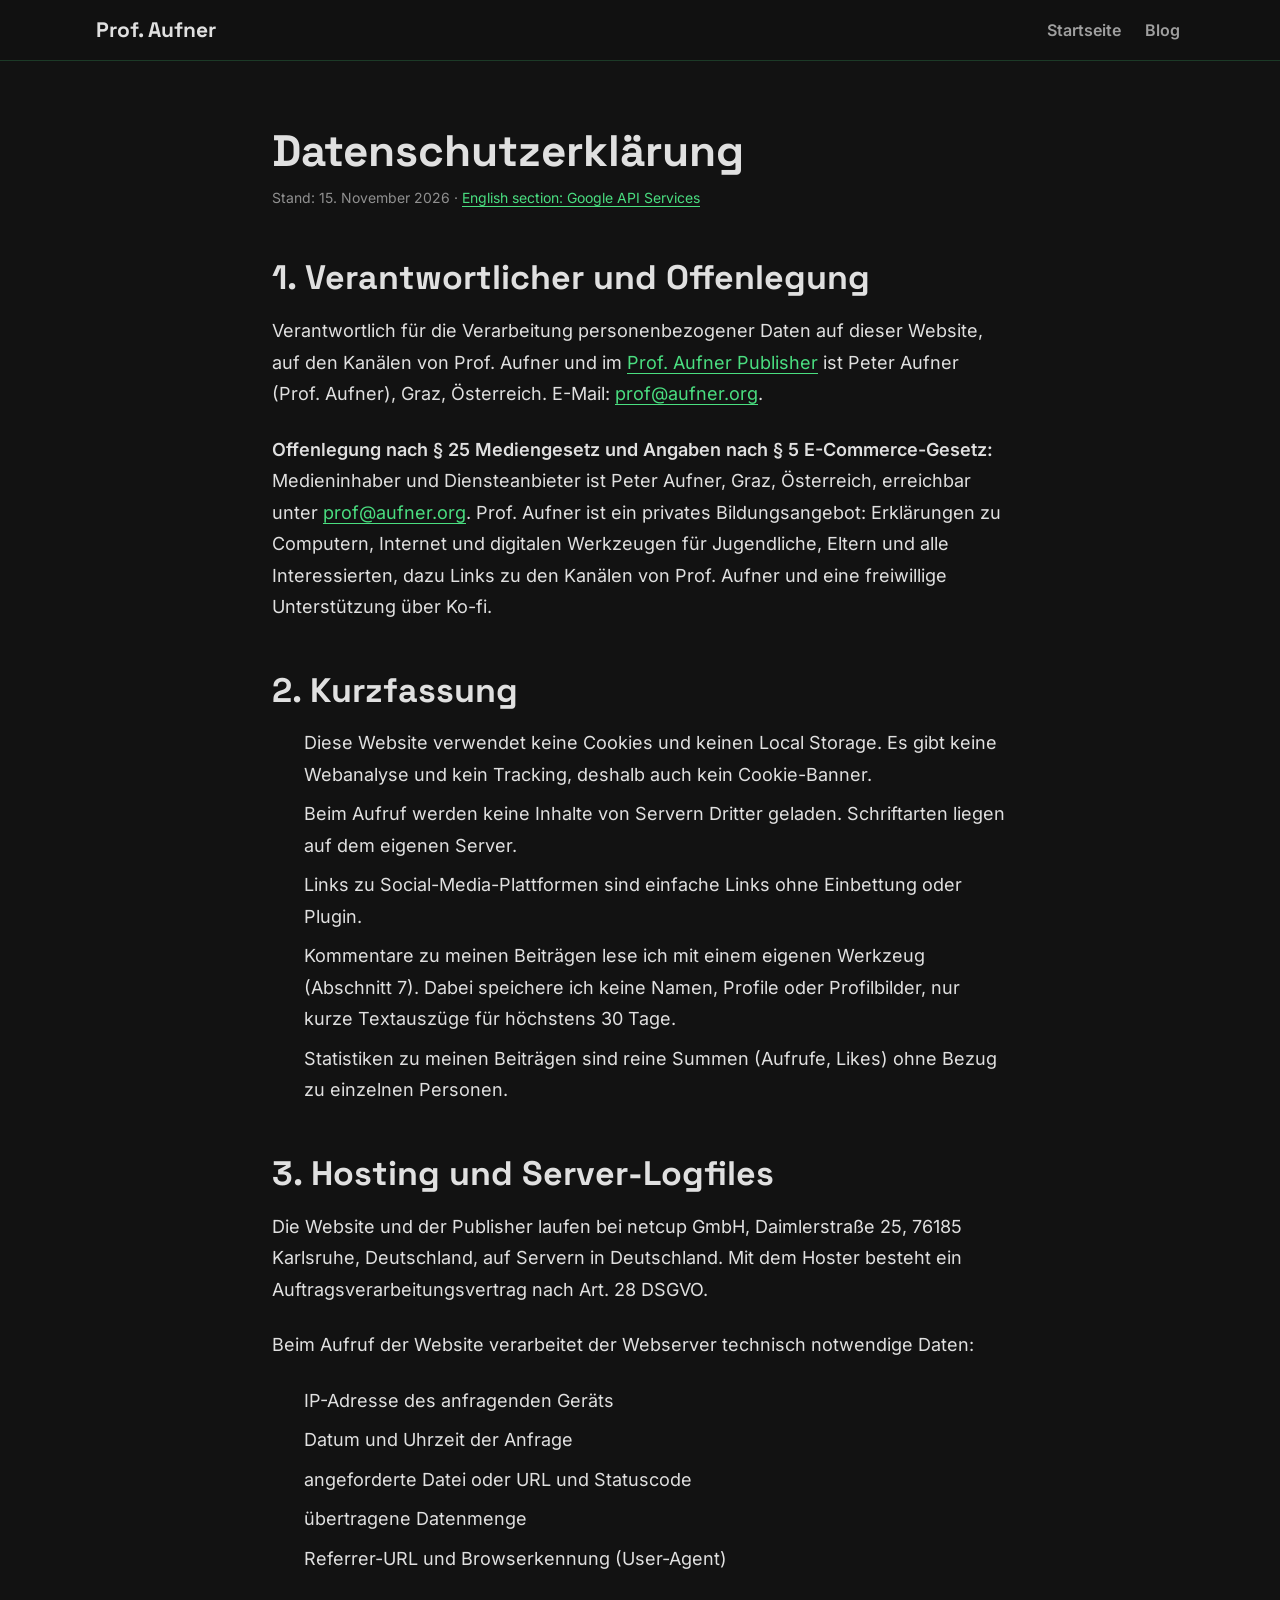
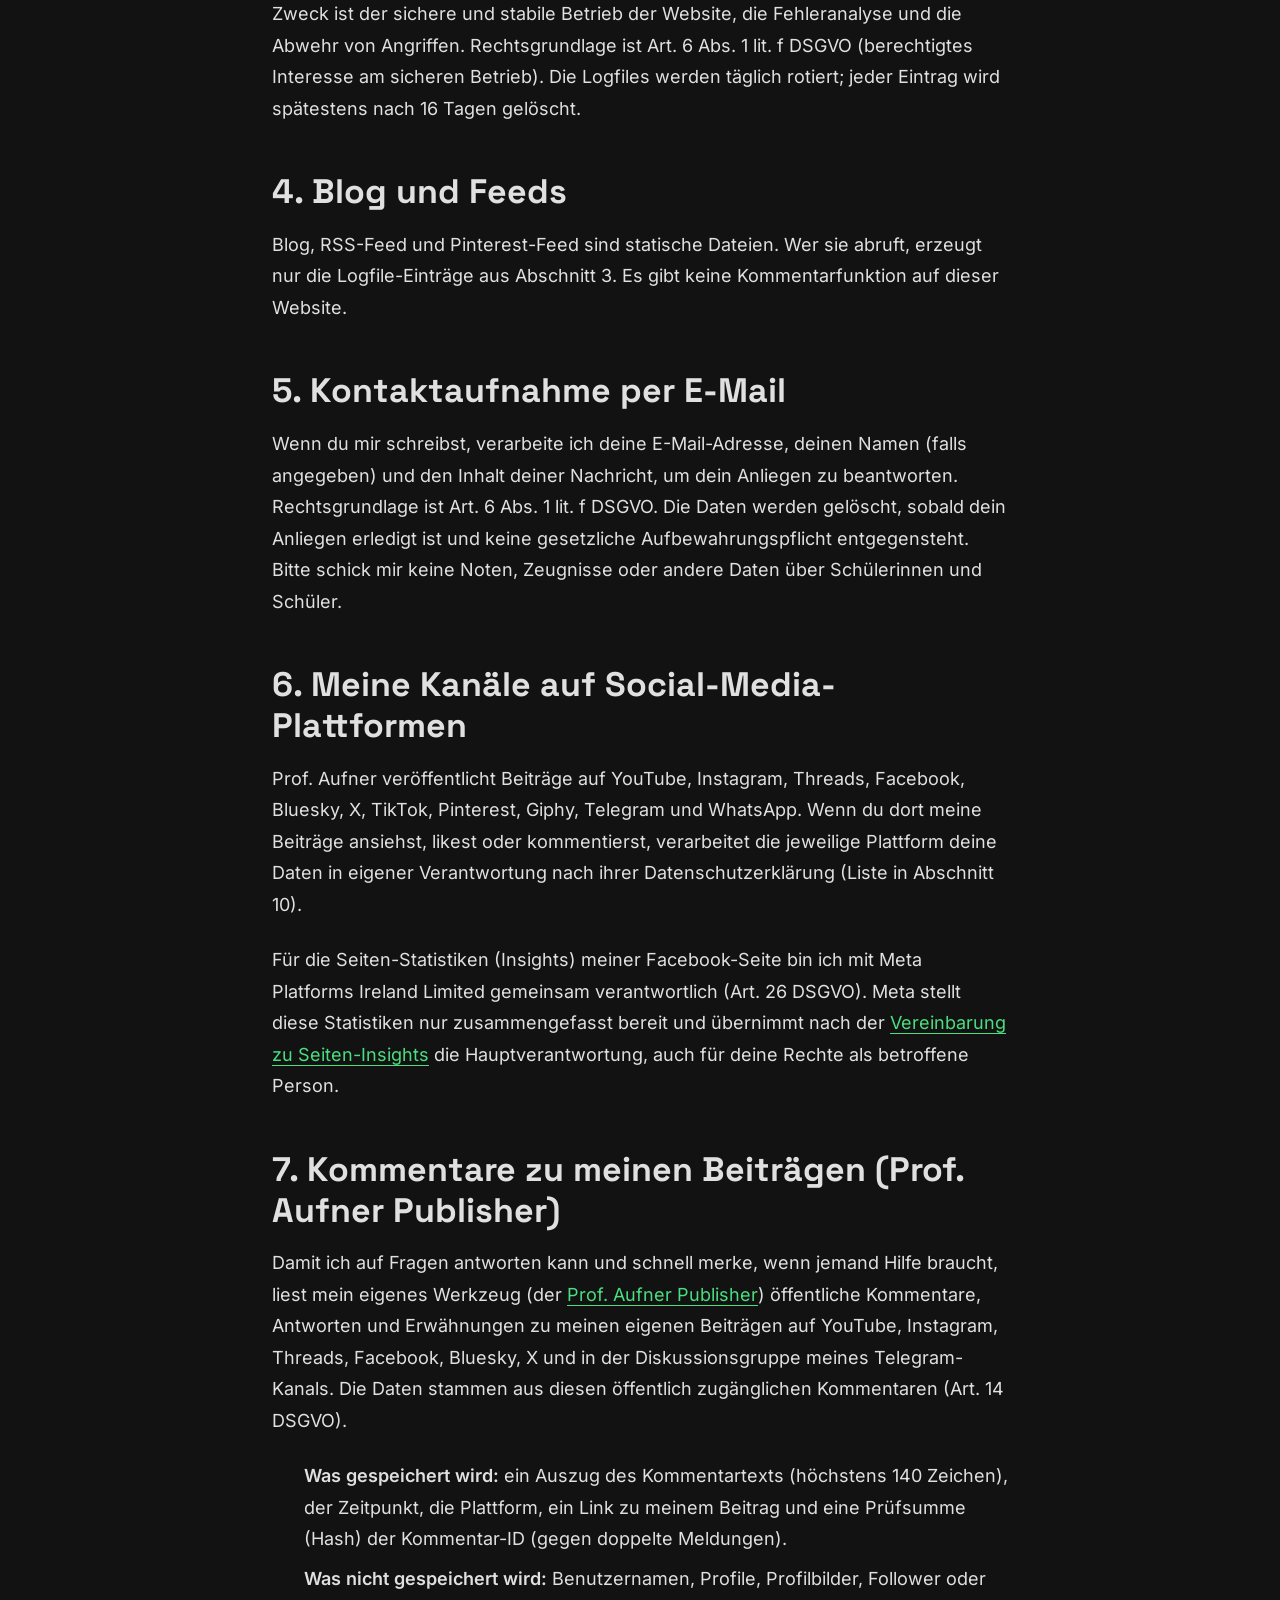
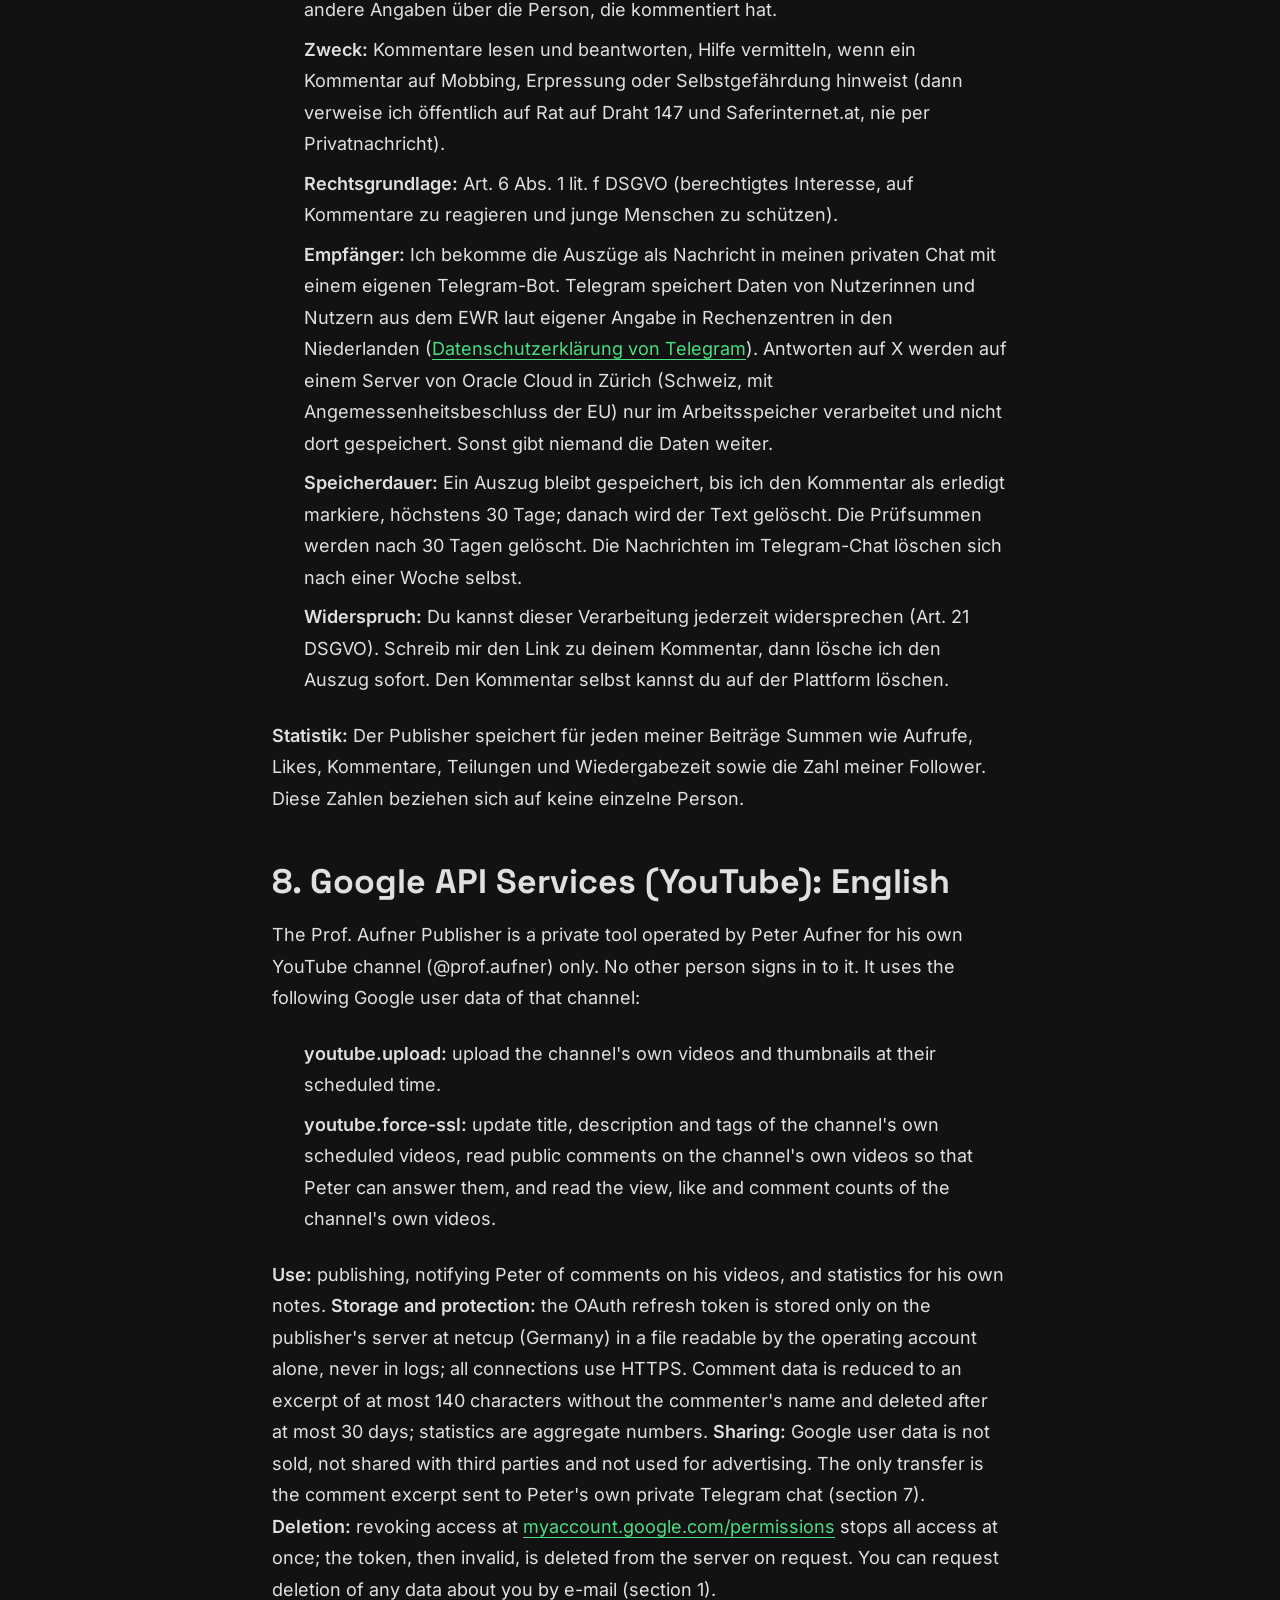
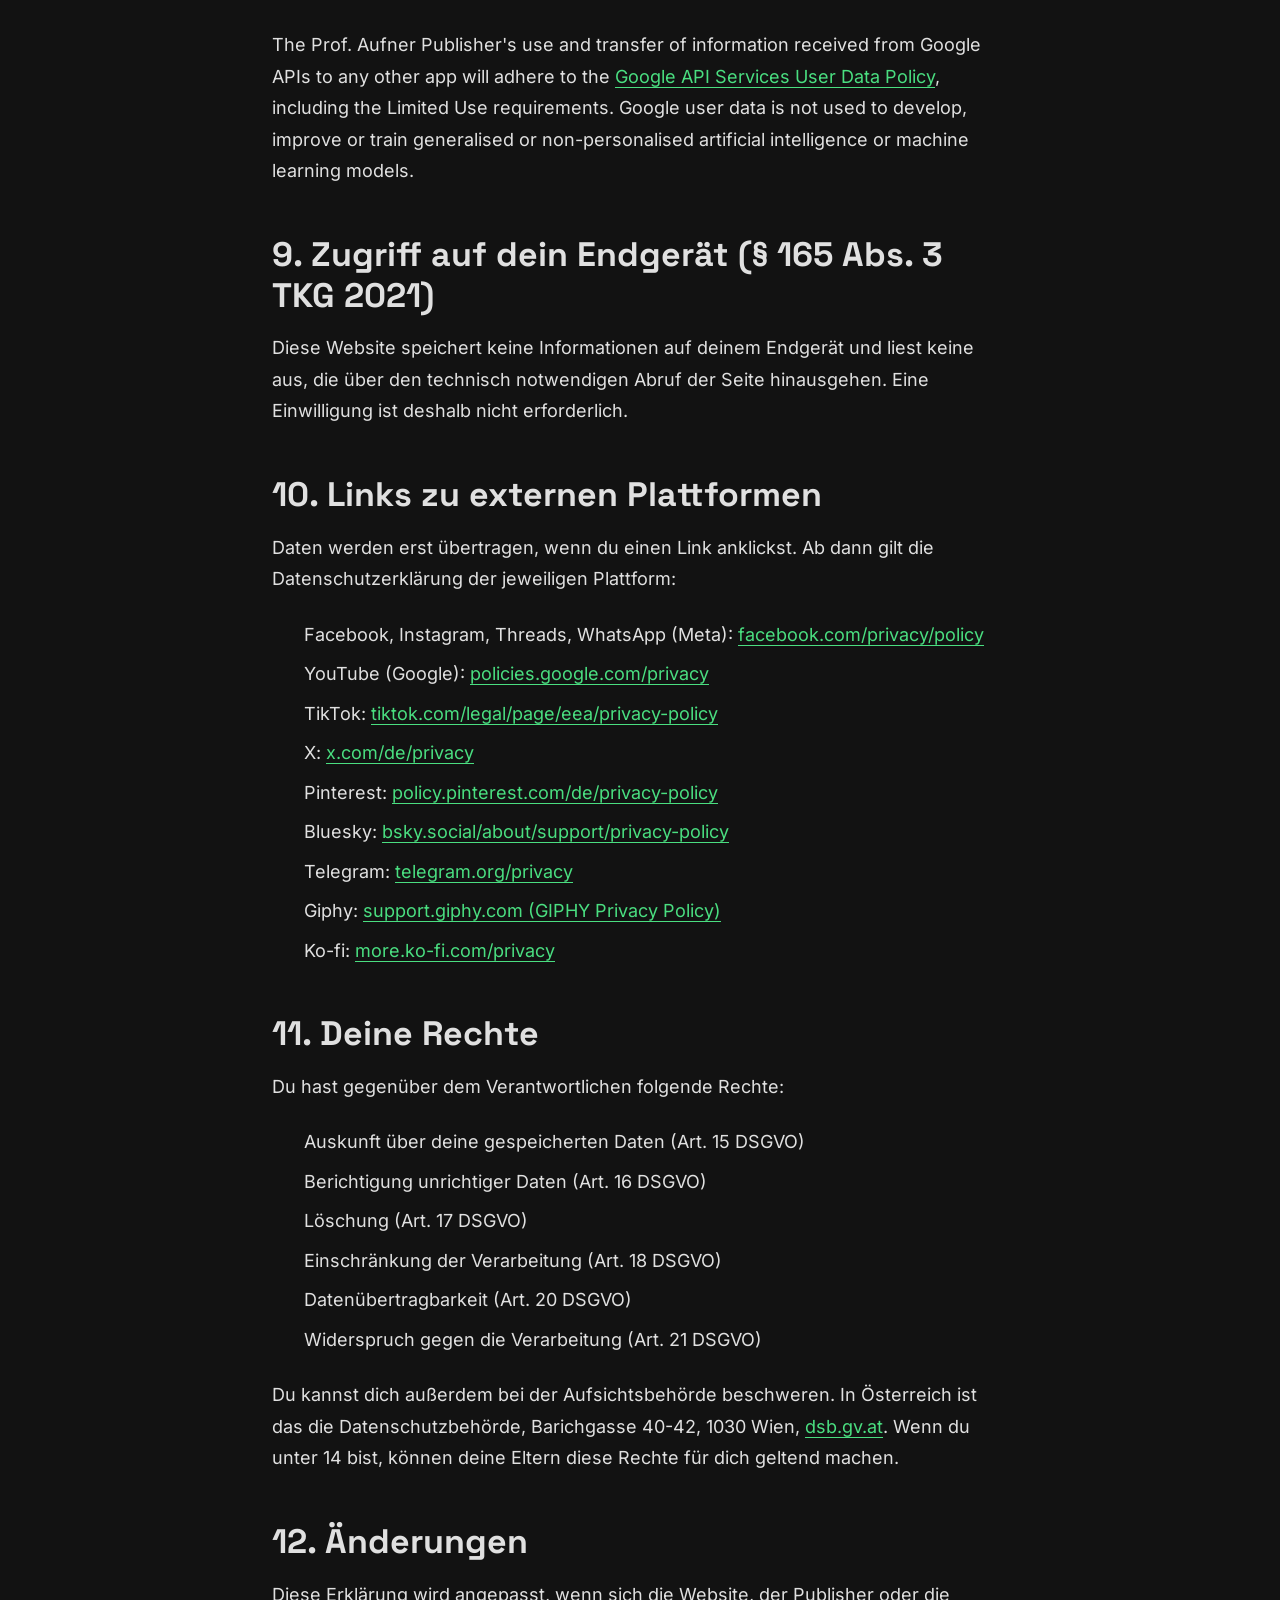
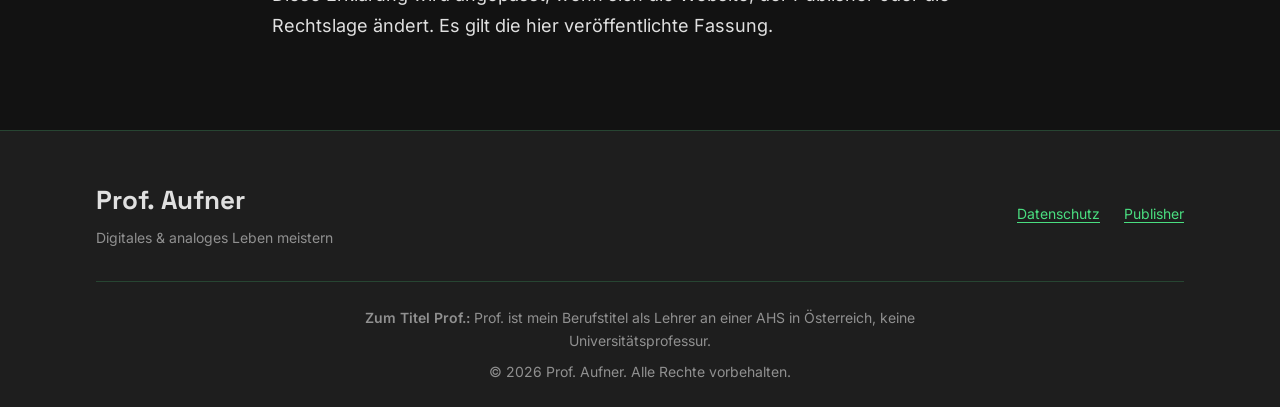
==== commit 13104289: "fix(legal): state the real server log retention (up to 16 days) Plesk rotates daily and keeps 14 rot" ====
--- a/datenschutz/index.html
+++ b/datenschutz/index.html
@@ -38,7 +38,7 @@
         <div class="container">
             <article class="prose article-body">
                 <h1>Datenschutzerklärung</h1>
-                <p class="meta">Stand: 14. November 2026 · <a href="#google-api">English section: Google API Services</a></p>
+                <p class="meta">Stand: 15. November 2026 · <a href="#google-api">English section: Google API Services</a></p>
 
                 <h2 id="verantwortlicher">1. Verantwortlicher und Offenlegung</h2>
                 <p>
@@ -83,7 +83,7 @@
                 <p>
                     Zweck ist der sichere und stabile Betrieb der Website, die Fehleranalyse und die Abwehr von Angriffen.
                     Rechtsgrundlage ist Art. 6 Abs. 1 lit. f DSGVO (berechtigtes Interesse am sicheren Betrieb). Die
-                    Logfiles werden täglich rotiert und nach 14 Tagen gelöscht.
+                    Logfiles werden täglich rotiert; jeder Eintrag wird spätestens nach 16 Tagen gelöscht.
                 </p>
 
                 <h2 id="blog">4. Blog und Feeds</h2>
